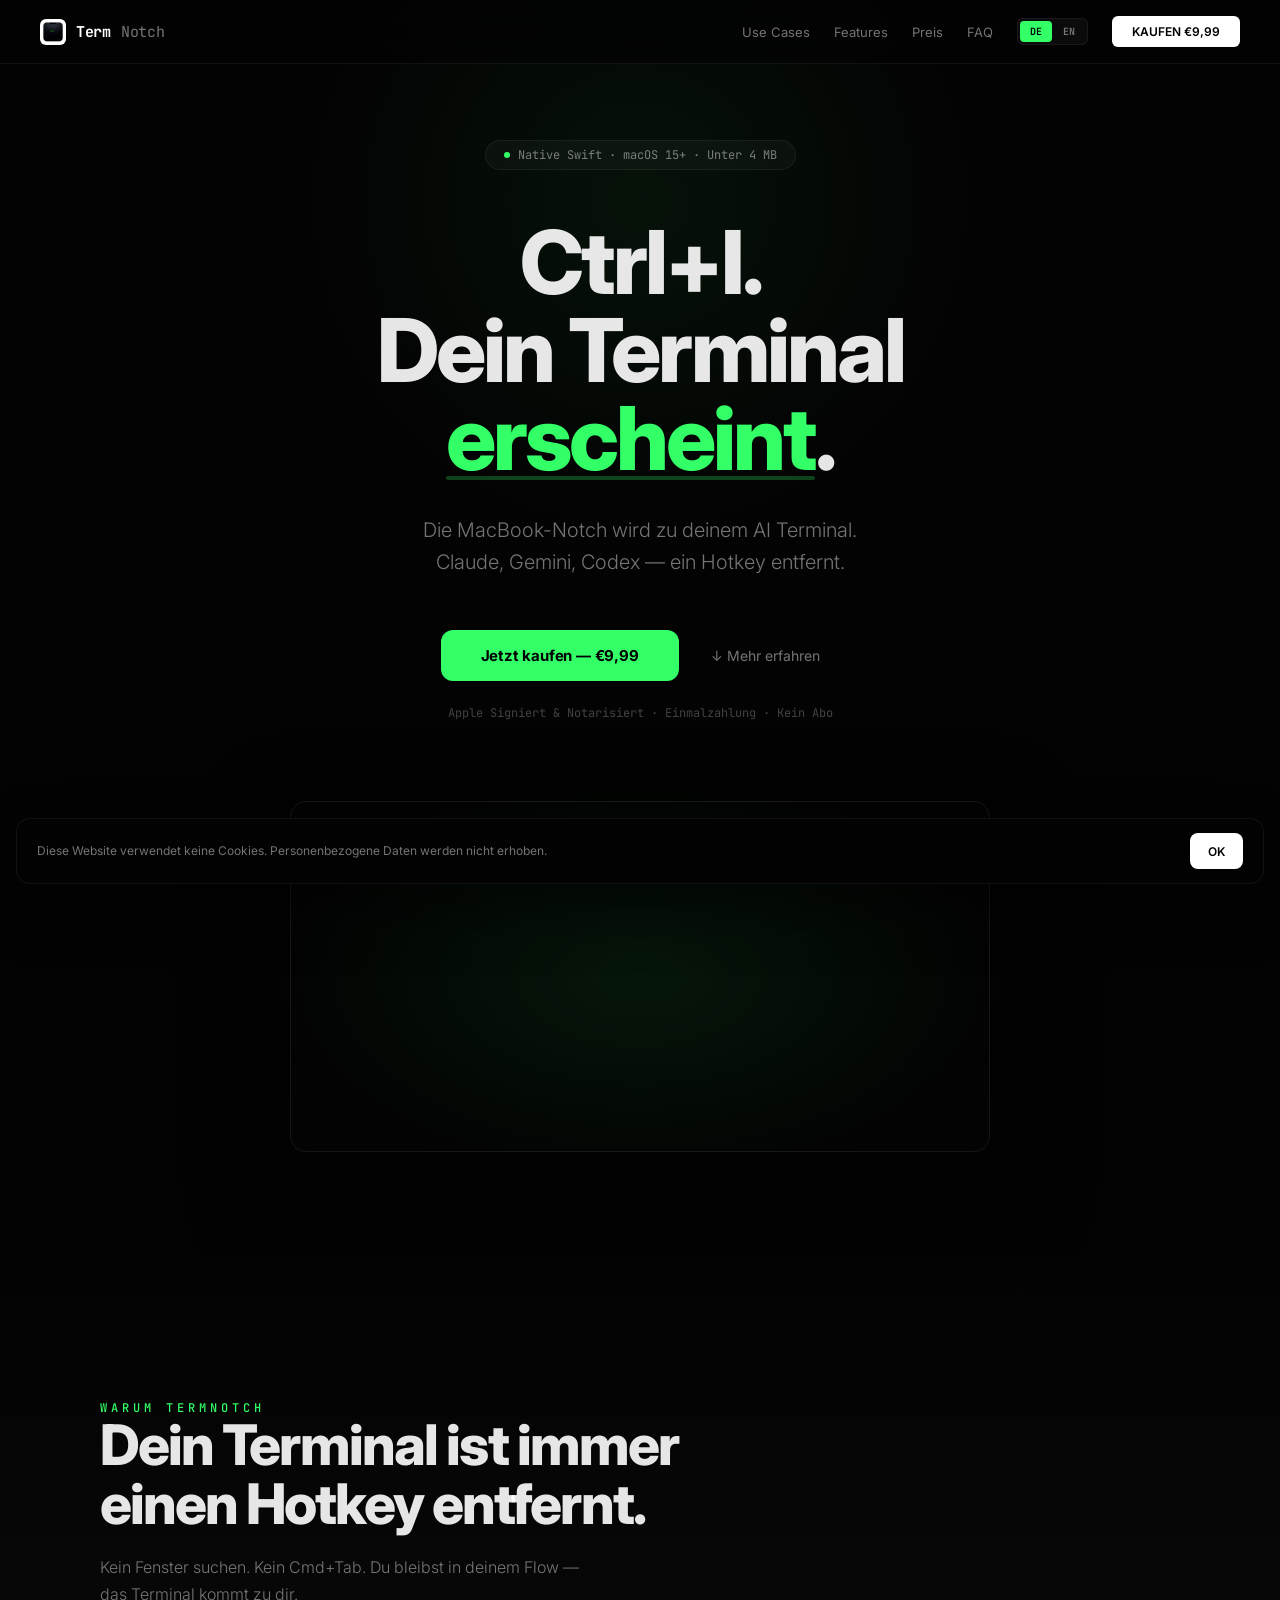
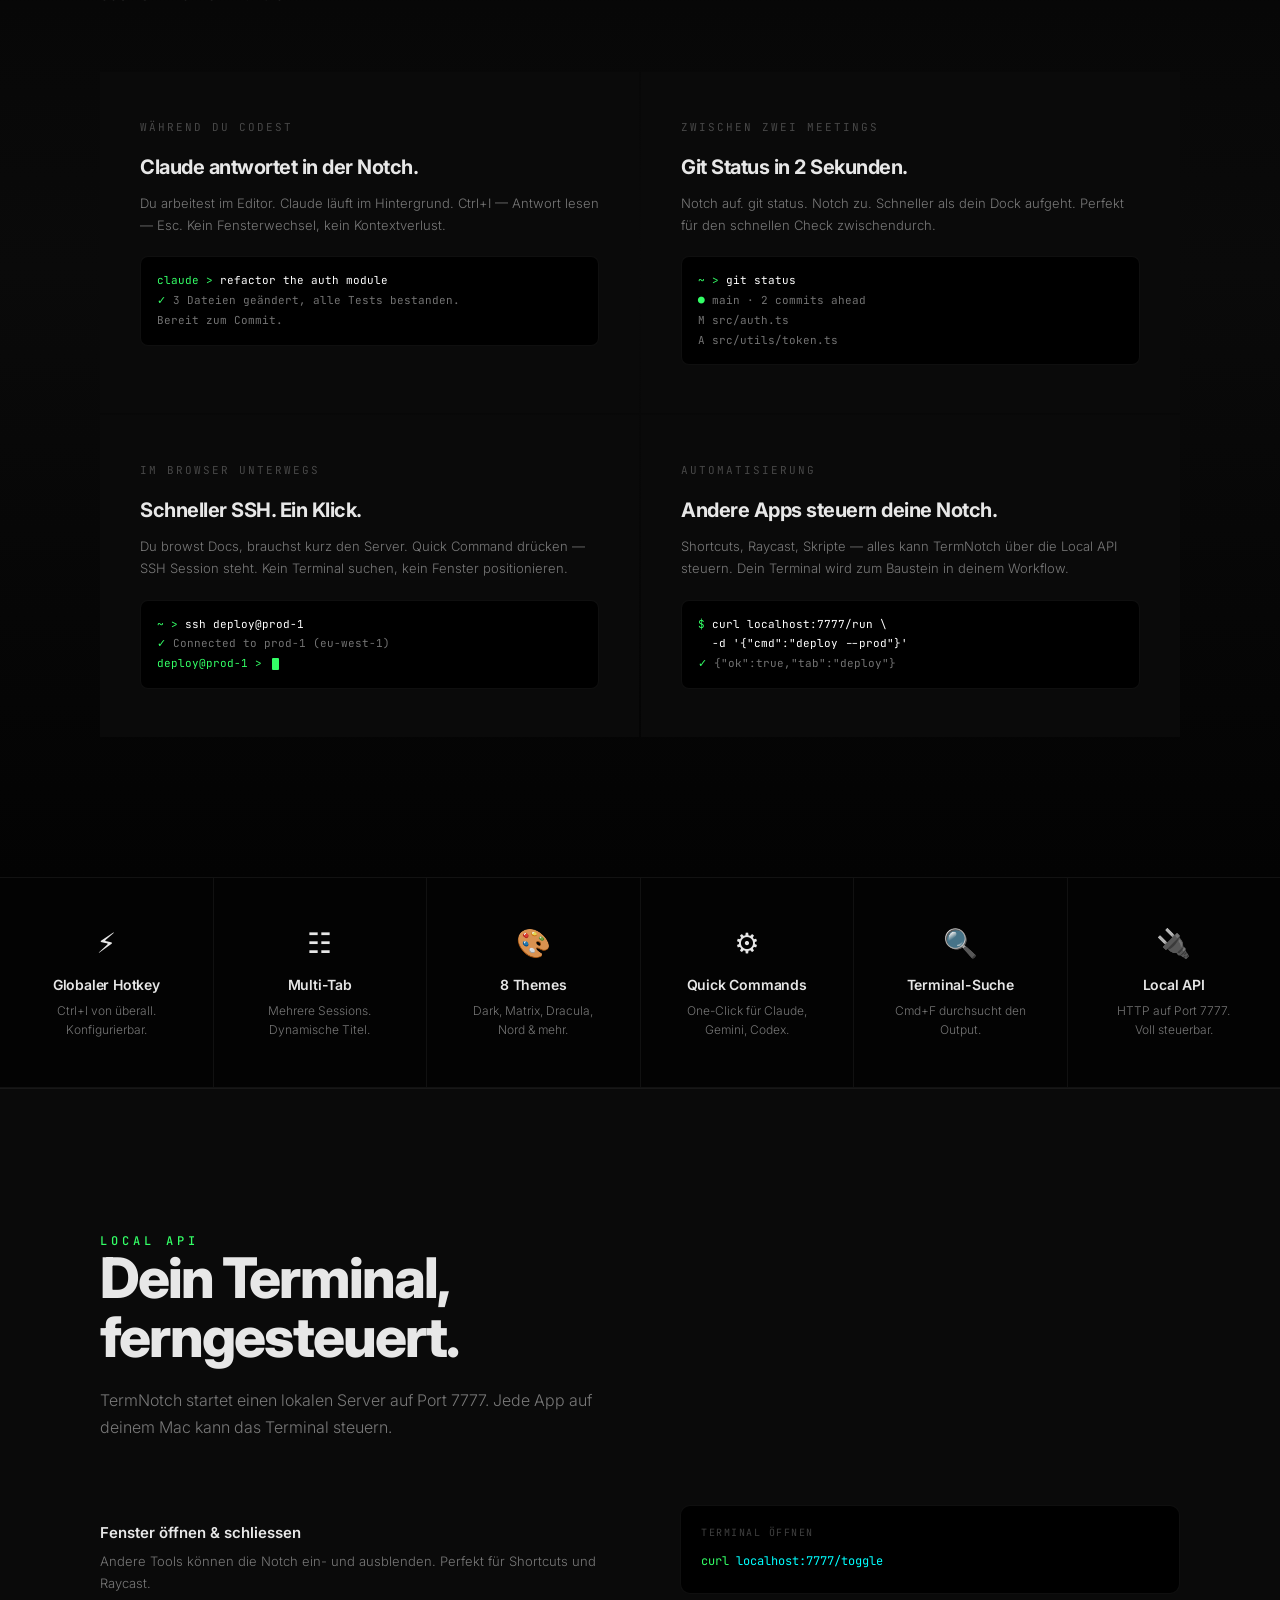
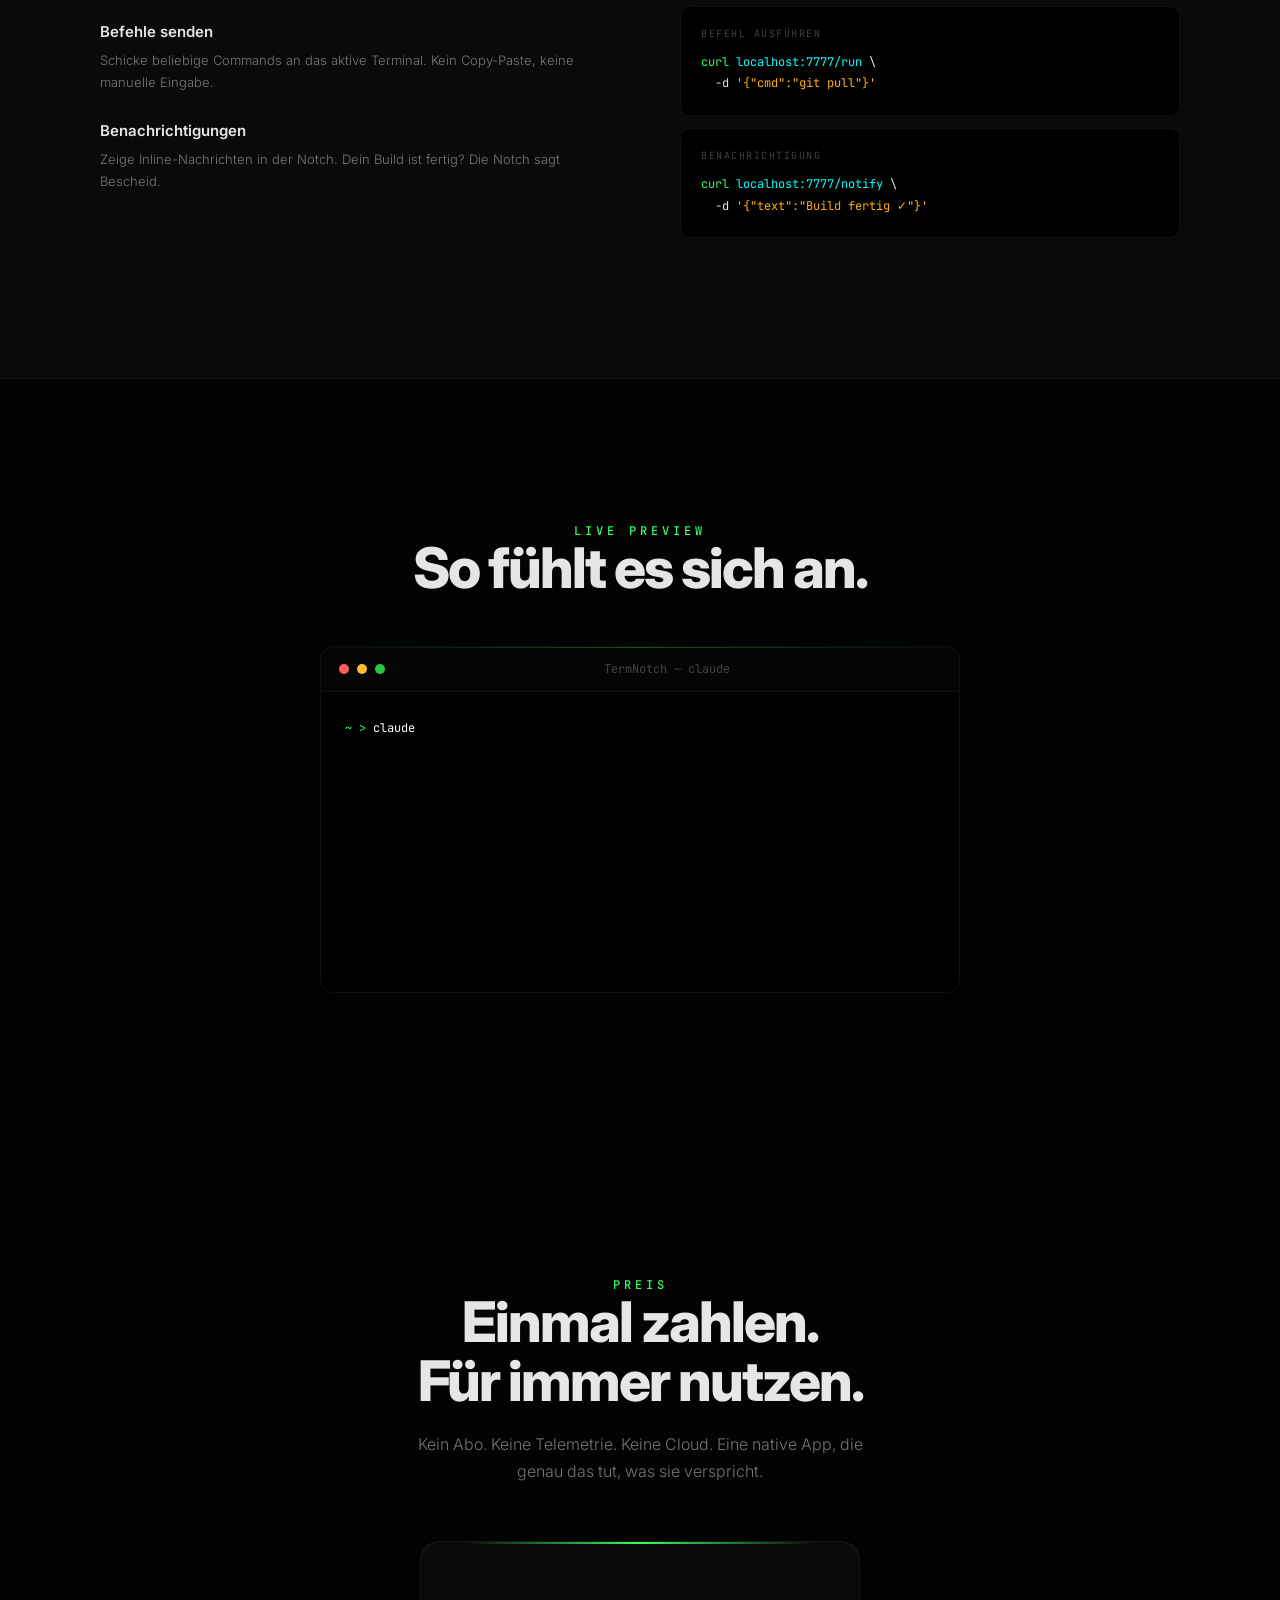
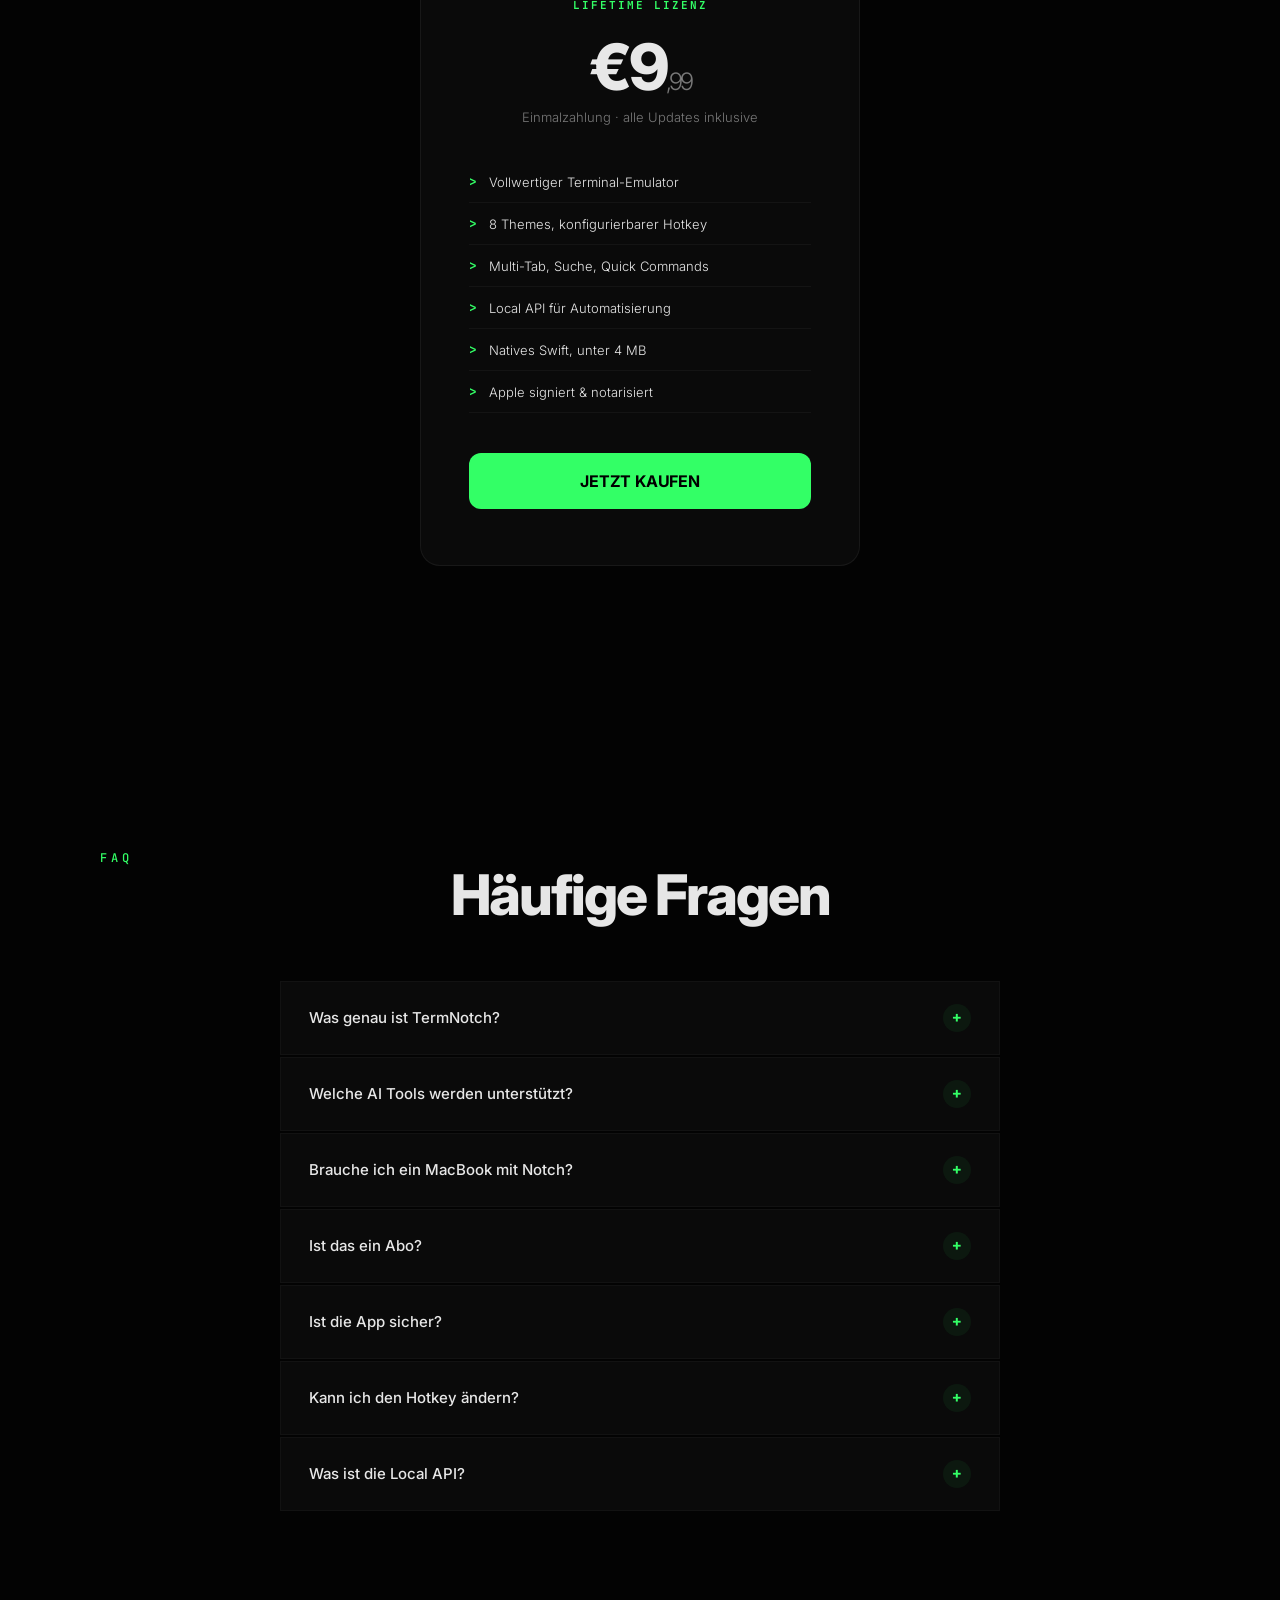
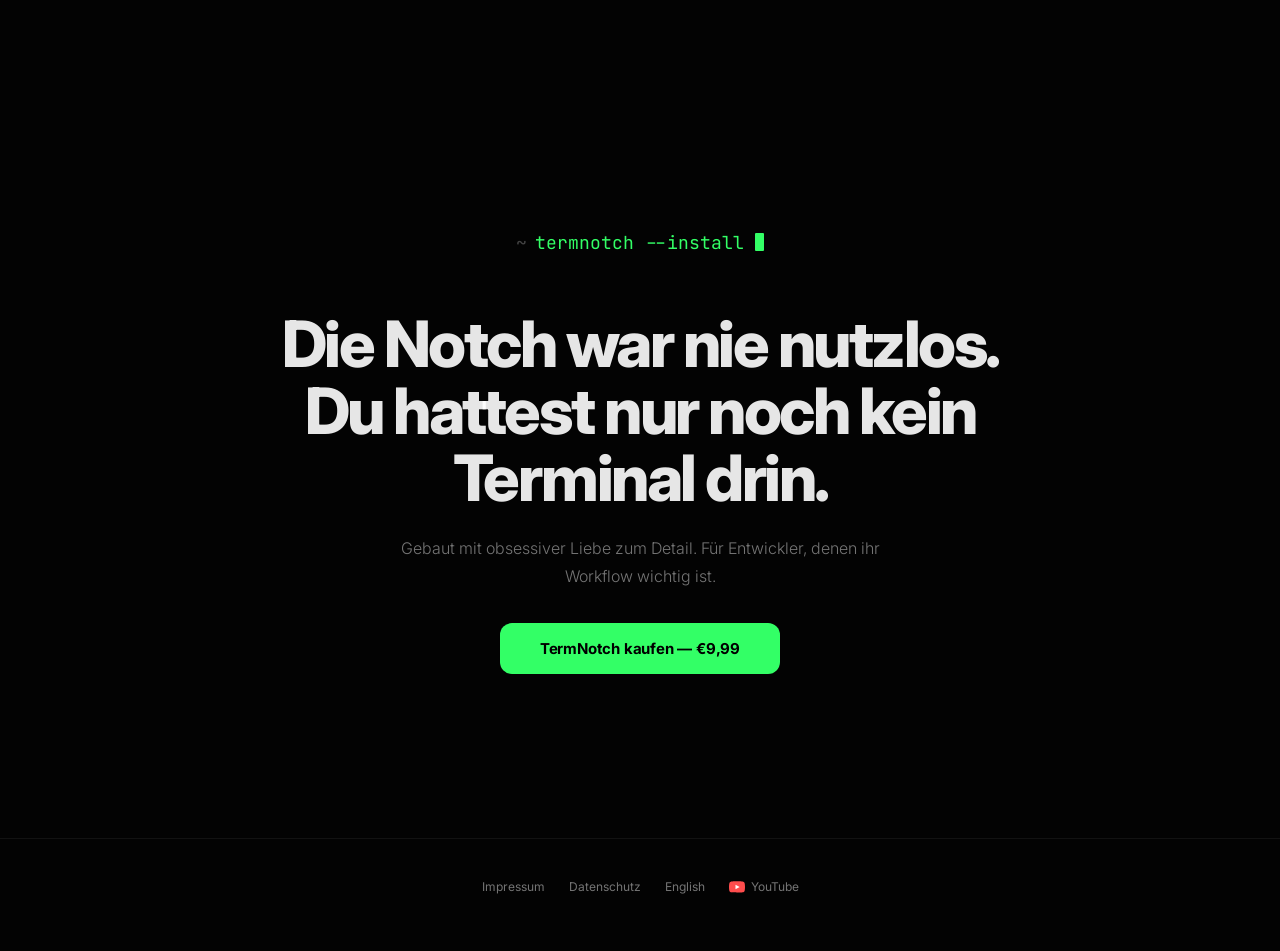
==== index.html @ 4c2de140 "Add files via upload" ====
<!DOCTYPE html>
<html lang="de">
<head>
<meta charset="UTF-8">
<meta name="viewport" content="width=device-width, initial-scale=1.0">
<title>TermNotch &mdash; Dein AI Terminal. Versteckt in der Notch.</title>
<meta name="description" content="TermNotch verwandelt die MacBook-Notch in ein Drop-Down AI Terminal. Ein Hotkey. Claude, Gemini, Codex &mdash; sofort da, sofort weg.">
<meta name="keywords" content="TermNotch, MacBook Notch Terminal, Drop-Down Terminal, AI Terminal, Claude Code, Gemini CLI, Codex CLI, macOS Terminal, Hotkey Terminal, Swift Terminal">
<meta name="robots" content="index,follow,max-image-preview:large">
<meta name="author" content="Robert Meyer">
<meta name="theme-color" content="#050505">
<link rel="canonical" href="https://ki-notch.de/">
<link rel="alternate" hreflang="de" href="https://ki-notch.de/">
<link rel="alternate" hreflang="en" href="https://ki-notch.de/index_en.html">
<link rel="alternate" hreflang="x-default" href="https://ki-notch.de/">
<meta property="og:type" content="website">
<meta property="og:locale" content="de_DE">
<meta property="og:title" content="TermNotch &mdash; Dein AI Terminal. Versteckt in der Notch.">
<meta property="og:description" content="Die MacBook-Notch wird zum Drop-Down Terminal. Ein Hotkey f&uuml;r Claude, Gemini, Codex.">
<meta property="og:url" content="https://ki-notch.de/">
<meta property="og:site_name" content="TermNotch">
<meta name="twitter:card" content="summary_large_image">
<meta name="twitter:title" content="TermNotch &mdash; Dein AI Terminal. Versteckt in der Notch.">
<meta name="twitter:description" content="Die MacBook-Notch wird zum Drop-Down Terminal. Ein Hotkey f&uuml;r Claude, Gemini, Codex.">
<script type="application/ld+json">
{
  "@context": "https://schema.org",
  "@type": "SoftwareApplication",
  "name": "TermNotch",
  "applicationCategory": "DeveloperApplication",
  "operatingSystem": "macOS 15+",
  "description": "TermNotch verwandelt die MacBook-Notch in ein Drop-Down AI Terminal mit globalem Hotkey, Multi-Tab, 8 Themes und Local API.",
  "url": "https://ki-notch.de/",
  "offers": {
    "@type": "Offer",
    "price": "9.99",
    "priceCurrency": "EUR",
    "availability": "https://schema.org/InStock"
  },
  "publisher": { "@type": "Person", "name": "Robert Meyer" },
  "featureList": [
    "Drop-Down Terminal aus der MacBook-Notch",
    "Globaler Hotkey (Ctrl+I)",
    "Multi-Tab mit dynamischen Titeln",
    "8 Farbthemen",
    "Quick Commands f\u00fcr AI CLI Tools",
    "Local API auf Port 7777",
    "Native Swift, unter 4 MB"
  ]
}
</script>
<script type="application/ld+json">
{
  "@context": "https://schema.org",
  "@type": "FAQPage",
  "mainEntity": [
    { "@type": "Question", "name": "Was ist TermNotch?", "acceptedAnswer": { "@type": "Answer", "text": "TermNotch ist eine native macOS-App, die die MacBook-Notch in ein vollwertiges Drop-Down Terminal verwandelt." }},
    { "@type": "Question", "name": "Welche AI CLI Tools werden unterst\u00fctzt?", "acceptedAnswer": { "@type": "Answer", "text": "TermNotch funktioniert mit allen CLI-Tools: Claude Code, Gemini CLI, Codex CLI und jedem anderen Kommandozeilen-Programm." }},
    { "@type": "Question", "name": "Ist TermNotch ein Abo?", "acceptedAnswer": { "@type": "Answer", "text": "Nein. TermNotch ist eine Einmalzahlung. Alle zuk\u00fcnftigen Updates sind inklusive." }}
  ]
}
</script>
<link rel="preconnect" href="https://fonts.googleapis.com">
<link href="https://fonts.googleapis.com/css2?family=Inter:wght@300;400;500;600;700;800;900&family=JetBrains+Mono:wght@300;400;500;600;700&display=swap" rel="stylesheet">
<style>
*{margin:0;padding:0;box-sizing:border-box}
:root{
--green:#33FF66;--green-dim:rgba(51,255,102,0.06);--green-glow:rgba(51,255,102,0.12);
--cyan:#00FFFF;--amber:#FFB000;
--bg:#030303;--surface:#0a0a0a;--surface2:#111;--border:rgba(255,255,255,0.06);
--text:rgba(255,255,255,0.9);--text-dim:rgba(255,255,255,0.45);--text-muted:rgba(255,255,255,0.25);
--sans:'Inter',system-ui,sans-serif;--mono:'JetBrains Mono',monospace;
--ease:cubic-bezier(0.16,1,0.3,1);
}
html{scroll-behavior:smooth;background:var(--bg);color:var(--text)}
body{overflow-x:hidden;background:var(--bg);font-family:var(--sans);-webkit-font-smoothing:antialiased}
::selection{background:var(--green);color:#000}
::-webkit-scrollbar{width:6px}
::-webkit-scrollbar-track{background:transparent}
::-webkit-scrollbar-thumb{background:rgba(255,255,255,0.08);border-radius:3px}
@keyframes blink{0%,50%{opacity:1}51%,100%{opacity:0}}
@keyframes fadeUp{from{opacity:0;transform:translateY(50px)}to{opacity:1;transform:translateY(0)}}
@keyframes fadeIn{from{opacity:0}to{opacity:1}}
@keyframes glow-pulse{0%,100%{opacity:0.3}50%{opacity:0.7}}
@keyframes float{0%,100%{transform:translateY(0)}50%{transform:translateY(-6px)}}
@keyframes shimmer{0%{background-position:-200% 0}100%{background-position:200% 0}}
.cursor{display:inline-block;width:9px;height:18px;background:var(--green);animation:blink 1s infinite;vertical-align:middle;margin-left:3px;border-radius:1px}
.reveal{opacity:0;transform:translateY(50px);transition:opacity 0.9s var(--ease),transform 0.9s var(--ease)}
.reveal.visible{opacity:1;transform:translateY(0)}

/* NAV */
nav{position:fixed;top:0;left:0;right:0;z-index:100;padding:0 40px;height:64px;display:flex;align-items:center;justify-content:space-between;
background:rgba(3,3,3,0.8);backdrop-filter:blur(24px);-webkit-backdrop-filter:blur(24px);border-bottom:1px solid var(--border)}
.logo{font-family:var(--mono);font-size:15px;font-weight:700;color:#fff;display:flex;align-items:center;gap:10px;letter-spacing:-0.3px}
.logo img{width:26px;height:26px;border-radius:6px}
.logo span{color:var(--text-dim);font-weight:400}
.nav-right{display:flex;align-items:center;gap:24px}
nav a{color:var(--text-dim);text-decoration:none;font-size:13px;font-weight:400;transition:color 0.2s}
nav a:hover{color:#fff}
.lang-switch{display:inline-flex;gap:1px;padding:2px;border-radius:6px;background:rgba(255,255,255,0.04);border:1px solid var(--border)}
.lang-switch a,.lang-switch span{padding:4px 10px;border-radius:4px;font-size:10px;font-weight:600;color:var(--text-dim);text-decoration:none;font-family:var(--mono)}
.lang-switch .active{background:var(--green);color:#000}
.nav-cta{background:#fff!important;color:#000!important;padding:8px 20px;border-radius:6px;font-weight:600;font-size:12px!important;transition:all 0.2s!important}
.nav-cta:hover{background:var(--green)!important;transform:scale(1.03)}

/* HERO */
.hero{min-height:100vh;display:flex;flex-direction:column;align-items:center;justify-content:center;position:relative;padding:140px 24px 100px;overflow:hidden}
.hero::before{content:'';position:absolute;top:-200px;left:50%;transform:translateX(-50%);width:800px;height:800px;
background:radial-gradient(circle,rgba(51,255,102,0.06) 0%,transparent 60%);pointer-events:none}
.hero-tag{display:inline-flex;align-items:center;gap:8px;padding:6px 18px;border-radius:100px;border:1px solid var(--border);
background:rgba(255,255,255,0.03);font-size:12px;color:var(--text-dim);margin-bottom:48px;animation:fadeUp 0.8s var(--ease) both;font-family:var(--mono)}
.hero-tag .pulse{width:6px;height:6px;background:var(--green);border-radius:50%;animation:glow-pulse 2.5s infinite}
.hero h1{font-size:clamp(40px,8vw,88px);font-weight:800;text-align:center;line-height:1;letter-spacing:-3px;
animation:fadeUp 0.8s var(--ease) 0.15s both;max-width:900px}
.hero h1 em{font-style:normal;color:var(--green);position:relative;display:inline-block}
.hero h1 em::after{content:'';position:absolute;bottom:2px;left:0;right:0;height:4px;background:var(--green);border-radius:2px;opacity:0.25}
.hero-sub{font-size:clamp(16px,2.2vw,20px);color:var(--text-dim);text-align:center;max-width:500px;margin-top:32px;line-height:1.6;font-weight:300;
animation:fadeUp 0.8s var(--ease) 0.3s both}
.hero-actions{display:flex;gap:12px;margin-top:52px;animation:fadeUp 0.8s var(--ease) 0.45s both;align-items:center}
.btn-main{background:var(--green);color:#000;padding:16px 40px;border-radius:12px;text-decoration:none;font-weight:700;font-size:15px;
transition:all 0.25s;border:none;cursor:pointer;font-family:var(--sans);letter-spacing:-0.2px}
.btn-main:hover{transform:translateY(-2px);box-shadow:0 12px 48px rgba(51,255,102,0.3)}
.btn-ghost{color:var(--text-dim);text-decoration:none;font-size:14px;padding:16px 20px;transition:color 0.2s;font-weight:400}
.btn-ghost:hover{color:#fff}
.hero-meta{font-size:12px;color:var(--text-muted);margin-top:24px;animation:fadeUp 0.8s var(--ease) 0.6s both;font-family:var(--mono)}

/* VIDEO HERO */
.video-showcase{margin-top:80px;animation:fadeUp 1s var(--ease) 0.7s both;width:100%;max-width:700px;position:relative}
.video-showcase::before{content:'';position:absolute;inset:-40px;background:radial-gradient(ellipse at center,rgba(51,255,102,0.08) 0%,transparent 70%);pointer-events:none;z-index:0}
.video-showcase video{width:100%;border-radius:16px;border:1px solid rgba(255,255,255,0.08);box-shadow:0 40px 100px rgba(0,0,0,0.7);position:relative;z-index:1}

/* SECTION BASE */
section{position:relative;z-index:1;padding:140px 24px}
.container{max-width:1080px;margin:0 auto}
.section-eyebrow{font-size:12px;color:var(--green);letter-spacing:4px;text-transform:uppercase;margin-bottom:20px;font-weight:500;font-family:var(--mono)}
.section-heading{font-size:clamp(32px,5vw,56px);font-weight:800;letter-spacing:-2px;line-height:1.05;margin-bottom:20px}
.section-sub{font-size:16px;color:var(--text-dim);line-height:1.7;max-width:500px;font-weight:300}

/* USE CASES */
.usecases{background:linear-gradient(180deg,var(--bg) 0%,rgba(10,10,10,1) 50%,var(--bg) 100%)}
.usecase-grid{display:grid;grid-template-columns:repeat(2,1fr);gap:2px;margin-top:64px}
.usecase-card{background:var(--surface);padding:48px 40px;position:relative;overflow:hidden;transition:all 0.4s var(--ease);cursor:default}
.usecase-card:hover{background:var(--surface2)}
.usecase-card::before{content:'';position:absolute;top:0;left:0;right:0;height:1px;
background:linear-gradient(90deg,transparent,var(--green),transparent);opacity:0;transition:opacity 0.4s}
.usecase-card:hover::before{opacity:0.4}
.usecase-scenario{font-size:11px;color:var(--text-muted);text-transform:uppercase;letter-spacing:2px;margin-bottom:20px;font-family:var(--mono)}
.usecase-card h3{font-size:20px;font-weight:700;letter-spacing:-0.5px;margin-bottom:12px;line-height:1.3}
.usecase-card p{font-size:13px;color:var(--text-dim);line-height:1.7;font-weight:300;margin-bottom:20px}
.usecase-terminal{background:#000;border:1px solid rgba(255,255,255,0.06);border-radius:8px;padding:14px 16px;font-family:var(--mono);font-size:11px;line-height:1.8}
.uc-prompt{color:var(--green)}
.uc-cmd{color:#fff}
.uc-out{color:var(--text-dim)}
.uc-check{color:var(--green)}

/* FEATURES STRIP */
.features-strip{overflow:hidden;border-top:1px solid var(--border);border-bottom:1px solid var(--border);padding:0}
.features-strip-inner{display:flex;padding:0}
.feature-item{flex:1;padding:48px 40px;border-right:1px solid var(--border);text-align:center;transition:background 0.3s}
.feature-item:last-child{border-right:none}
.feature-item:hover{background:rgba(255,255,255,0.02)}
.feature-item .fi-icon{font-size:28px;margin-bottom:16px;display:block}
.feature-item h4{font-size:14px;font-weight:600;margin-bottom:8px;letter-spacing:-0.2px}
.feature-item p{font-size:12px;color:var(--text-dim);line-height:1.6;font-weight:300}

/* API SECTION */
.api-section{background:var(--surface);border-top:1px solid var(--border);border-bottom:1px solid var(--border)}
.api-layout{display:grid;grid-template-columns:1fr 1fr;gap:80px;align-items:center;margin-top:64px}
.api-text h3{font-size:15px;font-weight:600;margin-bottom:8px}
.api-text p{font-size:13px;color:var(--text-dim);line-height:1.7;font-weight:300;margin-bottom:28px}
.api-examples{display:flex;flex-direction:column;gap:12px}
.api-example{background:#000;border:1px solid rgba(255,255,255,0.06);border-radius:10px;padding:20px;font-family:var(--mono);font-size:12px;
position:relative;overflow:hidden;transition:border-color 0.3s}
.api-example:hover{border-color:rgba(51,255,102,0.2)}
.api-label{font-size:10px;color:var(--text-muted);text-transform:uppercase;letter-spacing:1.5px;margin-bottom:12px;display:block}
.api-code{color:var(--text);line-height:1.8}
.api-code .key{color:var(--green)}
.api-code .str{color:var(--amber)}
.api-code .url{color:var(--cyan)}

/* DEMO TERMINAL */
.demo-section{text-align:center}
.demo-wrap{max-width:640px;margin:48px auto 0;background:#000;border:1px solid var(--border);border-radius:14px;overflow:hidden;
box-shadow:0 40px 100px rgba(0,0,0,0.5),0 0 80px rgba(51,255,102,0.03);position:relative}
.demo-wrap::before{content:'';position:absolute;top:0;left:0;right:0;height:1px;
background:linear-gradient(90deg,transparent,rgba(51,255,102,0.3),transparent)}
.demo-bar{display:flex;align-items:center;padding:14px 18px;background:rgba(255,255,255,0.02);border-bottom:1px solid rgba(255,255,255,0.04);gap:8px}
.demo-dot{width:10px;height:10px;border-radius:50%}
.demo-dot.r{background:#ff5f57}.demo-dot.y{background:#febc2e}.demo-dot.g{background:#28c840}
.demo-bar-title{flex:1;text-align:center;font-size:12px;color:var(--text-muted);font-family:var(--mono)}
.demo-body{padding:24px;font-family:var(--mono);font-size:12px;line-height:2;text-align:left;height:300px;overflow-y:auto;overflow-x:hidden}
.demo-body::-webkit-scrollbar{width:4px}
.demo-body::-webkit-scrollbar-thumb{background:rgba(51,255,102,0.12);border-radius:2px}
.term-prompt{color:var(--green)}
.term-cmd{color:#fff}

/* PRICING */
.pricing{text-align:center}
.price-box{max-width:440px;margin:56px auto 0;background:var(--surface);border:1px solid var(--border);border-radius:20px;padding:56px 48px;position:relative;overflow:hidden}
.price-box::before{content:'';position:absolute;top:0;left:0;right:0;height:2px;
background:linear-gradient(90deg,transparent 10%,var(--green) 50%,transparent 90%)}
.price-tag{font-size:11px;color:var(--green);font-weight:700;letter-spacing:2px;text-transform:uppercase;font-family:var(--mono)}
.price-amount{font-size:64px;font-weight:800;letter-spacing:-3px;margin:16px 0 4px}
.price-amount span{font-size:24px;color:var(--text-dim);font-weight:300}
.price-sub{font-size:13px;color:var(--text-dim);margin-bottom:36px;font-weight:300}
.price-list{list-style:none;text-align:left;margin-bottom:40px}
.price-list li{padding:12px 0;font-size:13px;color:var(--text);border-bottom:1px solid rgba(255,255,255,0.04);display:flex;align-items:center;gap:12px;font-weight:300}
.price-list li::before{content:'>';color:var(--green);font-weight:700;font-family:var(--mono)}
.price-btn{width:100%;padding:18px;background:var(--green);color:#000;border:none;border-radius:12px;font-family:var(--sans);font-size:16px;font-weight:700;
cursor:pointer;transition:all 0.25s;letter-spacing:-0.2px}
.price-btn:hover{box-shadow:0 12px 48px rgba(51,255,102,0.3);transform:translateY(-2px)}

/* FAQ */
.faq-list{display:grid;gap:2px;margin-top:56px;max-width:720px;margin-left:auto;margin-right:auto}
.faq-item{background:var(--surface);border:1px solid rgba(255,255,255,0.03);overflow:hidden}
.faq-item summary{list-style:none;display:flex;align-items:center;justify-content:space-between;gap:1rem;cursor:pointer;
font-size:15px;font-weight:500;padding:22px 28px;transition:background 0.2s}
.faq-item summary:hover{background:rgba(255,255,255,0.02)}
.faq-item summary::-webkit-details-marker{display:none}
.faq-item summary::after{content:'+';width:28px;height:28px;border-radius:50%;display:inline-flex;align-items:center;justify-content:center;
flex:0 0 auto;background:var(--green-dim);color:var(--green);font-size:16px;font-family:var(--mono);font-weight:700;transition:all 0.2s}
.faq-item[open] summary::after{content:'\2212';background:var(--green);color:#000}
.faq-item[open] summary{border-bottom:1px solid rgba(255,255,255,0.03)}
.faq-answer{padding:20px 28px 24px;color:var(--text-dim);font-size:14px;line-height:1.8;font-weight:300}

/* FINAL CTA */
.final-cta{text-align:center;padding:180px 24px}
.final-cta h2{font-size:clamp(36px,6vw,64px);font-weight:800;letter-spacing:-2.5px;line-height:1.05;margin-bottom:24px}
.final-cta p{color:var(--text-dim);font-size:16px;margin-bottom:48px;font-weight:300;max-width:480px;margin-left:auto;margin-right:auto;line-height:1.7}
.final-prompt{display:inline-flex;align-items:center;gap:8px;font-size:18px;color:var(--green);margin-bottom:56px;font-family:var(--mono)}

/* FOOTER */
footer{border-top:1px solid var(--border);padding:40px 24px;text-align:center}
footer p{font-size:12px;color:var(--text-muted);font-weight:300}
.footer-links{display:flex;justify-content:center;gap:24px;margin-bottom:16px;flex-wrap:wrap}
footer a{color:var(--text-dim);text-decoration:none;font-size:12px;transition:color 0.2s}
footer a:hover{color:var(--green)}
footer button.flink{background:none;border:none;color:var(--text-dim);font-family:var(--sans);font-size:12px;cursor:pointer;transition:color 0.2s;padding:0}
footer button.flink:hover{color:var(--green)}
.footer-yt{display:inline-flex;align-items:center;gap:6px;color:var(--text-dim);text-decoration:none;font-size:12px;transition:color 0.2s}
.footer-yt:hover{color:var(--green)}
.footer-yt svg{width:16px;height:16px}

/* COOKIE */
.cookie-notice{position:fixed;left:1rem;right:1rem;bottom:1rem;z-index:70;display:flex;align-items:center;justify-content:space-between;gap:1rem;
padding:14px 20px;border-radius:14px;background:rgba(3,3,3,0.92);border:1px solid var(--border);
box-shadow:0 24px 60px rgba(0,0,0,0.4);backdrop-filter:blur(20px)}
.cookie-notice.is-hidden{display:none}
.cookie-notice p{color:var(--text-dim);font-size:12px;line-height:1.6;margin:0}
.cookie-ack{min-height:36px;padding:8px 18px;border-radius:8px;border:0;background:#fff;color:#000;font-weight:600;font-size:12px;
font-family:var(--sans);cursor:pointer;flex:0 0 auto;transition:all 0.2s}
.cookie-ack:hover{background:var(--green)}

/* LEGAL */
.legal-modal{position:fixed;inset:0;z-index:90;display:none;align-items:center;justify-content:center;padding:1rem;
background:rgba(0,0,0,0.75);backdrop-filter:blur(16px)}
.legal-modal.open{display:flex}
.legal-dialog{width:min(100%,900px);border-radius:16px;background:var(--surface2);color:var(--text);box-shadow:0 40px 100px rgba(0,0,0,0.6);overflow:hidden;
border:1px solid var(--border)}
.legal-head{display:flex;align-items:center;justify-content:space-between;padding:18px 24px;border-bottom:1px solid var(--border)}
.legal-head h3{font-size:16px;font-weight:600;color:var(--green)}
.legal-close{width:36px;height:36px;border-radius:50%;border:1px solid var(--border);background:rgba(255,255,255,0.04);
color:#fff;font-size:18px;cursor:pointer;display:inline-flex;align-items:center;justify-content:center;transition:background 0.2s}
.legal-close:hover{background:rgba(255,255,255,0.1)}
.legal-frame{width:100%;min-height:min(70vh,720px);border:0;background:var(--surface)}

/* BACK TO TOP */
.to-top{position:fixed;right:1.5rem;bottom:5rem;z-index:65;width:44px;height:44px;border:1px solid var(--border);border-radius:50%;
background:rgba(3,3,3,0.9);color:var(--text-dim);font-size:16px;cursor:pointer;
display:inline-flex;align-items:center;justify-content:center;opacity:0;transform:translateY(10px);pointer-events:none;
transition:all 0.3s var(--ease);backdrop-filter:blur(16px)}
.to-top.visible{opacity:1;transform:translateY(0);pointer-events:auto}
.to-top:hover{background:var(--green);color:#000;border-color:var(--green)}

/* RESPONSIVE */
@media(max-width:900px){
.usecase-grid{grid-template-columns:1fr}
.api-layout{grid-template-columns:1fr;gap:48px}
.features-strip-inner{flex-wrap:wrap}
.feature-item{flex:1 1 50%;border-bottom:1px solid var(--border)}
}
@media(max-width:640px){
nav{padding:0 20px;height:56px}
.nav-right a:not(.nav-cta):not(.lang-switch):not(.lang-switch *){display:none}
section{padding:100px 20px}
.hero{padding:120px 20px 80px}
.usecase-card{padding:32px 24px}
.feature-item{flex:1 1 100%}
.api-layout{gap:32px}
.price-box{padding:40px 28px}
.hero-actions{flex-direction:column;width:100%}
.btn-main{width:100%;text-align:center}
}
</style>
</head>
<body>

<nav>
  <div class="logo"><img src="icon_nav.png" alt="TermNotch">Term<span>Notch</span></div>
  <div class="nav-right">
    <a href="#usecases">Use Cases</a>
    <a href="#features">Features</a>
    <a href="#pricing">Preis</a>
    <a href="#faq">FAQ</a>
    <div class="lang-switch"><span class="active">DE</span><a href="index_en.html">EN</a></div>
    <a href="#pricing" class="nav-cta">KAUFEN &euro;9,99</a>
  </div>
</nav>

<!-- ============ HERO ============ -->
<section class="hero">
  <div class="hero-tag"><span class="pulse"></span> Native Swift &middot; macOS 15+ &middot; Unter 4 MB</div>
  <h1>Ctrl+I.<br>Dein Terminal <em>erscheint</em>.</h1>
  <p class="hero-sub">Die MacBook-Notch wird zu deinem AI Terminal. Claude, Gemini, Codex &mdash; ein Hotkey entfernt.</p>
  <div class="hero-actions">
    <a href="#pricing" class="btn-main">Jetzt kaufen &mdash; &euro;9,99</a>
    <a href="#usecases" class="btn-ghost">&darr; Mehr erfahren</a>
  </div>
  <p class="hero-meta">Apple Signiert &amp; Notarisiert &middot; Einmalzahlung &middot; Kein Abo</p>

  <div class="video-showcase">
    <video autoplay muted loop playsinline>
      <source src="video.mp4" type="video/mp4">
    </video>
  </div>
</section>

<!-- ============ USE CASES ============ -->
<section class="usecases reveal" id="usecases">
  <div class="container">
    <span class="section-eyebrow">Warum TermNotch</span>
    <div class="section-heading">Dein Terminal ist immer<br>einen Hotkey entfernt.</div>
    <p class="section-sub">Kein Fenster suchen. Kein Cmd+Tab. Du bleibst in deinem Flow &mdash; das Terminal kommt zu dir.</p>

    <div class="usecase-grid">

      <div class="usecase-card reveal">
        <div class="usecase-scenario">W&auml;hrend du codest</div>
        <h3>Claude antwortet in der Notch.</h3>
        <p>Du arbeitest im Editor. Claude l&auml;uft im Hintergrund. Ctrl+I &mdash; Antwort lesen &mdash; Esc. Kein Fensterwechsel, kein Kontextverlust.</p>
        <div class="usecase-terminal">
          <span class="uc-prompt">claude &gt; </span><span class="uc-cmd">refactor the auth module</span><br>
          <span class="uc-check">&check;</span> <span class="uc-out">3 Dateien ge&auml;ndert, alle Tests bestanden.</span><br>
          <span class="uc-out">Bereit zum Commit.</span>
        </div>
      </div>

      <div class="usecase-card reveal">
        <div class="usecase-scenario">Zwischen zwei Meetings</div>
        <h3>Git Status in 2 Sekunden.</h3>
        <p>Notch auf. git status. Notch zu. Schneller als dein Dock aufgeht. Perfekt f&uuml;r den schnellen Check zwischendurch.</p>
        <div class="usecase-terminal">
          <span class="uc-prompt">~ &gt; </span><span class="uc-cmd">git status</span><br>
          <span class="uc-check">&#9679;</span> <span class="uc-out">main &middot; 2 commits ahead</span><br>
          <span class="uc-out">M  src/auth.ts</span><br>
          <span class="uc-out">A  src/utils/token.ts</span>
        </div>
      </div>

      <div class="usecase-card reveal">
        <div class="usecase-scenario">Im Browser unterwegs</div>
        <h3>Schneller SSH. Ein Klick.</h3>
        <p>Du browst Docs, brauchst kurz den Server. Quick Command dr&uuml;cken &mdash; SSH Session steht. Kein Terminal suchen, kein Fenster positionieren.</p>
        <div class="usecase-terminal">
          <span class="uc-prompt">~ &gt; </span><span class="uc-cmd">ssh deploy@prod-1</span><br>
          <span class="uc-check">&check;</span> <span class="uc-out">Connected to prod-1 (eu-west-1)</span><br>
          <span class="uc-prompt">deploy@prod-1 &gt; </span><span class="cursor" style="height:12px;width:7px"></span>
        </div>
      </div>

      <div class="usecase-card reveal">
        <div class="usecase-scenario">Automatisierung</div>
        <h3>Andere Apps steuern deine Notch.</h3>
        <p>Shortcuts, Raycast, Skripte &mdash; alles kann TermNotch &uuml;ber die Local API steuern. Dein Terminal wird zum Baustein in deinem Workflow.</p>
        <div class="usecase-terminal">
          <span class="uc-prompt">$ </span><span class="uc-cmd">curl localhost:7777/run \</span><br>
          <span class="uc-cmd">&nbsp;&nbsp;-d '{"cmd":"deploy --prod"}'</span><br>
          <span class="uc-check">&check;</span> <span class="uc-out">{"ok":true,"tab":"deploy"}</span>
        </div>
      </div>

    </div>
  </div>
</section>

<!-- ============ FEATURES STRIP ============ -->
<section class="features-strip reveal" id="features">
  <div class="features-strip-inner">
    <div class="feature-item">
      <span class="fi-icon">&#9889;</span>
      <h4>Globaler Hotkey</h4>
      <p>Ctrl+I von &uuml;berall. Konfigurierbar.</p>
    </div>
    <div class="feature-item">
      <span class="fi-icon">&#9783;</span>
      <h4>Multi-Tab</h4>
      <p>Mehrere Sessions. Dynamische Titel.</p>
    </div>
    <div class="feature-item">
      <span class="fi-icon">&#127912;</span>
      <h4>8 Themes</h4>
      <p>Dark, Matrix, Dracula, Nord &amp; mehr.</p>
    </div>
    <div class="feature-item">
      <span class="fi-icon">&#9881;</span>
      <h4>Quick Commands</h4>
      <p>One-Click f&uuml;r Claude, Gemini, Codex.</p>
    </div>
    <div class="feature-item">
      <span class="fi-icon">&#128269;</span>
      <h4>Terminal-Suche</h4>
      <p>Cmd+F durchsucht den Output.</p>
    </div>
    <div class="feature-item">
      <span class="fi-icon">&#128268;</span>
      <h4>Local API</h4>
      <p>HTTP auf Port 7777. Voll steuerbar.</p>
    </div>
  </div>
</section>

<!-- ============ API SECTION ============ -->
<section class="api-section reveal" id="api">
  <div class="container">
    <span class="section-eyebrow">Local API</span>
    <div class="section-heading">Dein Terminal,<br>ferngesteuert.</div>
    <p class="section-sub">TermNotch startet einen lokalen Server auf Port 7777. Jede App auf deinem Mac kann das Terminal steuern.</p>

    <div class="api-layout">
      <div class="api-text">
        <h3>Fenster &ouml;ffnen &amp; schliessen</h3>
        <p>Andere Tools k&ouml;nnen die Notch ein- und ausblenden. Perfekt f&uuml;r Shortcuts und Raycast.</p>

        <h3>Befehle senden</h3>
        <p>Schicke beliebige Commands an das aktive Terminal. Kein Copy-Paste, keine manuelle Eingabe.</p>

        <h3>Benachrichtigungen</h3>
        <p>Zeige Inline-Nachrichten in der Notch. Dein Build ist fertig? Die Notch sagt Bescheid.</p>
      </div>

      <div class="api-examples">
        <div class="api-example">
          <span class="api-label">Terminal &ouml;ffnen</span>
          <div class="api-code">
            <span class="key">curl</span> <span class="url">localhost:7777/toggle</span>
          </div>
        </div>
        <div class="api-example">
          <span class="api-label">Befehl ausf&uuml;hren</span>
          <div class="api-code">
            <span class="key">curl</span> <span class="url">localhost:7777/run</span> \<br>
            &nbsp;&nbsp;-d <span class="str">'{"cmd":"git pull"}'</span>
          </div>
        </div>
        <div class="api-example">
          <span class="api-label">Benachrichtigung</span>
          <div class="api-code">
            <span class="key">curl</span> <span class="url">localhost:7777/notify</span> \<br>
            &nbsp;&nbsp;-d <span class="str">'{"text":"Build fertig &check;"}'</span>
          </div>
        </div>
      </div>
    </div>
  </div>
</section>

<!-- ============ LIVE DEMO ============ -->
<section class="demo-section reveal" id="demo">
  <div class="container">
    <span class="section-eyebrow">Live Preview</span>
    <div class="section-heading" style="text-align:center">So f&uuml;hlt es sich an.</div>

    <div class="demo-wrap">
      <div class="demo-bar">
        <div class="demo-dot r"></div><div class="demo-dot y"></div><div class="demo-dot g"></div>
        <div class="demo-bar-title">TermNotch &mdash; claude</div>
      </div>
      <div class="demo-body" id="demo-terminal"></div>
    </div>
  </div>
</section>

<!-- ============ PRICING ============ -->
<section class="pricing reveal" id="pricing">
  <div class="container">
    <span class="section-eyebrow">Preis</span>
    <div class="section-heading" style="text-align:center">Einmal zahlen.<br>F&uuml;r immer nutzen.</div>
    <p class="section-sub" style="margin:0 auto;text-align:center;max-width:480px">Kein Abo. Keine Telemetrie. Keine Cloud. Eine native App, die genau das tut, was sie verspricht.</p>

    <div class="price-box">
      <div class="price-tag">Lifetime Lizenz</div>
      <div class="price-amount">&euro;9<span>,99</span></div>
      <div class="price-sub">Einmalzahlung &middot; alle Updates inklusive</div>
      <ul class="price-list">
        <li>Vollwertiger Terminal-Emulator</li>
        <li>8 Themes, konfigurierbarer Hotkey</li>
        <li>Multi-Tab, Suche, Quick Commands</li>
        <li>Local API f&uuml;r Automatisierung</li>
        <li>Natives Swift, unter 4 MB</li>
        <li>Apple signiert &amp; notarisiert</li>
      </ul>
      <button class="price-btn" id="buy-btn" onclick="window.open('#','_blank')">JETZT KAUFEN</button>
    </div>
  </div>
</section>

<!-- ============ FAQ ============ -->
<section class="reveal" id="faq">
  <div class="container">
    <span class="section-eyebrow">FAQ</span>
    <div class="section-heading" style="text-align:center">H&auml;ufige Fragen</div>

    <div class="faq-list">
      <details class="faq-item">
        <summary>Was genau ist TermNotch?</summary>
        <div class="faq-answer">Eine native macOS-App, die die MacBook-Notch in ein vollwertiges Drop-Down Terminal verwandelt. Per Hotkey gleitet ein Terminal-Fenster aus der Notch &mdash; perfekt f&uuml;r schnelle Befehle und AI CLI Tools.</div>
      </details>
      <details class="faq-item">
        <summary>Welche AI Tools werden unterst&uuml;tzt?</summary>
        <div class="faq-answer">Alle. TermNotch ist ein vollwertiger Terminal-Emulator. Claude Code, Gemini CLI, Codex CLI, GitHub Copilot CLI &mdash; alles was in der Kommandozeile l&auml;uft, l&auml;uft in TermNotch.</div>
      </details>
      <details class="faq-item">
        <summary>Brauche ich ein MacBook mit Notch?</summary>
        <div class="faq-answer">TermNotch ist f&uuml;r MacBooks mit Notch optimiert (ab MacBook Pro 2021). Auf Macs ohne Notch erscheint das Terminal mittig am oberen Bildschirmrand.</div>
      </details>
      <details class="faq-item">
        <summary>Ist das ein Abo?</summary>
        <div class="faq-answer">Nein. &euro;9,99 einmalig. Alle Updates inklusive. Keine versteckten Kosten, kein Renewal.</div>
      </details>
      <details class="faq-item">
        <summary>Ist die App sicher?</summary>
        <div class="faq-answer">Ja. Von Apple signiert und notarisiert. Keine Telemetrie, keine Datensammlung, keine Internetverbindung n&ouml;tig. Alles l&auml;uft lokal.</div>
      </details>
      <details class="faq-item">
        <summary>Kann ich den Hotkey &auml;ndern?</summary>
        <div class="faq-answer">Ja. Modifier (Ctrl, Opt, Cmd) und Taste (I, T, N, J, Space, `) frei kombinierbar. Standard: Ctrl+I.</div>
      </details>
      <details class="faq-item">
        <summary>Was ist die Local API?</summary>
        <div class="faq-answer">Ein lokaler HTTP-Server auf Port 7777. Externe Tools k&ouml;nnen damit das Terminal steuern: Fenster &ouml;ffnen, Befehle senden, Tabs erstellen, Benachrichtigungen anzeigen.</div>
      </details>
    </div>
  </div>
</section>

<!-- ============ FINAL CTA ============ -->
<section class="final-cta reveal">
  <div class="final-prompt"><span style="color:var(--text-muted)">~</span> <span>termnotch --install</span><span class="cursor"></span></div>
  <h2>Die Notch war nie nutzlos.<br>Du hattest nur noch kein<br>Terminal drin.</h2>
  <p>Gebaut mit obsessiver Liebe zum Detail. F&uuml;r Entwickler, denen ihr Workflow wichtig ist.</p>
  <a href="#pricing" class="btn-main">TermNotch kaufen &mdash; &euro;9,99</a>
</section>

<!-- ============ FOOTER ============ -->
<footer>
  <div class="footer-links">
    <button class="flink" id="openImpressum">Impressum</button>
    <button class="flink" id="openDatenschutz">Datenschutz</button>
    <a href="index_en.html">English</a>
    <a class="footer-yt" href="https://youtube.com/@rmkipraxis?si=h2qNroeG7EqviRwE" target="_blank" rel="noopener noreferrer">
      <svg viewBox="0 0 24 24" aria-hidden="true"><path fill="#ff4d4d" d="M23.5 6.2a3.04 3.04 0 0 0-2.14-2.16C19.47 3.5 12 3.5 12 3.5s-7.47 0-9.36.54A3.04 3.04 0 0 0 .5 6.2 31.3 31.3 0 0 0 0 12a31.3 31.3 0 0 0 .5 5.8 3.04 3.04 0 0 0 2.14 2.16c1.89.54 9.36.54 9.36.54s7.47 0 9.36-.54a3.04 3.04 0 0 0 2.14-2.16A31.3 31.3 0 0 0 24 12a31.3 31.3 0 0 0-.5-5.8Z"/><path fill="#fff" d="m9.75 15.5 6.25-3.5-6.25-3.5v7Z"/></svg>
      YouTube
    </a>
  </div>
</footer>

<button class="to-top" id="toTop" aria-label="Nach oben">&uarr;</button>

<div class="cookie-notice" id="cookieNotice" role="region" aria-label="Datenschutzhinweis">
  <p>Diese Website verwendet keine Cookies. Personenbezogene Daten werden nicht erhoben.</p>
  <button type="button" class="cookie-ack" id="cookieAck">OK</button>
</div>

<div class="legal-modal" id="impressumModal" aria-hidden="true">
  <div class="legal-dialog" role="dialog" aria-modal="true" aria-labelledby="impressumTitle">
    <div class="legal-head"><h3 id="impressumTitle">Impressum</h3><button class="legal-close" id="closeImpressum" aria-label="Schliessen">&times;</button></div>
    <iframe class="legal-frame" id="impressumFrame" title="Impressum"></iframe>
  </div>
</div>
<div class="legal-modal" id="datenschutzModal" aria-hidden="true">
  <div class="legal-dialog" role="dialog" aria-modal="true" aria-labelledby="datenschutzTitle">
    <div class="legal-head"><h3 id="datenschutzTitle">Datenschutz</h3><button class="legal-close" id="closeDatenschutz" aria-label="Schliessen">&times;</button></div>
    <iframe class="legal-frame" id="datenschutzFrame" title="Datenschutz"></iframe>
  </div>
</div>

<script>
// Reveal on scroll
const obs=new IntersectionObserver(entries=>{
entries.forEach(e=>{if(e.isIntersecting)e.target.classList.add('visible')})
},{threshold:0.1});
document.querySelectorAll('.reveal').forEach(el=>obs.observe(el));

// Demo terminal loop
const demoLines=[
{prompt:'~ > ',cmd:'claude',delay:800},
{output:'\u2728 Claude Code v1.2.0',delay:400},
{output:'',delay:100},
{prompt:'claude > ',cmd:'fix den Login-Bug in auth.ts',delay:1200},
{output:'',delay:300},
{output:'\u2713 Lese auth.ts...',delay:500},
{output:'\u2713 Problem gefunden: Token-Ablauf nicht gepr\u00fcft',delay:600},
{output:'\u2713 Fix in 3 Dateien angewendet',delay:500},
{output:'',delay:200},
{output:'Alle Tests bestanden. Bereit zum Commit.',delay:400},
{output:'',delay:300},
{prompt:'claude > ',cmd:'commit and push',delay:1000},
{output:'\u2713 Committed: fix(auth): add token expiry check',delay:500},
{output:'\u2713 Pushed to origin/main',delay:400},
{output:'',delay:200},
{output:'Fertig. Noch etwas?',delay:300},
];

(function runDemo(){
const el=document.getElementById('demo-terminal');
if(!el)return;
function typeAll(cb){
el.innerHTML='';
let html='',delay=500;
const scroll=()=>{el.scrollTop=el.scrollHeight;};
demoLines.forEach(line=>{
const d=delay;
if(line.cmd){
delay+=line.delay||400;
const cmdDelay=line.cmd.length*45;
setTimeout(()=>{
html+='<span class="term-prompt">'+line.prompt+'</span>';
let j=0;const iv=setInterval(()=>{
j++;const partial=line.cmd.substring(0,j);
el.innerHTML=html+'<span class="term-cmd">'+partial+'</span><span class="cursor" style="height:14px;width:7px"></span>';scroll();
if(j>=line.cmd.length){clearInterval(iv);html+='<span class="term-cmd">'+line.cmd+'</span><br>';el.innerHTML=html;scroll();}
},45);
},d);
delay+=cmdDelay;
}else{
delay+=line.delay||200;
setTimeout(()=>{
const color=line.output.startsWith('\u2713')?'var(--green)':'var(--text-dim)';
html+='<span style="color:'+color+'">'+line.output+'</span><br>';
el.innerHTML=html;scroll();
},d);
}
});
setTimeout(cb,delay+3000);
}
function cycle(){typeAll(()=>setTimeout(cycle,2000))}
const demoObs=new IntersectionObserver(entries=>{
if(entries[0].isIntersecting){demoObs.disconnect();cycle();}
},{threshold:0.3});
demoObs.observe(el);
})();

// Smooth scroll
document.querySelectorAll('a[href^="#"]').forEach(a=>{
a.addEventListener('click',e=>{
e.preventDefault();
const t=document.querySelector(a.getAttribute('href'));
if(t)t.scrollIntoView({behavior:'smooth',block:'start'});
});
});

// Cookie
(function(){
const cn=document.getElementById('cookieNotice'),ca=document.getElementById('cookieAck');
if(!cn||!ca)return;
if(localStorage.getItem('termnotch-cookie')==='1')cn.classList.add('is-hidden');
ca.addEventListener('click',()=>{localStorage.setItem('termnotch-cookie','1');cn.classList.add('is-hidden');});
})();

// Legal modals
function bindModal(mid,oid,cid,fid,doc){
const m=document.getElementById(mid),o=document.getElementById(oid),c=document.getElementById(cid),f=document.getElementById(fid);
if(!m||!o||!c||!f)return;
f.srcdoc=doc;
o.addEventListener('click',()=>{m.classList.add('open');m.setAttribute('aria-hidden','false');document.body.style.overflow='hidden';});
c.addEventListener('click',()=>{m.classList.remove('open');m.setAttribute('aria-hidden','true');document.body.style.overflow='';});
m.addEventListener('click',e=>{if(e.target===m)c.click();});
document.addEventListener('keydown',e=>{if(e.key==='Escape'&&m.classList.contains('open'))c.click();});
}

// Back to top
(function(){
const btn=document.getElementById('toTop');
if(!btn)return;
window.addEventListener('scroll',()=>{btn.classList.toggle('visible',window.scrollY>600);},{passive:true});
btn.addEventListener('click',()=>window.scrollTo({top:0,behavior:'smooth'}));
})();

bindModal('impressumModal','openImpressum','closeImpressum','impressumFrame',
'<!doctype html><html lang="de"><head><meta charset="utf-8"><meta name="viewport" content="width=device-width,initial-scale=1"><style>body{margin:0;padding:1.1rem 1rem 1.4rem;font-family:system-ui,sans-serif;color:rgba(255,255,255,0.8);line-height:1.55;background:#0a0a0a}h1{margin:0 0 .75rem;font-size:1.4rem;line-height:1.2;color:#33FF66}h2{margin:1rem 0 .35rem;font-size:.95rem;text-transform:uppercase;letter-spacing:.06em;color:rgba(255,255,255,0.4)}p{margin:.3rem 0;font-size:.94rem}a{color:#33FF66;text-decoration:underline}</style></head><body><h1>Impressum gem&auml;&szlig; &sect; 5 TMG &amp; &sect; 55 RStV</h1><h2>Angaben gem&auml;&szlig; &sect; 5 TMG</h2><p><strong>Robert Meyer</strong><br>Robert Meyer c/o Online-Impressum.de #4759<br>Europaring 90<br>53757 Sankt Augustin<br>Deutschland</p><h2>Kontakt</h2><p>E-Mail: rm@kostenmanager.net<br>Kontaktformular: <a href="https://mein.online-impressum.de/robert-meyer/" target="_blank" rel="noopener noreferrer">https://mein.online-impressum.de/robert-meyer/</a></p><h2>Verantwortlich f&uuml;r den Inhalt nach &sect; 55 Abs. 2 RStV</h2><p><strong>Robert Meyer</strong><br>Robert Meyer c/o Online-Impressum.de #4759<br>Europaring 90<br>53757 Sankt Augustin</p><h2>Plattform der EU-Kommission zur Online-Streitbeilegung</h2><p><a href="https://ec.europa.eu/consumers/odr/" target="_blank" rel="noopener noreferrer">https://ec.europa.eu/consumers/odr/</a></p><h2>Verbraucherstreitbeilegung</h2><p>Ich bin nicht bereit oder verpflichtet, an Streitbeilegungsverfahren vor einer Verbraucherschlichtungsstelle teilzunehmen.</p></body></html>');

bindModal('datenschutzModal','openDatenschutz','closeDatenschutz','datenschutzFrame',
'<!doctype html><html lang="de"><head><meta charset="utf-8"><meta name="viewport" content="width=device-width,initial-scale=1"><style>body{margin:0;padding:1.1rem 1rem 1.4rem;font-family:system-ui,sans-serif;color:rgba(255,255,255,0.8);line-height:1.55;background:#0a0a0a}h1{margin:0 0 .75rem;font-size:1.4rem;line-height:1.2;color:#33FF66}h2{margin:1rem 0 .35rem;font-size:.95rem;text-transform:uppercase;letter-spacing:.06em;color:rgba(255,255,255,0.4)}p{margin:.3rem 0;font-size:.94rem}a{color:#33FF66;text-decoration:underline}</style></head><body><h1>Datenschutzerkl&auml;rung</h1><h2>1. Datenschutz auf einen Blick</h2><p>Die folgenden Hinweise geben einen einfachen &Uuml;berblick dar&uuml;ber, was mit Ihren personenbezogenen Daten passiert, wenn Sie diese Website besuchen.</p><h2>2. Datenerfassung auf dieser Website</h2><p>Diese Website verwendet keine Cookies. Es werden keine Nutzerkonten gef&uuml;hrt und keine Marketing-Cookies gesetzt.</p><h2>3. Externe Dienste</h2><p>F&uuml;r die Darstellung der Website werden Google Fonts geladen. F&uuml;r diese externen Dienste gelten erg&auml;nzend die Datenschutzbestimmungen der jeweiligen Anbieter.</p><h2>4. Verantwortliche Stelle</h2><p>Robert Meyer<br>c/o Online-Impressum.de #4759<br>Europaring 90<br>53757 Sankt Augustin<br>Deutschland</p></body></html>');
</script>
</body>
</html>
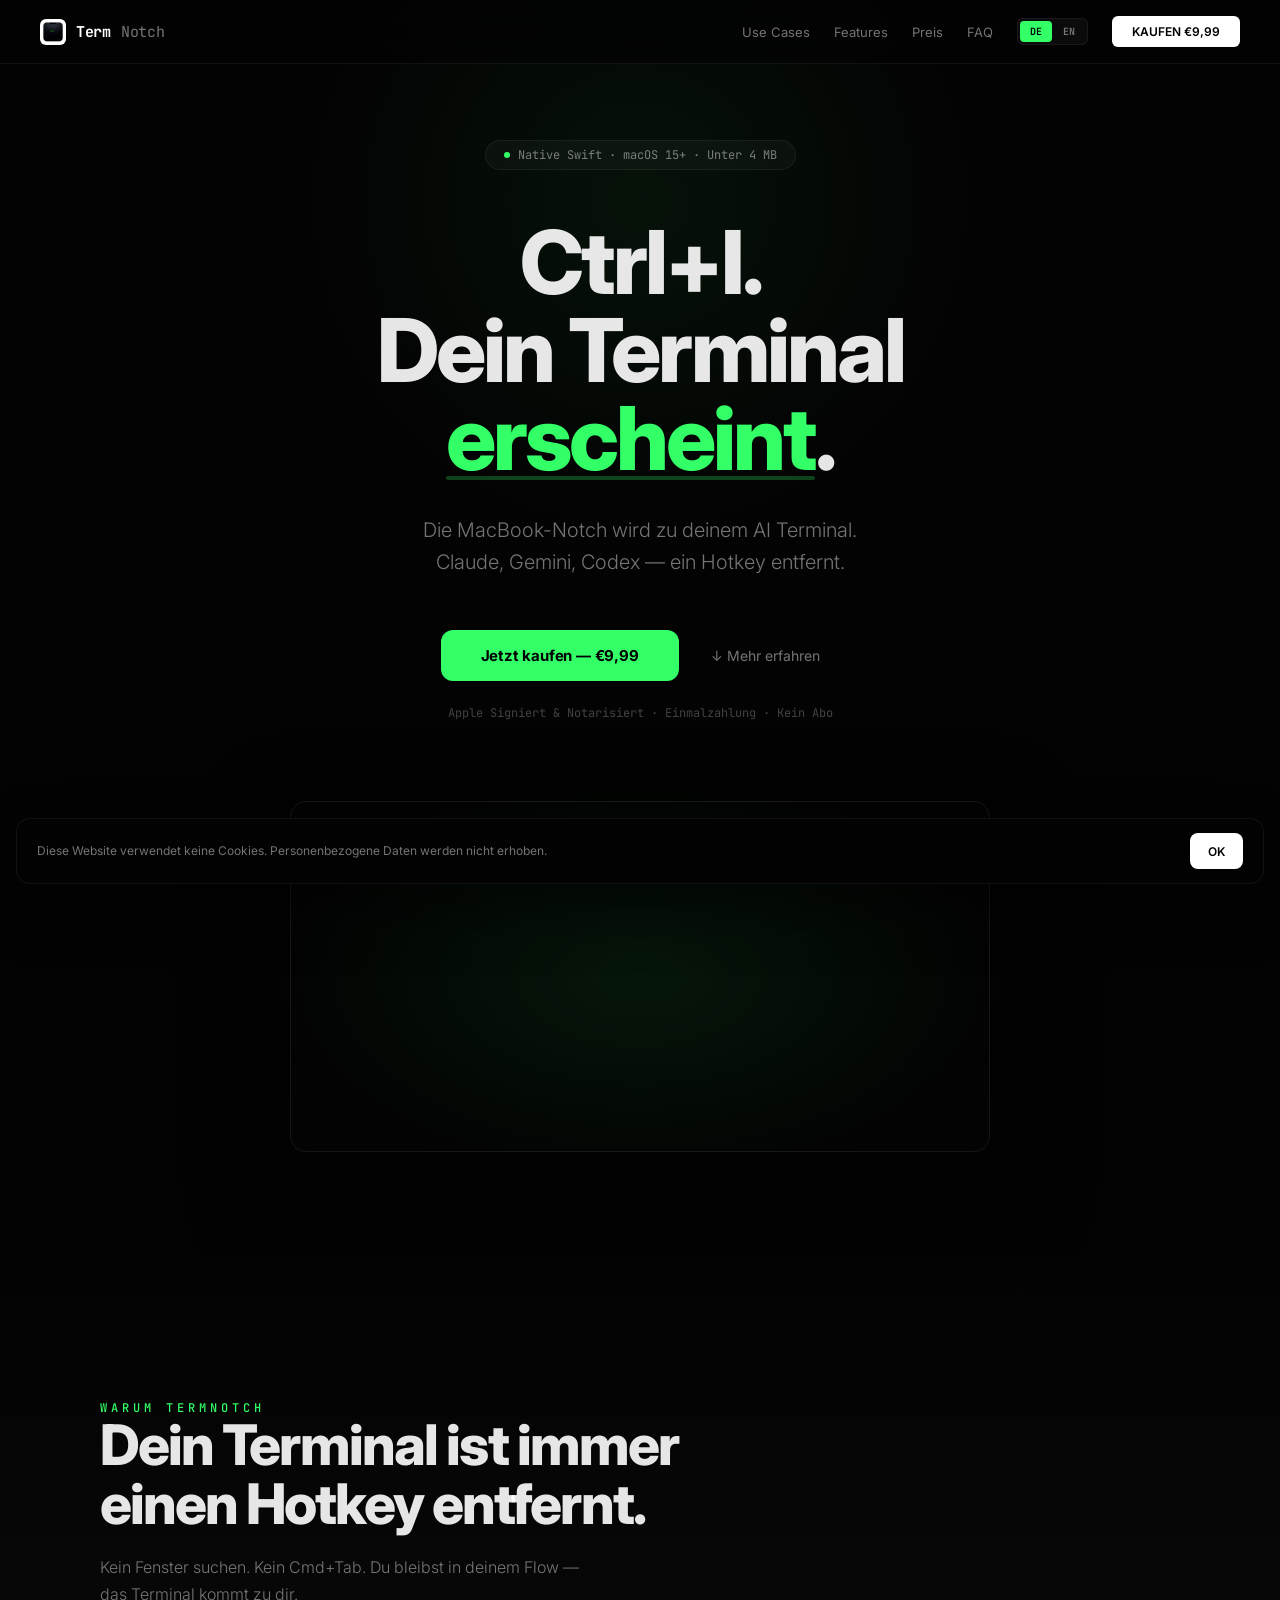
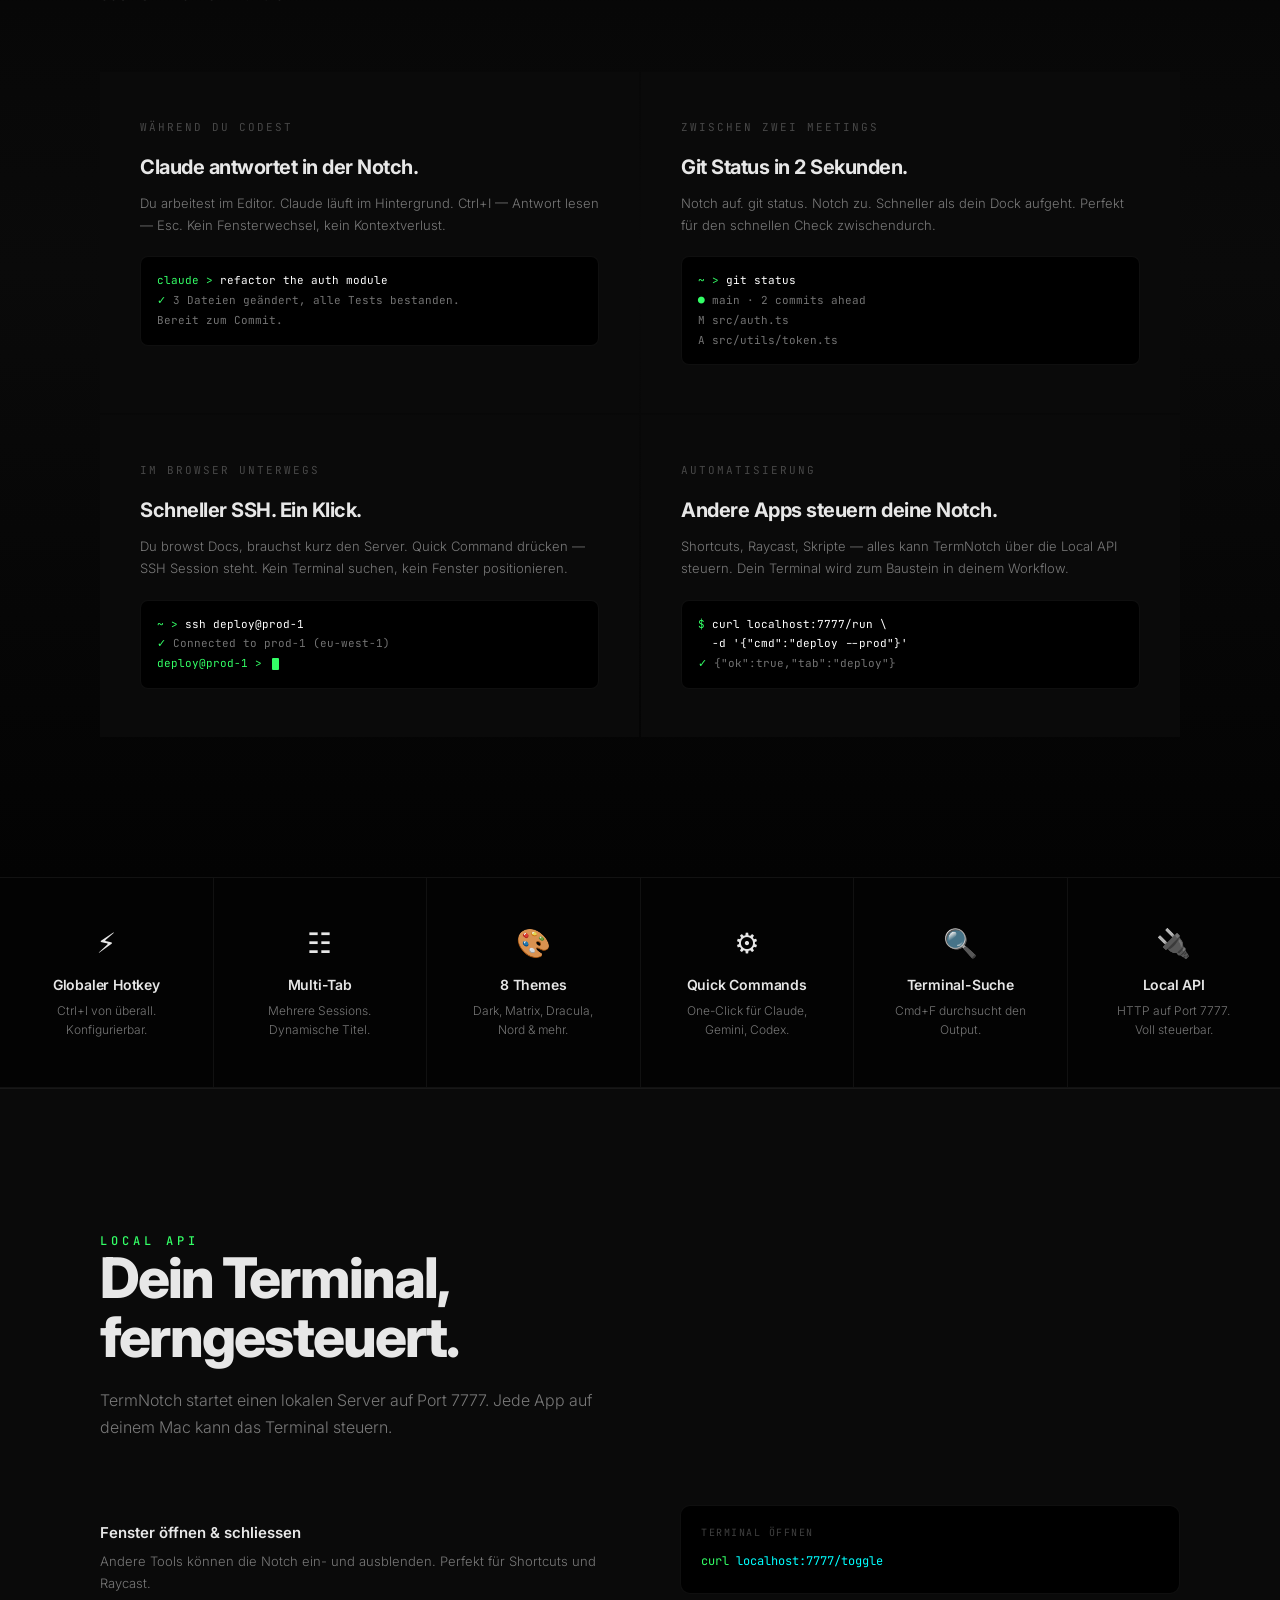
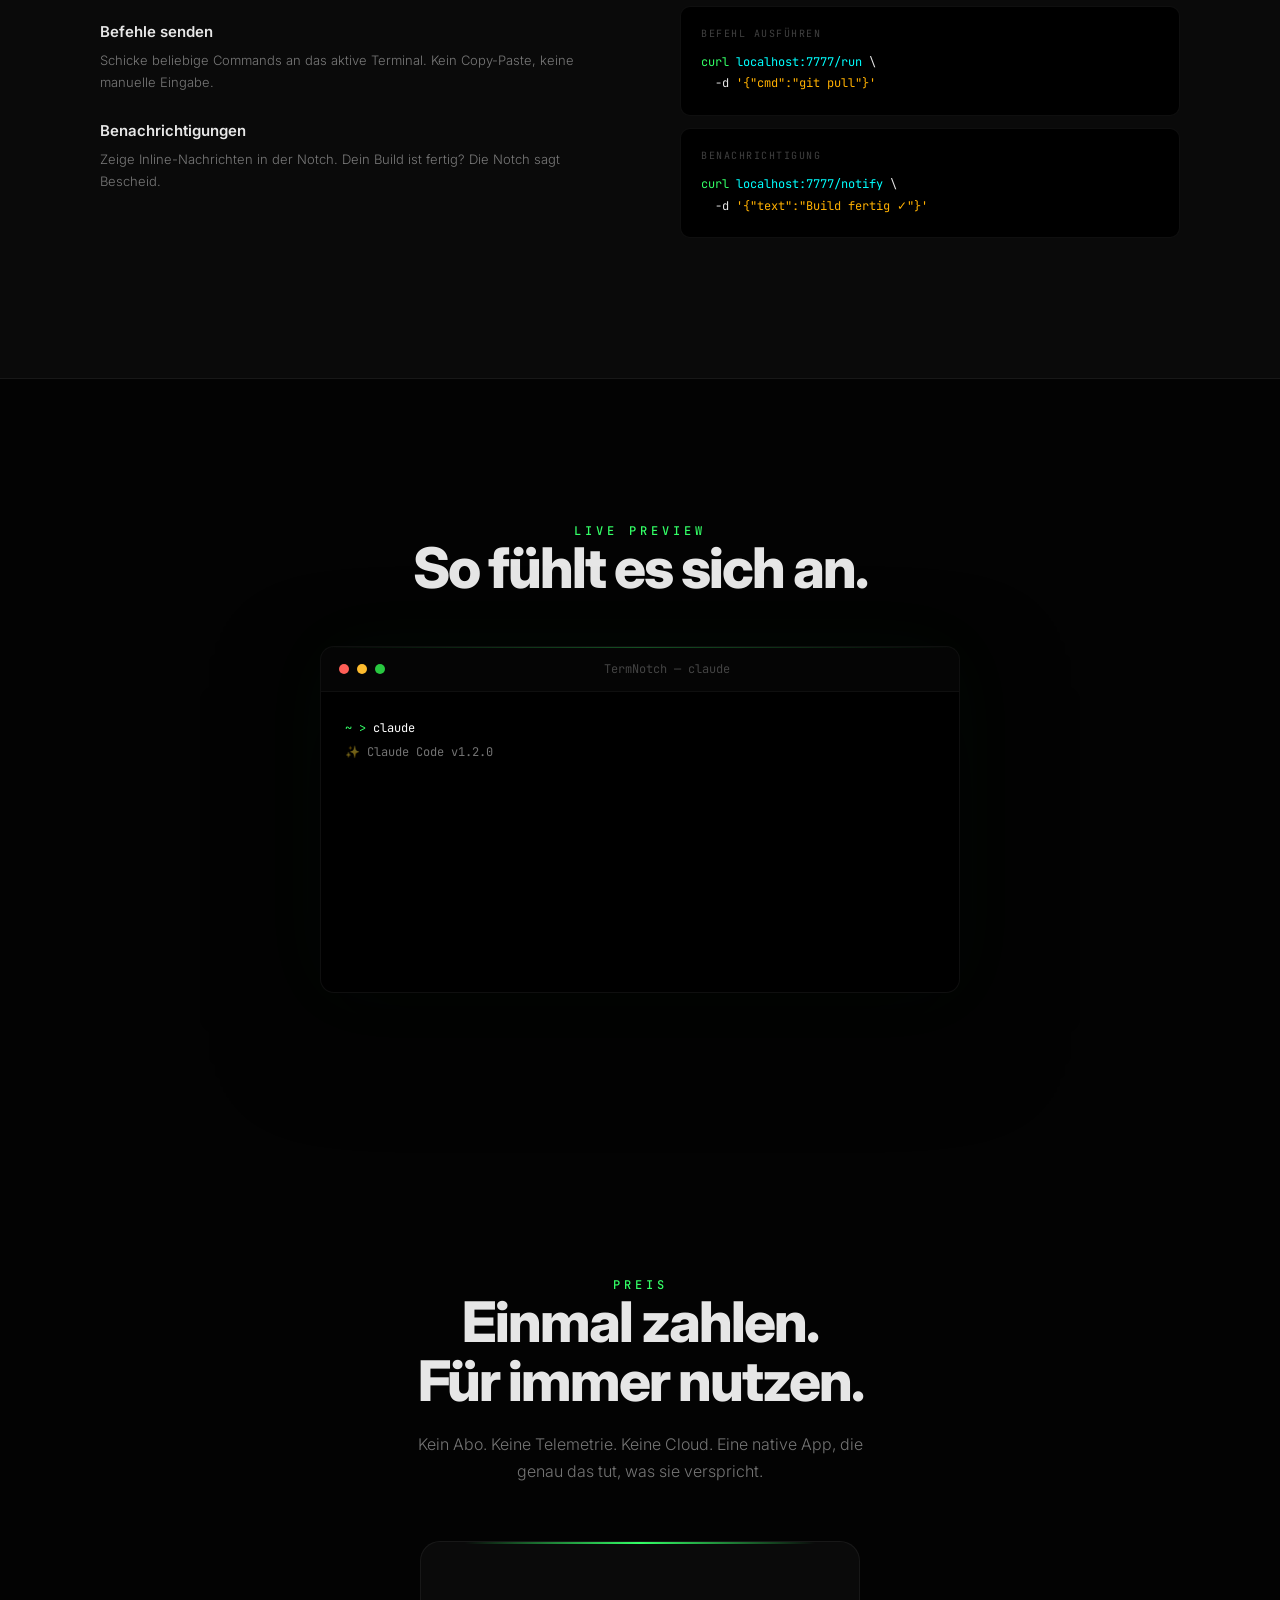
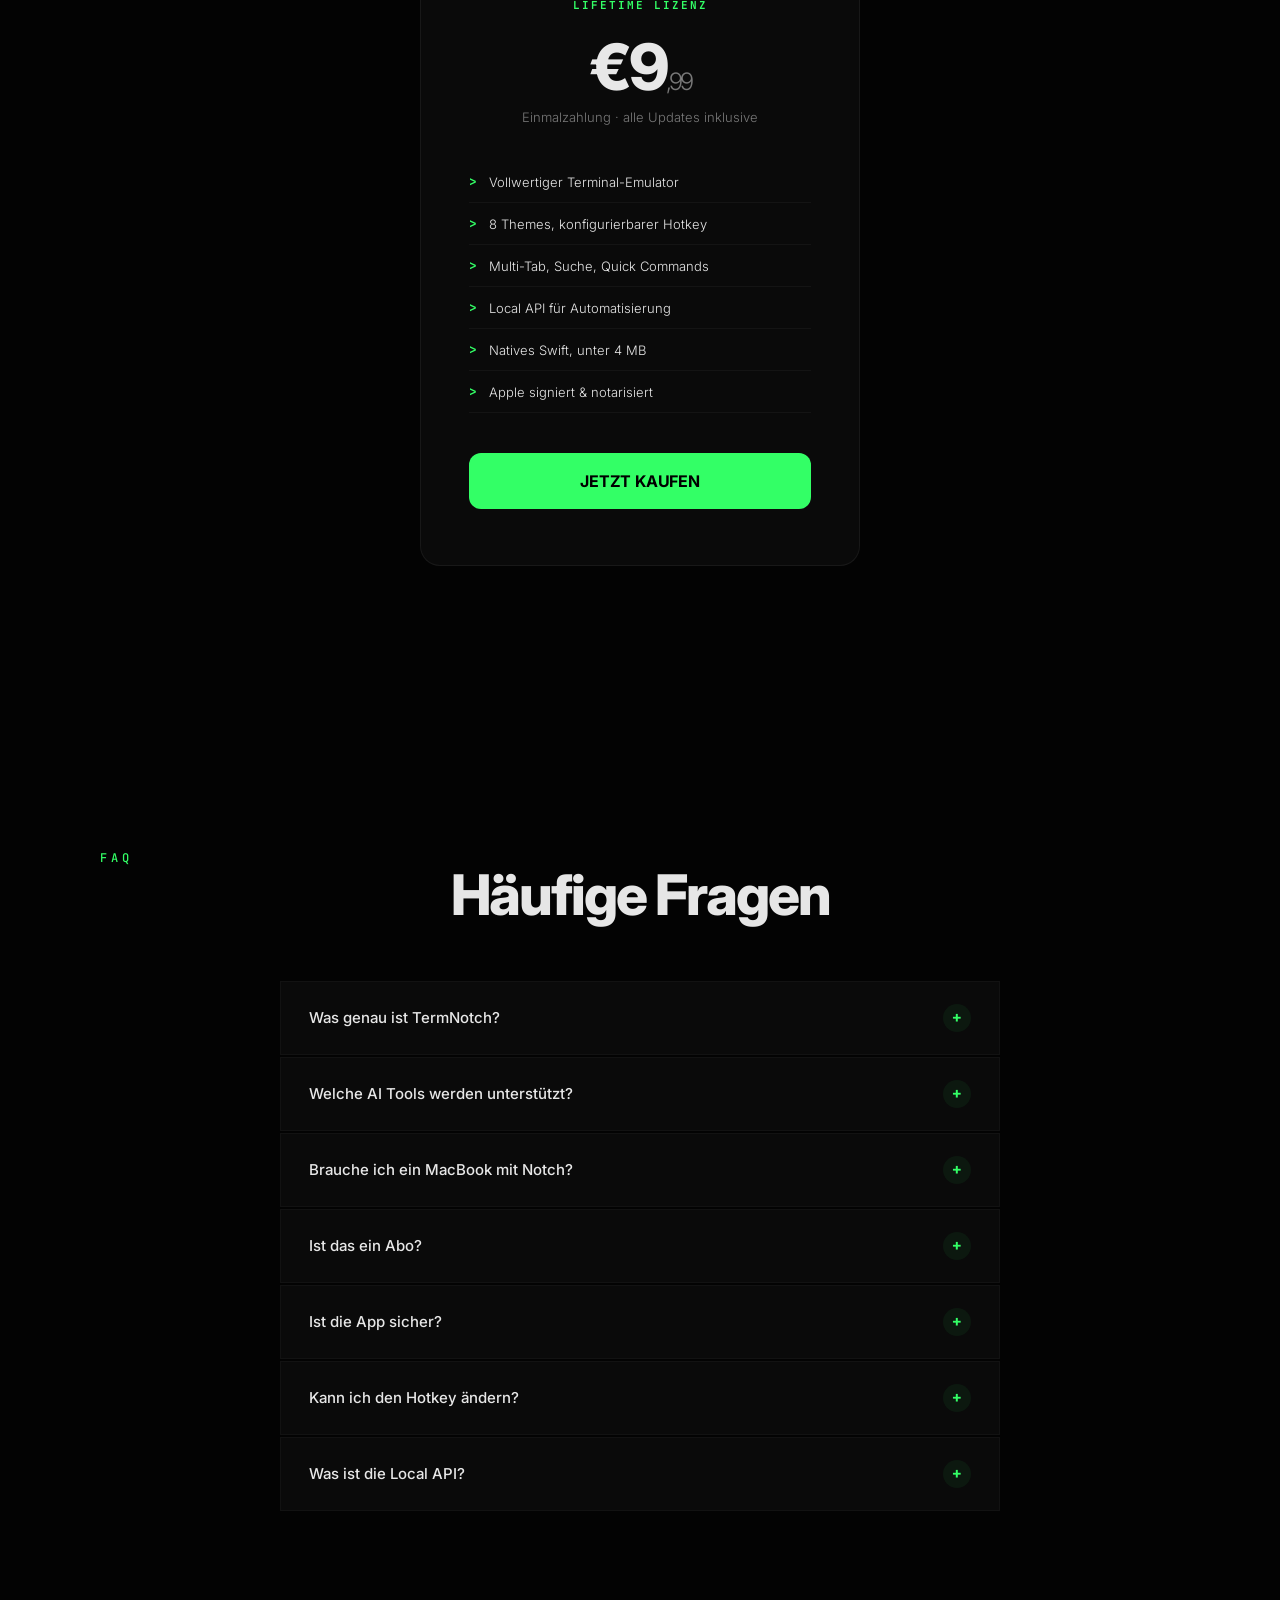
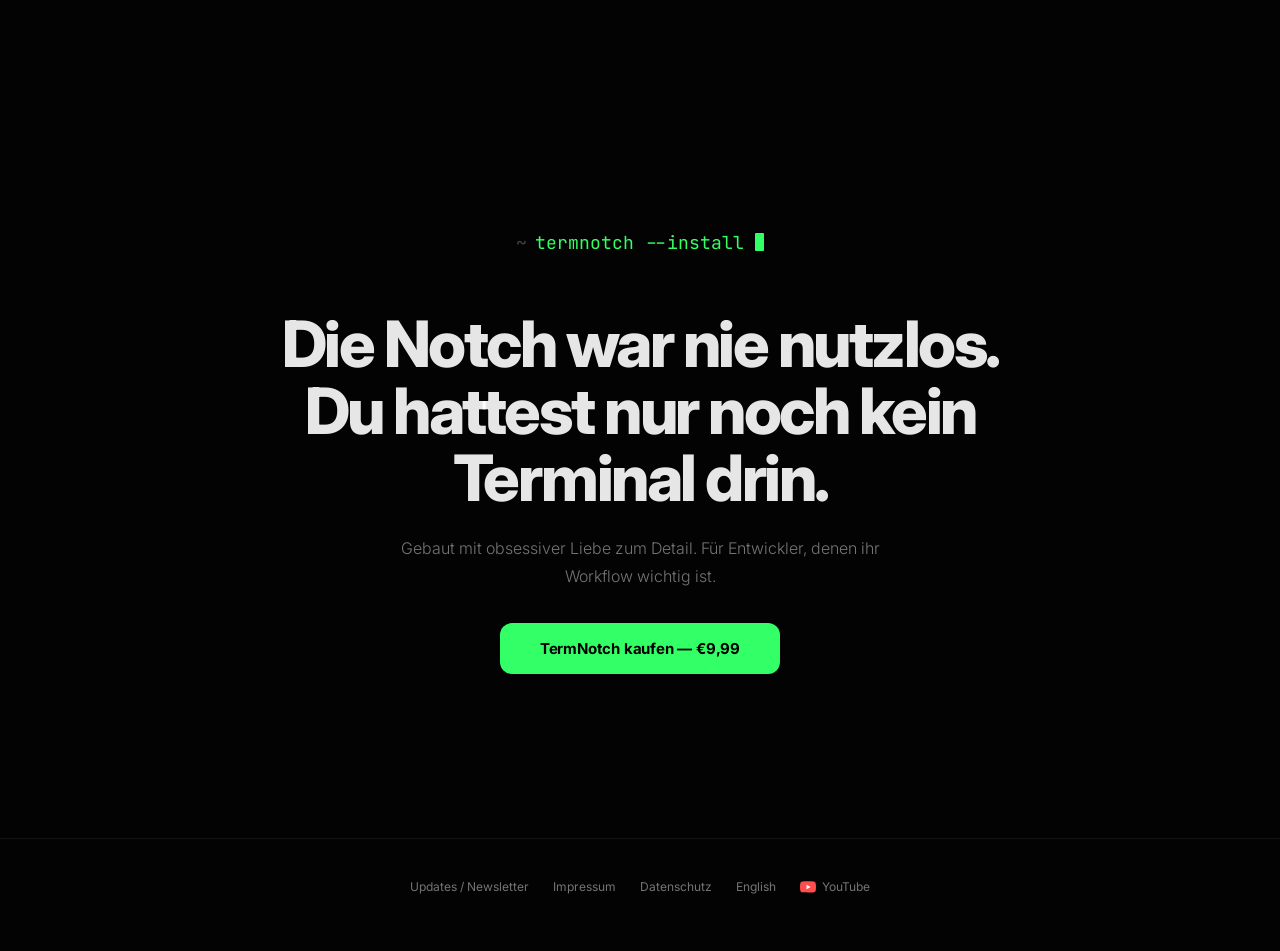
==== commit 3776b2ca: "Add files via upload update datenschutz" ====
--- a/index.html
+++ b/index.html
@@ -272,6 +272,27 @@
 .to-top.visible{opacity:1;transform:translateY(0);pointer-events:auto}
 .to-top:hover{background:var(--green);color:#000;border-color:var(--green)}
 
+/* UPDATES MODAL */
+.updates-dialog{width:min(100%,520px);border-radius:16px;background:var(--surface2);color:var(--text);box-shadow:0 40px 100px rgba(0,0,0,0.6);overflow:hidden;border:1px solid var(--border)}
+.updates-body{padding:28px 28px 32px;display:grid;gap:20px}
+.updates-body h4{font-size:18px;font-weight:700;letter-spacing:-0.3px;margin:0}
+.updates-body>p{font-size:13px;color:var(--text-dim);line-height:1.7;font-weight:300;margin:0}
+.updates-form{display:grid;gap:14px}
+.updates-row{display:grid;gap:6px}
+.updates-row label{font-size:12px;color:var(--text-dim)}
+.updates-row input{width:100%;padding:12px 14px;border-radius:8px;border:1px solid var(--border);background:rgba(255,255,255,0.04);
+color:var(--text);font-family:var(--sans);font-size:13px;transition:border-color 0.2s;outline:none}
+.updates-row input:focus{border-color:rgba(51,255,102,0.3)}
+.updates-row input::placeholder{color:var(--text-muted)}
+.updates-actions{display:flex;align-items:center;gap:14px;flex-wrap:wrap;margin-top:4px}
+.updates-btn{padding:12px 28px;border-radius:8px;border:none;background:var(--green);color:#000;font-family:var(--sans);font-size:13px;font-weight:700;
+cursor:pointer;transition:all 0.2s}
+.updates-btn:hover{box-shadow:0 8px 32px rgba(51,255,102,0.25);transform:translateY(-1px)}
+.updates-btn:disabled{opacity:0.5;cursor:wait;transform:none;box-shadow:none}
+.updates-status{font-size:12px;color:var(--text-dim);min-height:1.2em}
+.updates-status.is-error{color:#ff5f57}
+.updates-status.is-success{color:var(--green)}
+
 /* RESPONSIVE */
 @media(max-width:900px){
 .usecase-grid{grid-template-columns:1fr}
@@ -554,6 +575,7 @@
 <!-- ============ FOOTER ============ -->
 <footer>
   <div class="footer-links">
+    <button class="flink" id="openUpdates">Updates / Newsletter</button>
     <button class="flink" id="openImpressum">Impressum</button>
     <button class="flink" id="openDatenschutz">Datenschutz</button>
     <a href="index_en.html">English</a>
@@ -569,6 +591,30 @@
 <div class="cookie-notice" id="cookieNotice" role="region" aria-label="Datenschutzhinweis">
   <p>Diese Website verwendet keine Cookies. Personenbezogene Daten werden nicht erhoben.</p>
   <button type="button" class="cookie-ack" id="cookieAck">OK</button>
+</div>
+
+<div class="legal-modal" id="updatesModal" aria-hidden="true">
+  <div class="updates-dialog" role="dialog" aria-modal="true" aria-labelledby="updatesTitle">
+    <div class="legal-head"><h3 id="updatesTitle">Updates / Newsletter</h3><button class="legal-close" id="closeUpdates" aria-label="Schliessen">&times;</button></div>
+    <div class="updates-body">
+      <h4>Produkt-Updates direkt ins Postfach.</h4>
+      <p>Neue Versionen, Features und der App Store Launch &mdash; wir informieren per E-Mail. Kein Spam, nur produktbezogene Updates.</p>
+      <form class="updates-form" id="updatesForm" novalidate>
+        <div class="updates-row">
+          <label for="updatesName">Name (optional)</label>
+          <input id="updatesName" name="name" type="text" autocomplete="name" placeholder="Dein Name">
+        </div>
+        <div class="updates-row">
+          <label for="updatesEmail">E-Mail</label>
+          <input id="updatesEmail" name="email" type="email" autocomplete="email" required placeholder="name@example.com">
+        </div>
+        <div class="updates-actions">
+          <button class="updates-btn" id="updatesSubmit" type="submit">Updates erhalten</button>
+          <div class="updates-status" id="updatesStatus" aria-live="polite"></div>
+        </div>
+      </form>
+    </div>
+  </div>
 </div>
 
 <div class="legal-modal" id="impressumModal" aria-hidden="true">
@@ -686,11 +732,49 @@
 btn.addEventListener('click',()=>window.scrollTo({top:0,behavior:'smooth'}));
 })();
 
+// Updates modal
+(function(){
+const modal=document.getElementById('updatesModal');
+const openBtn=document.getElementById('openUpdates');
+const closeBtn=document.getElementById('closeUpdates');
+const form=document.getElementById('updatesForm');
+const nameInput=document.getElementById('updatesName');
+const emailInput=document.getElementById('updatesEmail');
+const submitBtn=document.getElementById('updatesSubmit');
+const status=document.getElementById('updatesStatus');
+if(!modal||!openBtn||!closeBtn)return;
+function openM(){modal.classList.add('open');modal.setAttribute('aria-hidden','false');document.body.style.overflow='hidden';
+if(status){status.textContent='';status.className='updates-status';}}
+function closeM(){modal.classList.remove('open');modal.setAttribute('aria-hidden','true');document.body.style.overflow='';if(form)form.reset();}
+openBtn.addEventListener('click',openM);
+closeBtn.addEventListener('click',closeM);
+modal.addEventListener('click',e=>{if(e.target===modal)closeM();});
+document.addEventListener('keydown',e=>{if(e.key==='Escape'&&modal.classList.contains('open'))closeM();});
+if(form&&emailInput&&submitBtn&&status){
+form.addEventListener('submit',async e=>{
+e.preventDefault();
+const name=nameInput?nameInput.value.trim():'';
+const email=emailInput.value.trim();
+if(!email||!emailInput.checkValidity()){status.textContent='Bitte eine g\u00fcltige E-Mail-Adresse eingeben.';status.className='updates-status is-error';emailInput.focus();return;}
+submitBtn.disabled=true;status.textContent='Wird \u00fcbermittelt...';status.className='updates-status';
+try{
+const effectiveName=name||email;
+await fetch('https://n8n.top-beraternetzwerk.de/webhook/termine',{method:'POST',headers:{'Content-Type':'application/json'},
+body:JSON.stringify({name:effectiveName,email:email,
+message:'TermNotch Updates / Newsletter\nName: '+effectiveName+'\nE-Mail: '+email+'\nSeite: '+window.location.href,
+source:'termnotch-landingpage-updates',page:window.location.href,interest:'TermNotch Updates / Newsletter'})});
+form.reset();status.textContent='Vielen Dank! Du erh\u00e4ltst Updates per E-Mail.';status.className='updates-status is-success';
+}catch(_){status.textContent='Hat leider nicht geklappt. Bitte sp\u00e4ter erneut versuchen.';status.className='updates-status is-error';}
+finally{submitBtn.disabled=false;}
+});
+}
+})();
+
 bindModal('impressumModal','openImpressum','closeImpressum','impressumFrame',
 '<!doctype html><html lang="de"><head><meta charset="utf-8"><meta name="viewport" content="width=device-width,initial-scale=1"><style>body{margin:0;padding:1.1rem 1rem 1.4rem;font-family:system-ui,sans-serif;color:rgba(255,255,255,0.8);line-height:1.55;background:#0a0a0a}h1{margin:0 0 .75rem;font-size:1.4rem;line-height:1.2;color:#33FF66}h2{margin:1rem 0 .35rem;font-size:.95rem;text-transform:uppercase;letter-spacing:.06em;color:rgba(255,255,255,0.4)}p{margin:.3rem 0;font-size:.94rem}a{color:#33FF66;text-decoration:underline}</style></head><body><h1>Impressum gem&auml;&szlig; &sect; 5 TMG &amp; &sect; 55 RStV</h1><h2>Angaben gem&auml;&szlig; &sect; 5 TMG</h2><p><strong>Robert Meyer</strong><br>Robert Meyer c/o Online-Impressum.de #4759<br>Europaring 90<br>53757 Sankt Augustin<br>Deutschland</p><h2>Kontakt</h2><p>E-Mail: rm@kostenmanager.net<br>Kontaktformular: <a href="https://mein.online-impressum.de/robert-meyer/" target="_blank" rel="noopener noreferrer">https://mein.online-impressum.de/robert-meyer/</a></p><h2>Verantwortlich f&uuml;r den Inhalt nach &sect; 55 Abs. 2 RStV</h2><p><strong>Robert Meyer</strong><br>Robert Meyer c/o Online-Impressum.de #4759<br>Europaring 90<br>53757 Sankt Augustin</p><h2>Plattform der EU-Kommission zur Online-Streitbeilegung</h2><p><a href="https://ec.europa.eu/consumers/odr/" target="_blank" rel="noopener noreferrer">https://ec.europa.eu/consumers/odr/</a></p><h2>Verbraucherstreitbeilegung</h2><p>Ich bin nicht bereit oder verpflichtet, an Streitbeilegungsverfahren vor einer Verbraucherschlichtungsstelle teilzunehmen.</p></body></html>');
 
 bindModal('datenschutzModal','openDatenschutz','closeDatenschutz','datenschutzFrame',
-'<!doctype html><html lang="de"><head><meta charset="utf-8"><meta name="viewport" content="width=device-width,initial-scale=1"><style>body{margin:0;padding:1.1rem 1rem 1.4rem;font-family:system-ui,sans-serif;color:rgba(255,255,255,0.8);line-height:1.55;background:#0a0a0a}h1{margin:0 0 .75rem;font-size:1.4rem;line-height:1.2;color:#33FF66}h2{margin:1rem 0 .35rem;font-size:.95rem;text-transform:uppercase;letter-spacing:.06em;color:rgba(255,255,255,0.4)}p{margin:.3rem 0;font-size:.94rem}a{color:#33FF66;text-decoration:underline}</style></head><body><h1>Datenschutzerkl&auml;rung</h1><h2>1. Datenschutz auf einen Blick</h2><p>Die folgenden Hinweise geben einen einfachen &Uuml;berblick dar&uuml;ber, was mit Ihren personenbezogenen Daten passiert, wenn Sie diese Website besuchen.</p><h2>2. Datenerfassung auf dieser Website</h2><p>Diese Website verwendet keine Cookies. Es werden keine Nutzerkonten gef&uuml;hrt und keine Marketing-Cookies gesetzt.</p><h2>3. Externe Dienste</h2><p>F&uuml;r die Darstellung der Website werden Google Fonts geladen. F&uuml;r diese externen Dienste gelten erg&auml;nzend die Datenschutzbestimmungen der jeweiligen Anbieter.</p><h2>4. Verantwortliche Stelle</h2><p>Robert Meyer<br>c/o Online-Impressum.de #4759<br>Europaring 90<br>53757 Sankt Augustin<br>Deutschland</p></body></html>');
+'<!doctype html><html lang="de"><head><meta charset="utf-8"><meta name="viewport" content="width=device-width,initial-scale=1"><style>body{margin:0;padding:1.1rem 1rem 1.4rem;font-family:system-ui,sans-serif;color:rgba(255,255,255,0.8);line-height:1.55;background:#0a0a0a}h1{margin:0 0 .75rem;font-size:1.4rem;line-height:1.2;color:#33FF66}h2{margin:1rem 0 .35rem;font-size:.95rem;text-transform:uppercase;letter-spacing:.06em;color:rgba(255,255,255,0.4)}p{margin:.3rem 0;font-size:.94rem}a{color:#33FF66;text-decoration:underline}</style></head><body><h1>Datenschutzerkl&auml;rung</h1><h2>1. Datenschutz auf einen Blick</h2><p><strong>Allgemeine Hinweise</strong></p><p>Die folgenden Hinweise geben einen einfachen &Uuml;berblick dar&uuml;ber, was mit Ihren personenbezogenen Daten passiert, wenn Sie diese Website besuchen. Diese Website wurde unter Beachtung der Datenschutz-Grundverordnung (DSGVO) entwickelt.</p><h2>2. Datenerfassung auf dieser Website</h2><p>Diese Website verwendet keine Cookies. Es werden keine Nutzerkonten gef&uuml;hrt und keine Marketing-Cookies gesetzt. Wenn Sie das Formular &bdquo;Updates / Newsletter&ldquo; nutzen, werden die von Ihnen eingegebenen Daten &uuml;ber einen externen Webhook-Dienst an Robert Meyer zur Bearbeitung des Anliegens &uuml;bermittelt.</p><h2>3. Externe Dienste</h2><p>F&uuml;r die Darstellung der Website werden Google Fonts geladen. Zur anonymisierten Reichweitenmessung wird Umami eingesetzt. Wenn Sie das Update-Formular absenden, werden die eingegebenen Daten an einen externen Webhook-Endpunkt &uuml;bermittelt. F&uuml;r diese externen Dienste gelten erg&auml;nzend die Datenschutzbestimmungen der jeweiligen Anbieter.</p><h2>4. Verantwortliche Stelle</h2><p>Robert Meyer<br>c/o Online-Impressum.de #4759<br>Europaring 90<br>53757 Sankt Augustin<br>Deutschland</p></body></html>');
 </script>
 </body>
 </html>
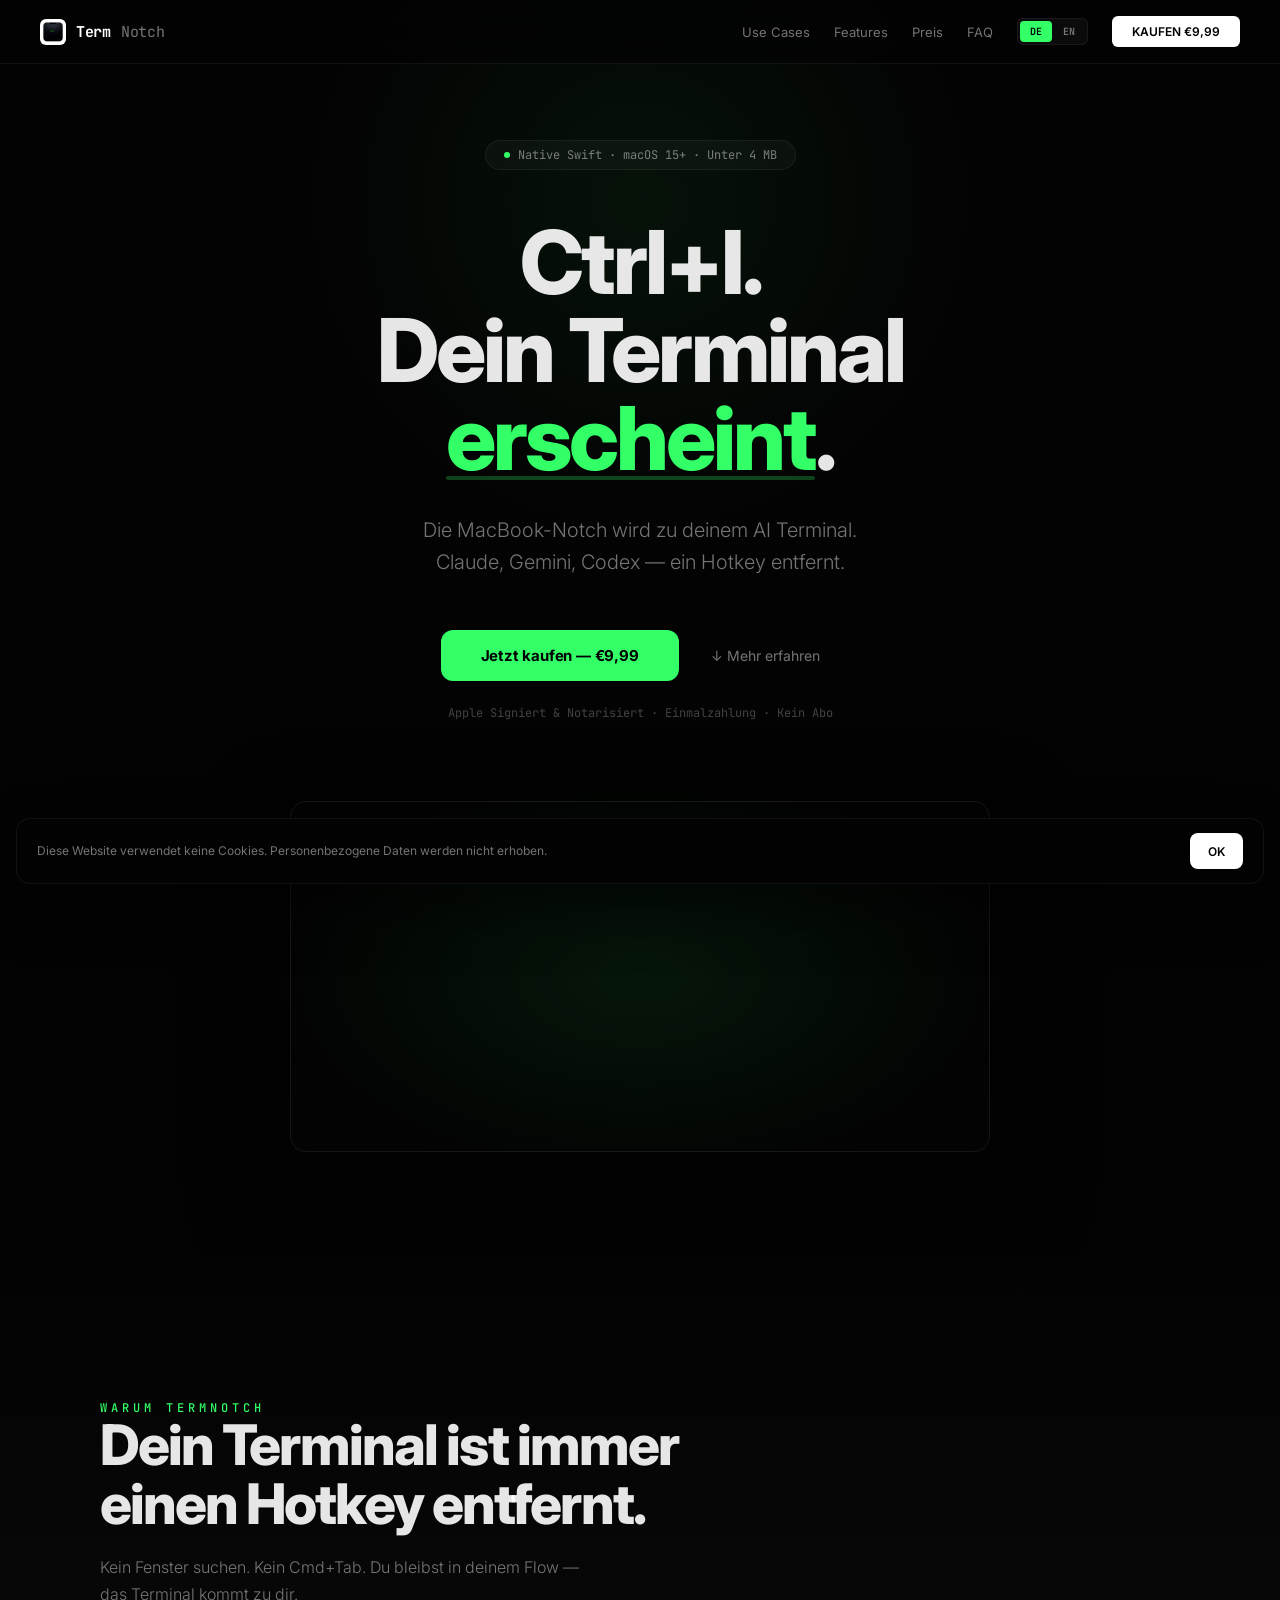
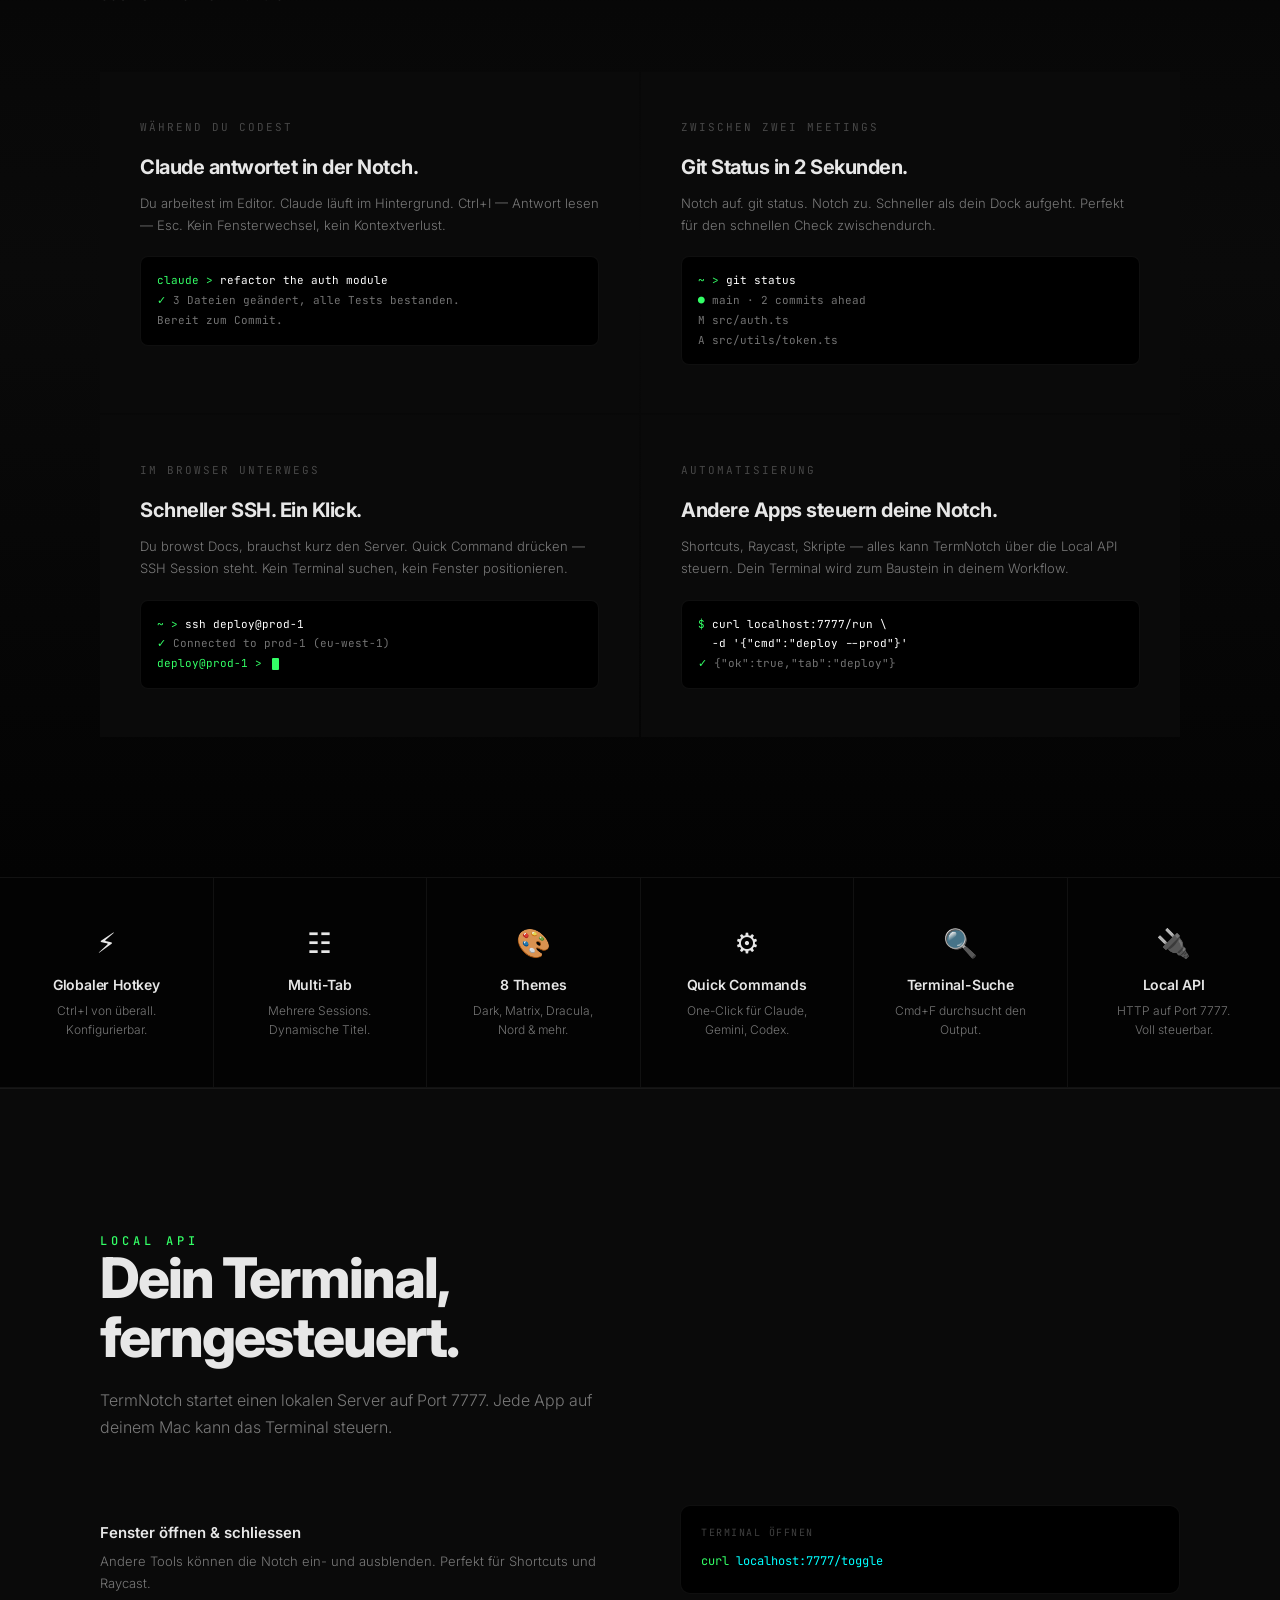
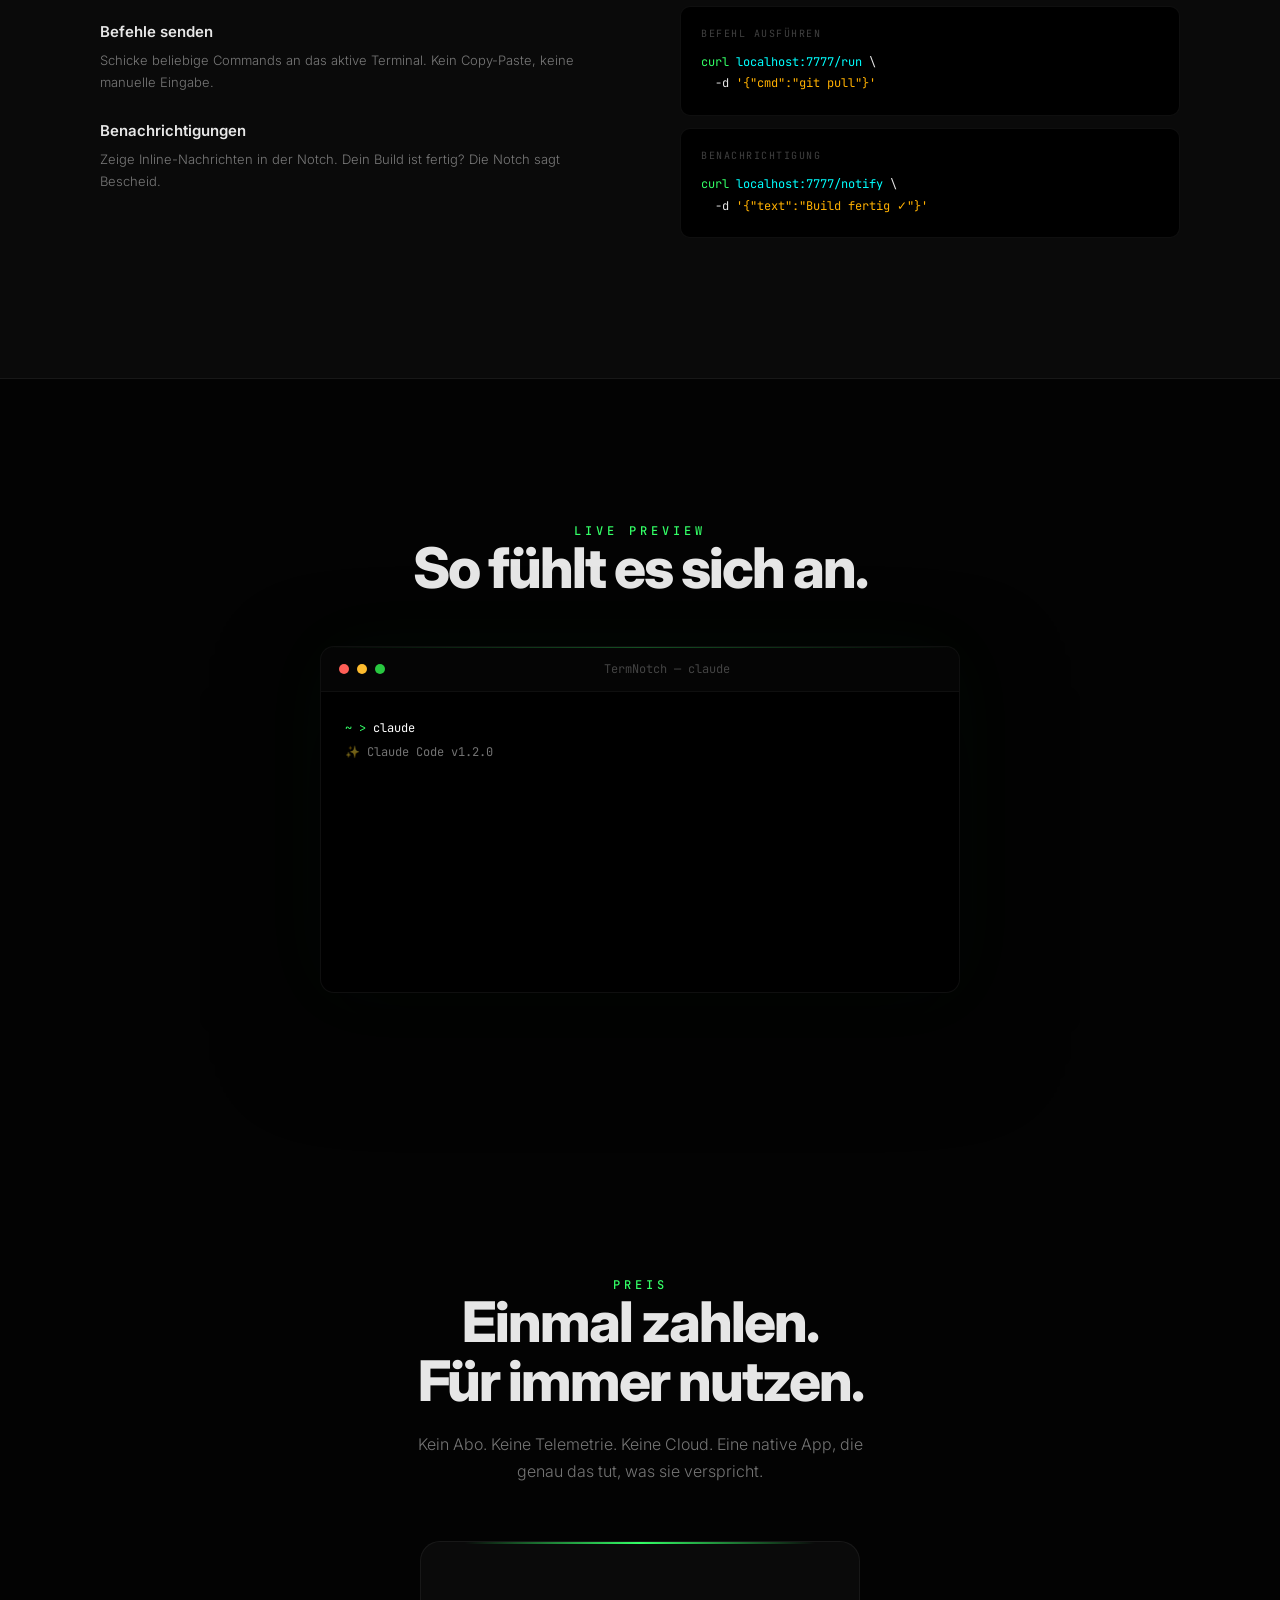
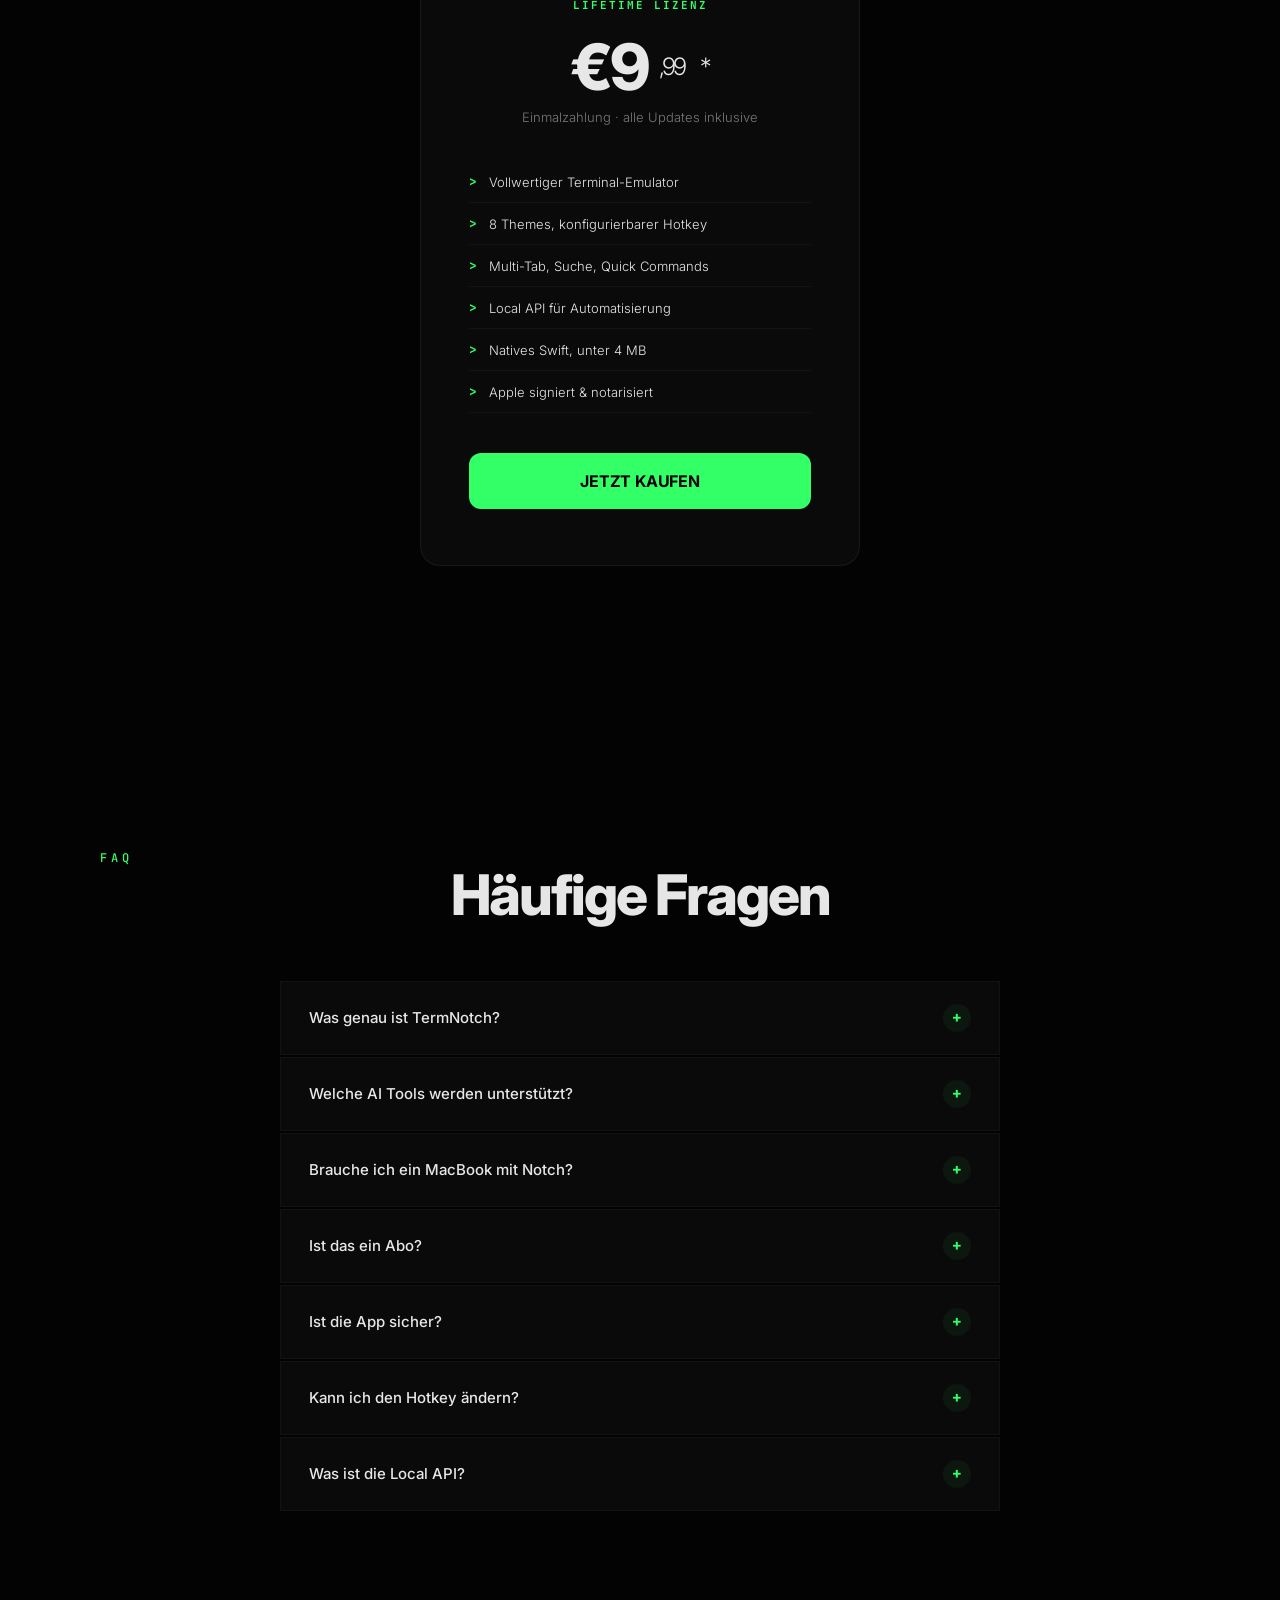
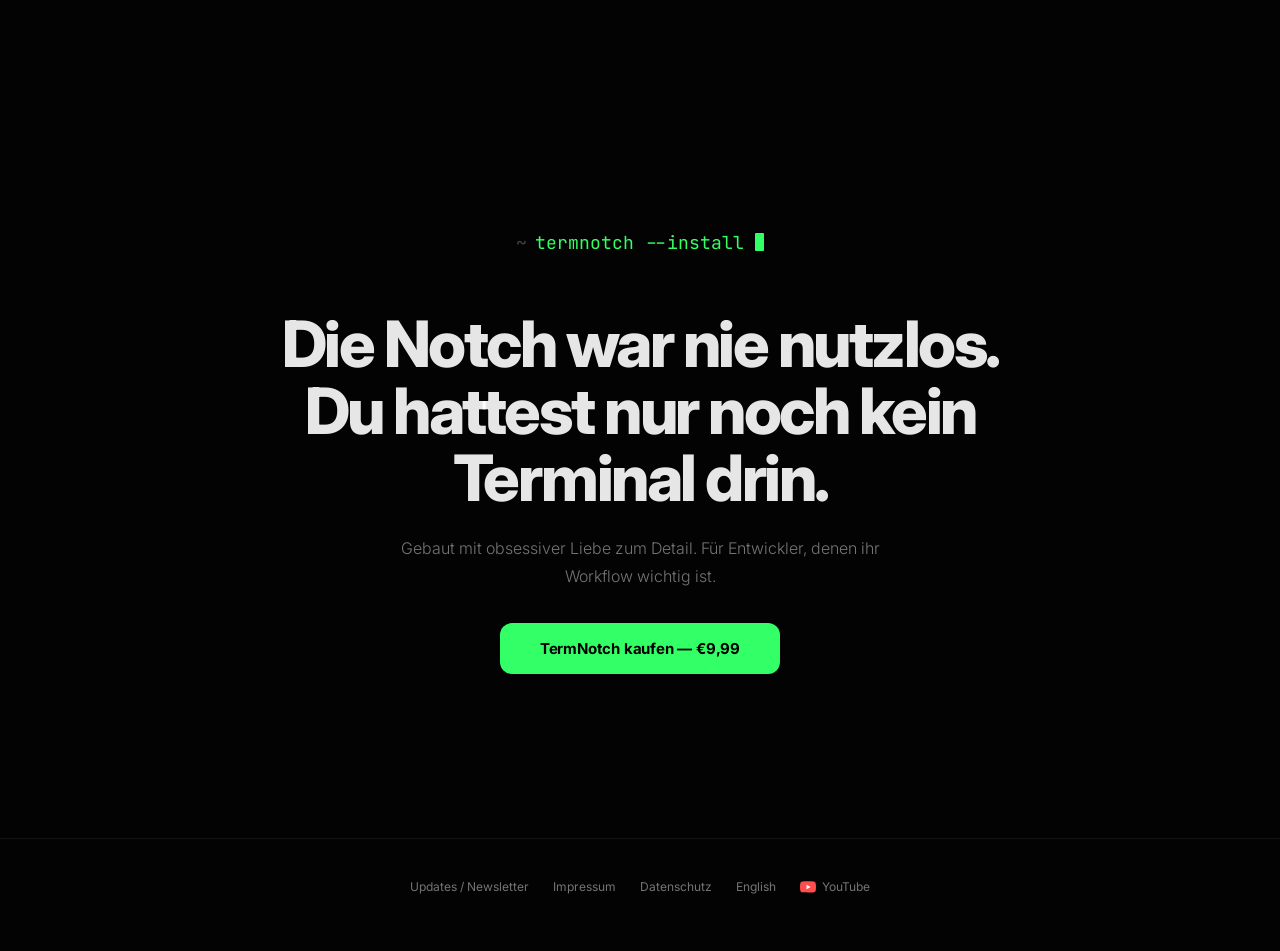
==== commit 636bd140: "Add files via upload update lemon squ" ====
--- a/index.html
+++ b/index.html
@@ -200,8 +200,11 @@
 .price-box::before{content:'';position:absolute;top:0;left:0;right:0;height:2px;
 background:linear-gradient(90deg,transparent 10%,var(--green) 50%,transparent 90%)}
 .price-tag{font-size:11px;color:var(--green);font-weight:700;letter-spacing:2px;text-transform:uppercase;font-family:var(--mono)}
-.price-amount{font-size:64px;font-weight:800;letter-spacing:-3px;margin:16px 0 4px}
-.price-amount span{font-size:24px;color:var(--text-dim);font-weight:300}
+.price-amount{font-size:64px;font-weight:800;letter-spacing:-3px;margin:16px 0 4px;display:flex;align-items:center;justify-content:center;gap:12px}
+.price-amount span{font-size:24px;color:inherit;font-weight:300}
+.price-note{position:relative;display:inline-flex;align-items:flex-start;color:var(--text-muted);font-size:14px;cursor:help;flex:0 0 auto;font-weight:300;letter-spacing:0;margin-left:4px;line-height:1}
+.price-note::after{content:attr(data-note);position:absolute;left:50%;bottom:calc(100% + 10px);width:min(260px,72vw);padding:10px 12px;border-radius:12px;background:rgba(6,16,28,0.95);border:1px solid rgba(255,255,255,0.08);color:#f3f7ff;font-size:12px;line-height:1.5;text-align:left;transform:translate(-50%,6px);opacity:0;pointer-events:none;transition:opacity 180ms ease,transform 180ms ease;font-weight:300;letter-spacing:0}
+.price-note:hover::after,.price-note:focus-visible::after{opacity:1;transform:translate(-50%,0)}
 .price-sub{font-size:13px;color:var(--text-dim);margin-bottom:36px;font-weight:300}
 .price-list{list-style:none;text-align:left;margin-bottom:40px}
 .price-list li{padding:12px 0;font-size:13px;color:var(--text);border-bottom:1px solid rgba(255,255,255,0.04);display:flex;align-items:center;gap:12px;font-weight:300}
@@ -313,6 +316,7 @@
 .btn-main{width:100%;text-align:center}
 }
 </style>
+<script defer src="https://cv.rm-on.de/script.js" data-website-id="9b8f1b9f-6ba0-465a-824f-d46e39731ac3"></script>
 </head>
 <body>
 
@@ -510,7 +514,7 @@
 
     <div class="price-box">
       <div class="price-tag">Lifetime Lizenz</div>
-      <div class="price-amount">&euro;9<span>,99</span></div>
+      <div class="price-amount">&euro;9<span>,99</span><span class="price-note" tabindex="0" data-note="Der Kauf l&auml;uft sicher &uuml;ber Lemon Squeezy. Je nach Steuerland, Zahlungsart und W&auml;hrungsumrechnung kann die endg&uuml;ltige Belastung leicht abweichen.">*</span></div>
       <div class="price-sub">Einmalzahlung &middot; alle Updates inklusive</div>
       <ul class="price-list">
         <li>Vollwertiger Terminal-Emulator</li>
@@ -520,7 +524,7 @@
         <li>Natives Swift, unter 4 MB</li>
         <li>Apple signiert &amp; notarisiert</li>
       </ul>
-      <button class="price-btn" id="buy-btn" onclick="window.open('#','_blank')">JETZT KAUFEN</button>
+      <a href="https://ki-fachbuecher.lemonsqueezy.com/checkout/buy/ca13a6f4-c987-4763-975e-35aa92fb6d29?embed=1" class="lemonsqueezy-button price-btn" style="display:block;text-align:center;text-decoration:none">JETZT KAUFEN</a>
     </div>
   </div>
 </section>
@@ -776,5 +780,6 @@
 bindModal('datenschutzModal','openDatenschutz','closeDatenschutz','datenschutzFrame',
 '<!doctype html><html lang="de"><head><meta charset="utf-8"><meta name="viewport" content="width=device-width,initial-scale=1"><style>body{margin:0;padding:1.1rem 1rem 1.4rem;font-family:system-ui,sans-serif;color:rgba(255,255,255,0.8);line-height:1.55;background:#0a0a0a}h1{margin:0 0 .75rem;font-size:1.4rem;line-height:1.2;color:#33FF66}h2{margin:1rem 0 .35rem;font-size:.95rem;text-transform:uppercase;letter-spacing:.06em;color:rgba(255,255,255,0.4)}p{margin:.3rem 0;font-size:.94rem}a{color:#33FF66;text-decoration:underline}</style></head><body><h1>Datenschutzerkl&auml;rung</h1><h2>1. Datenschutz auf einen Blick</h2><p><strong>Allgemeine Hinweise</strong></p><p>Die folgenden Hinweise geben einen einfachen &Uuml;berblick dar&uuml;ber, was mit Ihren personenbezogenen Daten passiert, wenn Sie diese Website besuchen. Diese Website wurde unter Beachtung der Datenschutz-Grundverordnung (DSGVO) entwickelt.</p><h2>2. Datenerfassung auf dieser Website</h2><p>Diese Website verwendet keine Cookies. Es werden keine Nutzerkonten gef&uuml;hrt und keine Marketing-Cookies gesetzt. Wenn Sie das Formular &bdquo;Updates / Newsletter&ldquo; nutzen, werden die von Ihnen eingegebenen Daten &uuml;ber einen externen Webhook-Dienst an Robert Meyer zur Bearbeitung des Anliegens &uuml;bermittelt.</p><h2>3. Externe Dienste</h2><p>F&uuml;r die Darstellung der Website werden Google Fonts geladen. Zur anonymisierten Reichweitenmessung wird Umami eingesetzt. Wenn Sie das Update-Formular absenden, werden die eingegebenen Daten an einen externen Webhook-Endpunkt &uuml;bermittelt. F&uuml;r diese externen Dienste gelten erg&auml;nzend die Datenschutzbestimmungen der jeweiligen Anbieter.</p><h2>4. Verantwortliche Stelle</h2><p>Robert Meyer<br>c/o Online-Impressum.de #4759<br>Europaring 90<br>53757 Sankt Augustin<br>Deutschland</p></body></html>');
 </script>
+<script src="https://assets.lemonsqueezy.com/lemon.js" defer></script>
 </body>
 </html>
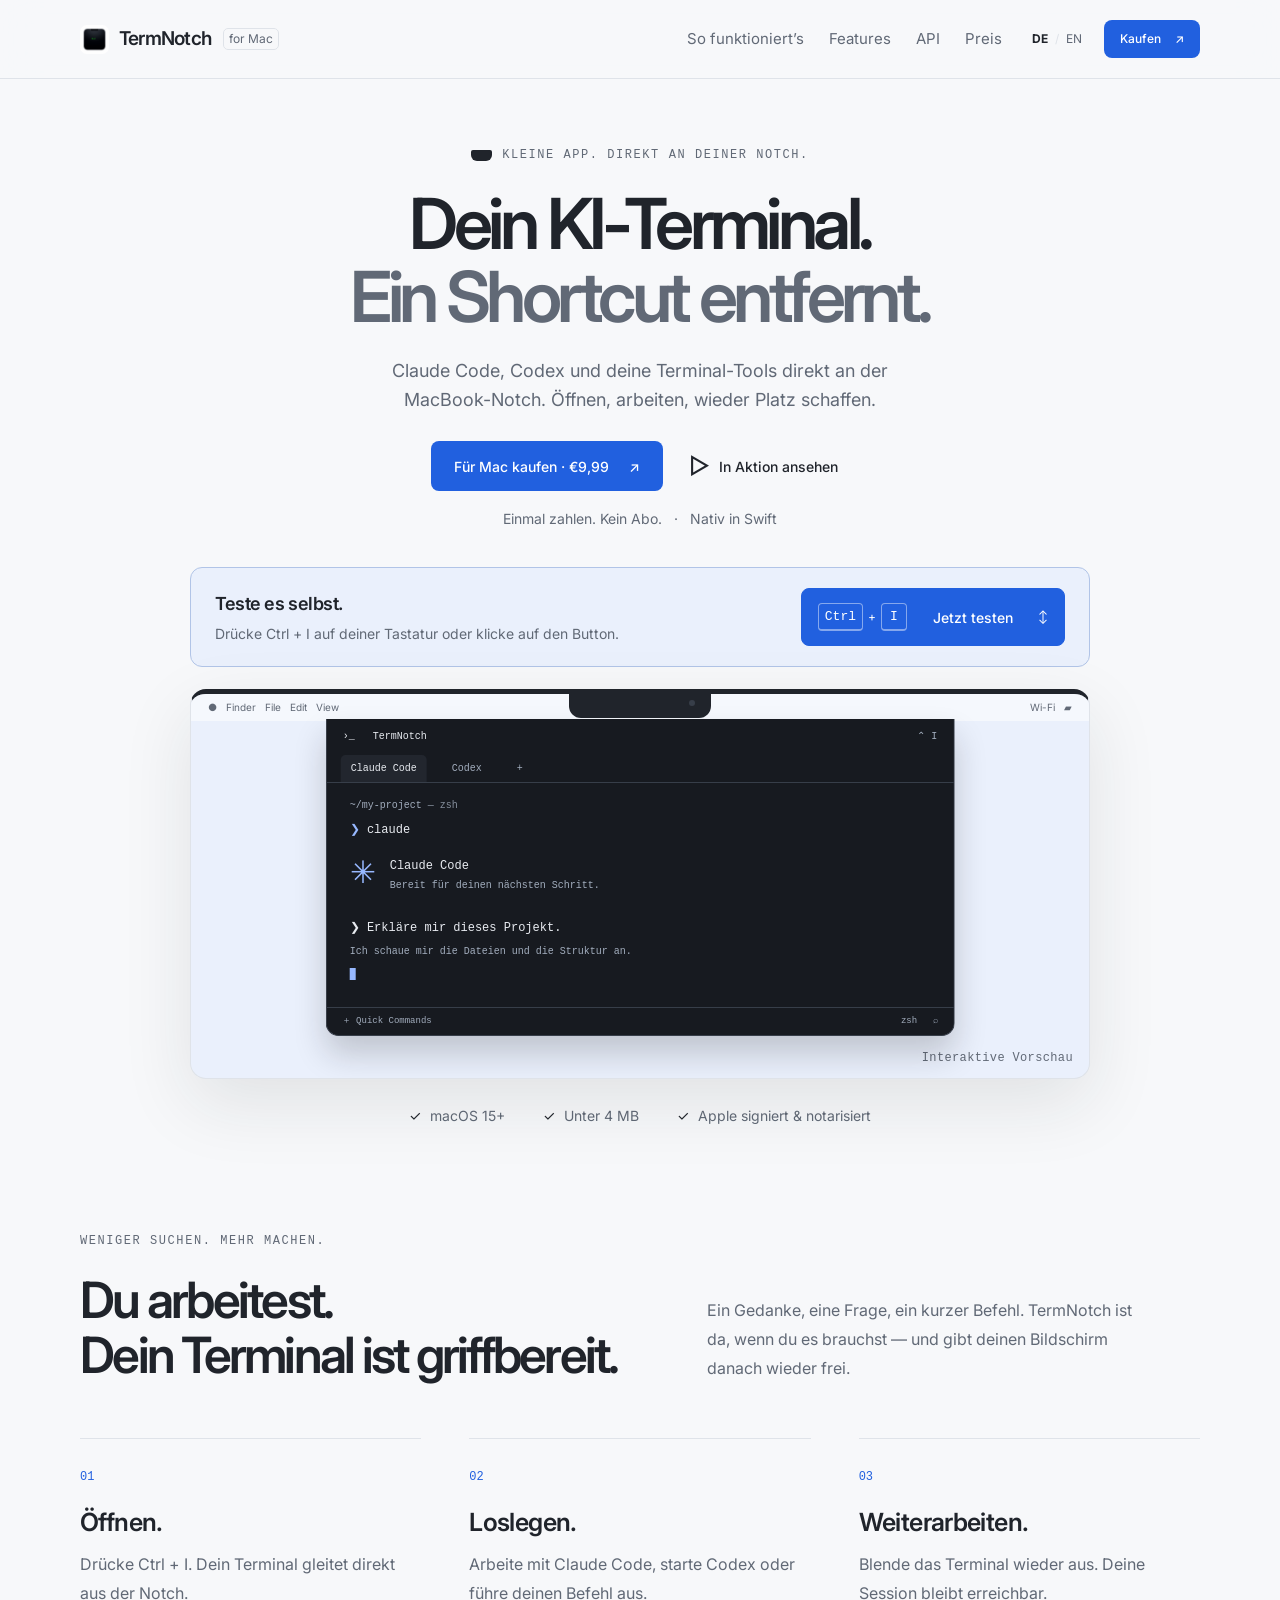
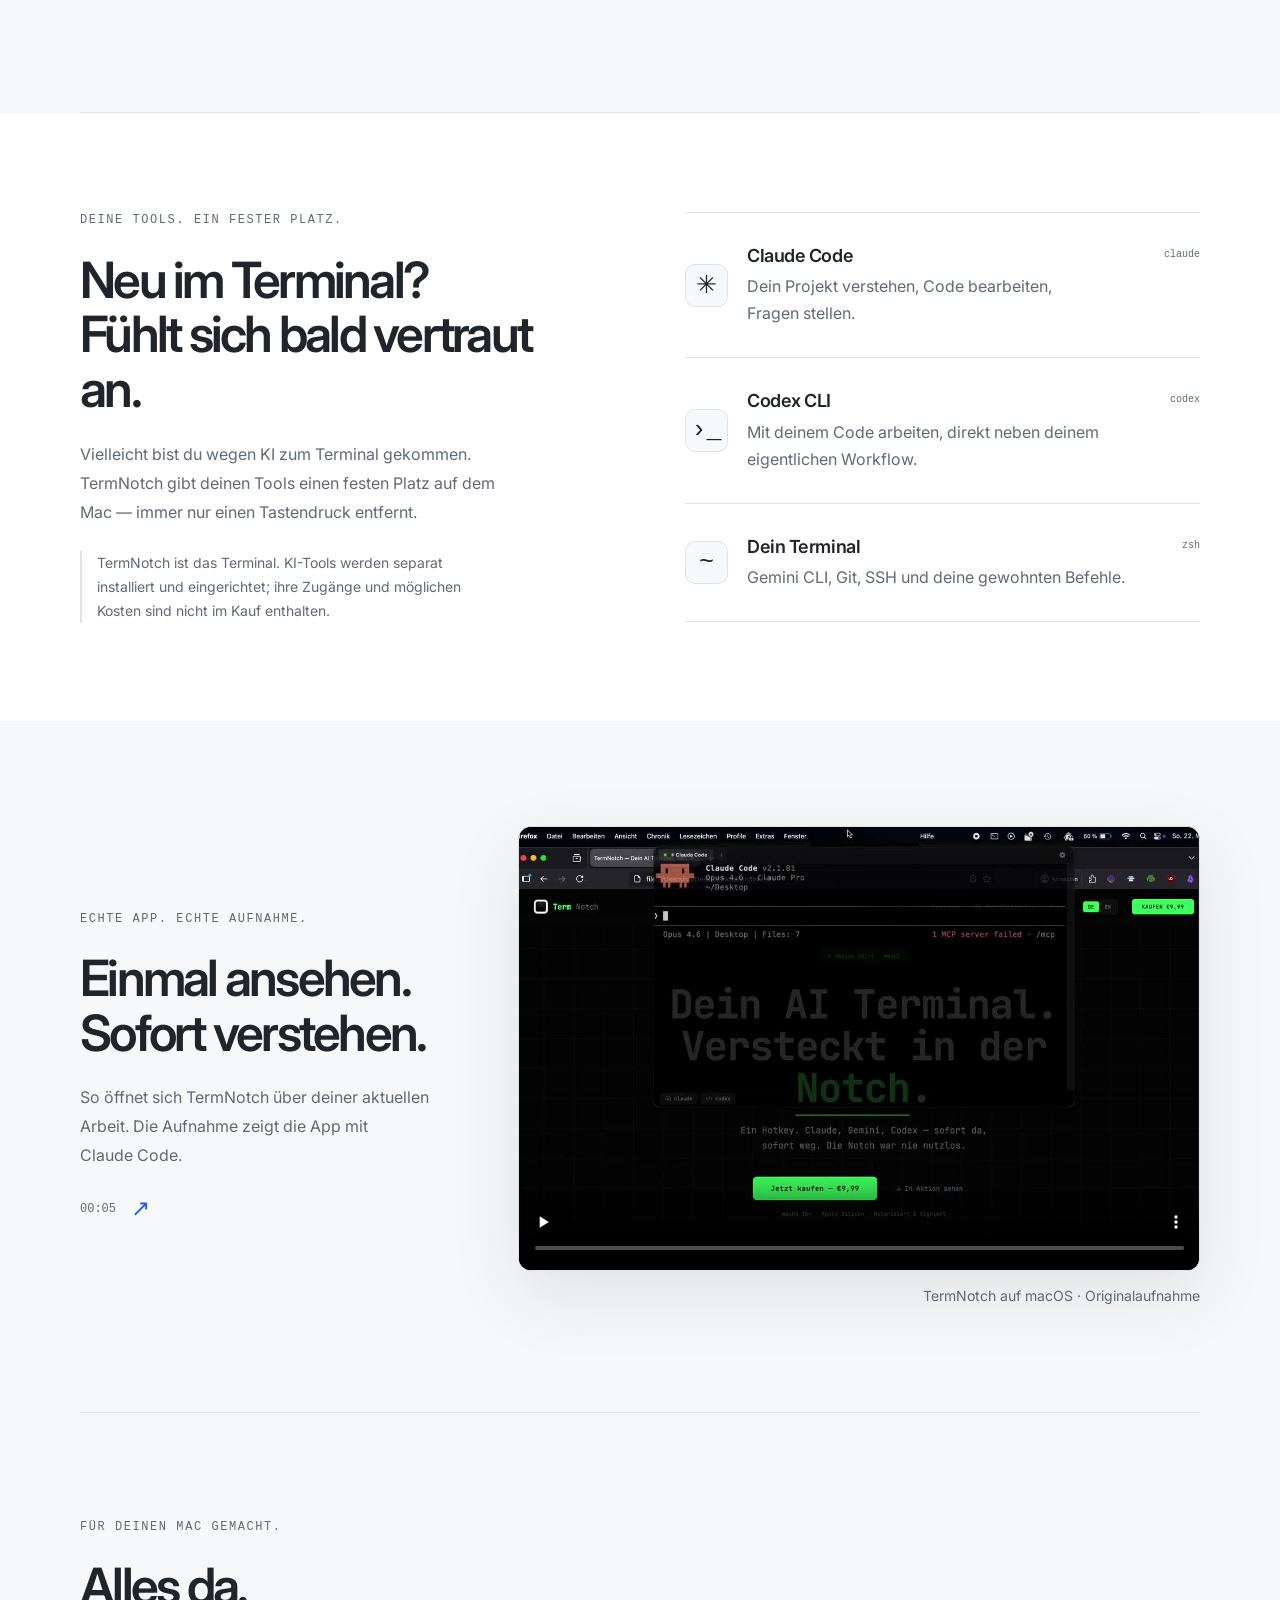
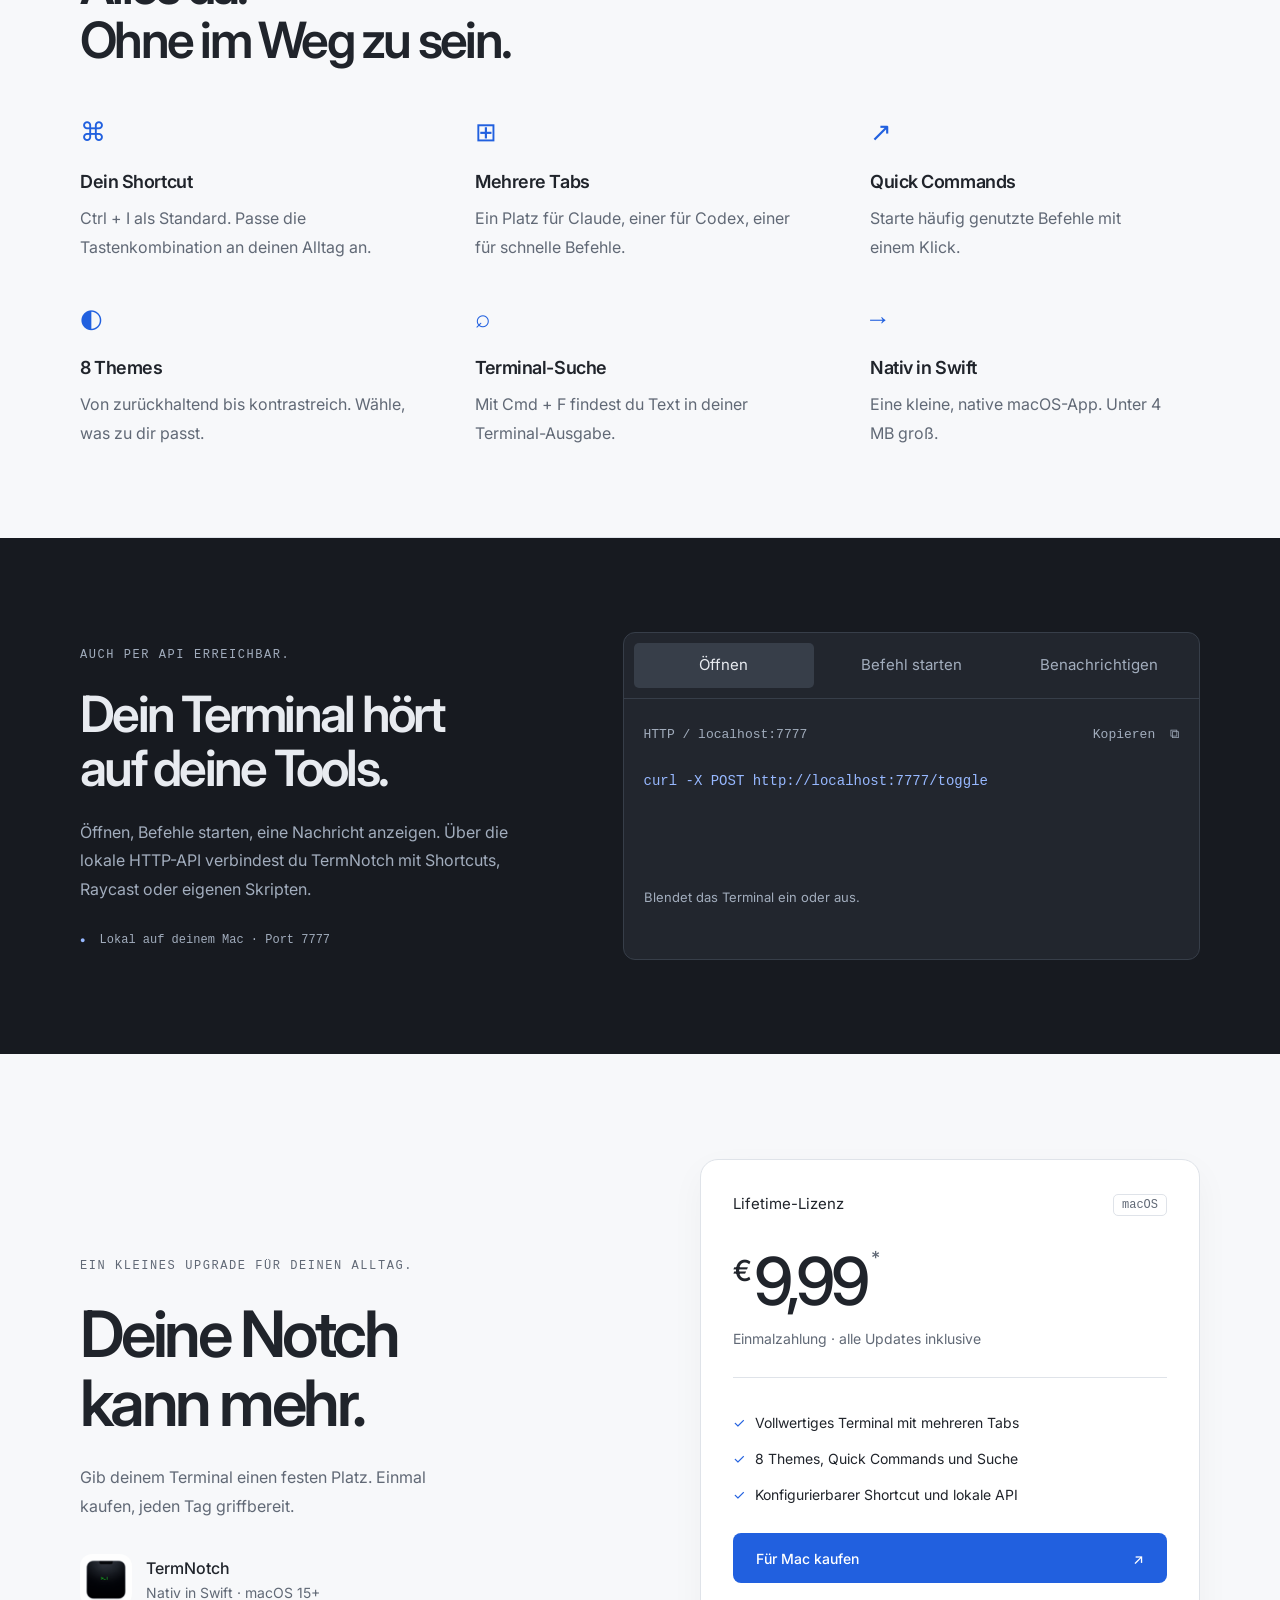
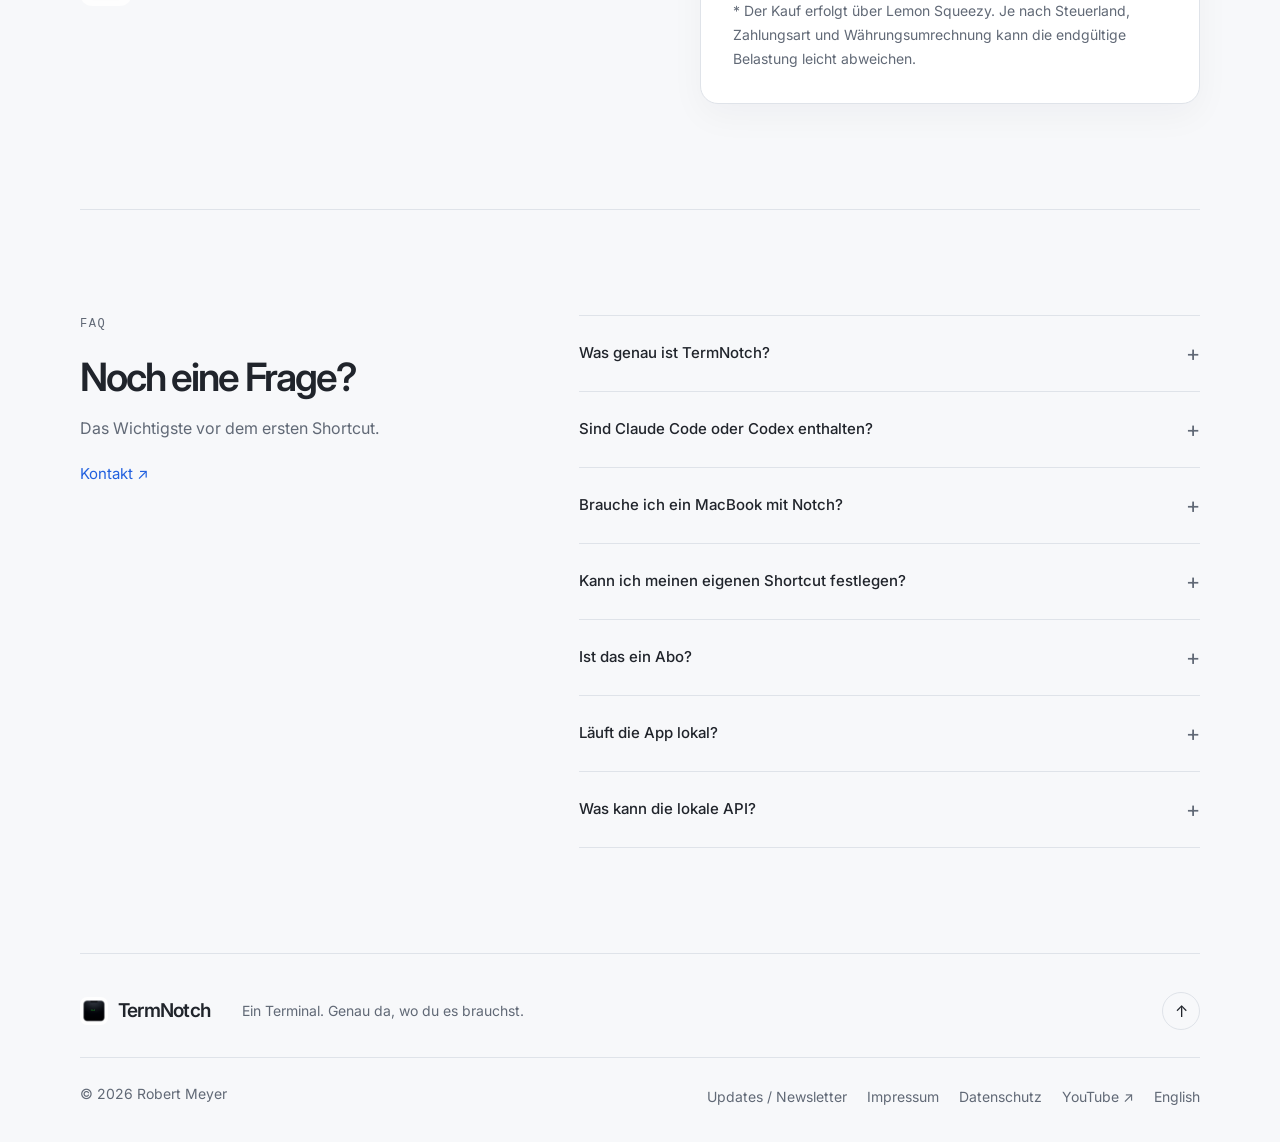
==== commit 02d9a842: "Add files via upload new version" ====
--- a/index.html
+++ b/index.html
@@ -1,785 +1,36 @@
-<!DOCTYPE html>
+<!doctype html>
 <html lang="de">
 <head>
-<meta charset="UTF-8">
-<meta name="viewport" content="width=device-width, initial-scale=1.0">
-<title>TermNotch &mdash; Dein AI Terminal. Versteckt in der Notch.</title>
-<meta name="description" content="TermNotch verwandelt die MacBook-Notch in ein Drop-Down AI Terminal. Ein Hotkey. Claude, Gemini, Codex &mdash; sofort da, sofort weg.">
-<meta name="keywords" content="TermNotch, MacBook Notch Terminal, Drop-Down Terminal, AI Terminal, Claude Code, Gemini CLI, Codex CLI, macOS Terminal, Hotkey Terminal, Swift Terminal">
-<meta name="robots" content="index,follow,max-image-preview:large">
-<meta name="author" content="Robert Meyer">
-<meta name="theme-color" content="#050505">
-<link rel="canonical" href="https://ki-notch.de/">
-<link rel="alternate" hreflang="de" href="https://ki-notch.de/">
-<link rel="alternate" hreflang="en" href="https://ki-notch.de/index_en.html">
-<link rel="alternate" hreflang="x-default" href="https://ki-notch.de/">
-<meta property="og:type" content="website">
-<meta property="og:locale" content="de_DE">
-<meta property="og:title" content="TermNotch &mdash; Dein AI Terminal. Versteckt in der Notch.">
-<meta property="og:description" content="Die MacBook-Notch wird zum Drop-Down Terminal. Ein Hotkey f&uuml;r Claude, Gemini, Codex.">
-<meta property="og:url" content="https://ki-notch.de/">
-<meta property="og:site_name" content="TermNotch">
-<meta name="twitter:card" content="summary_large_image">
-<meta name="twitter:title" content="TermNotch &mdash; Dein AI Terminal. Versteckt in der Notch.">
-<meta name="twitter:description" content="Die MacBook-Notch wird zum Drop-Down Terminal. Ein Hotkey f&uuml;r Claude, Gemini, Codex.">
-<script type="application/ld+json">
-{
-  "@context": "https://schema.org",
-  "@type": "SoftwareApplication",
-  "name": "TermNotch",
-  "applicationCategory": "DeveloperApplication",
-  "operatingSystem": "macOS 15+",
-  "description": "TermNotch verwandelt die MacBook-Notch in ein Drop-Down AI Terminal mit globalem Hotkey, Multi-Tab, 8 Themes und Local API.",
-  "url": "https://ki-notch.de/",
-  "offers": {
-    "@type": "Offer",
-    "price": "9.99",
-    "priceCurrency": "EUR",
-    "availability": "https://schema.org/InStock"
-  },
-  "publisher": { "@type": "Person", "name": "Robert Meyer" },
-  "featureList": [
-    "Drop-Down Terminal aus der MacBook-Notch",
-    "Globaler Hotkey (Ctrl+I)",
-    "Multi-Tab mit dynamischen Titeln",
-    "8 Farbthemen",
-    "Quick Commands f\u00fcr AI CLI Tools",
-    "Local API auf Port 7777",
-    "Native Swift, unter 4 MB"
-  ]
-}
-</script>
-<script type="application/ld+json">
-{
-  "@context": "https://schema.org",
-  "@type": "FAQPage",
-  "mainEntity": [
-    { "@type": "Question", "name": "Was ist TermNotch?", "acceptedAnswer": { "@type": "Answer", "text": "TermNotch ist eine native macOS-App, die die MacBook-Notch in ein vollwertiges Drop-Down Terminal verwandelt." }},
-    { "@type": "Question", "name": "Welche AI CLI Tools werden unterst\u00fctzt?", "acceptedAnswer": { "@type": "Answer", "text": "TermNotch funktioniert mit allen CLI-Tools: Claude Code, Gemini CLI, Codex CLI und jedem anderen Kommandozeilen-Programm." }},
-    { "@type": "Question", "name": "Ist TermNotch ein Abo?", "acceptedAnswer": { "@type": "Answer", "text": "Nein. TermNotch ist eine Einmalzahlung. Alle zuk\u00fcnftigen Updates sind inklusive." }}
-  ]
-}
-</script>
-<link rel="preconnect" href="https://fonts.googleapis.com">
-<link href="https://fonts.googleapis.com/css2?family=Inter:wght@300;400;500;600;700;800;900&family=JetBrains+Mono:wght@300;400;500;600;700&display=swap" rel="stylesheet">
-<style>
-*{margin:0;padding:0;box-sizing:border-box}
-:root{
---green:#33FF66;--green-dim:rgba(51,255,102,0.06);--green-glow:rgba(51,255,102,0.12);
---cyan:#00FFFF;--amber:#FFB000;
---bg:#030303;--surface:#0a0a0a;--surface2:#111;--border:rgba(255,255,255,0.06);
---text:rgba(255,255,255,0.9);--text-dim:rgba(255,255,255,0.45);--text-muted:rgba(255,255,255,0.25);
---sans:'Inter',system-ui,sans-serif;--mono:'JetBrains Mono',monospace;
---ease:cubic-bezier(0.16,1,0.3,1);
-}
-html{scroll-behavior:smooth;background:var(--bg);color:var(--text)}
-body{overflow-x:hidden;background:var(--bg);font-family:var(--sans);-webkit-font-smoothing:antialiased}
-::selection{background:var(--green);color:#000}
-::-webkit-scrollbar{width:6px}
-::-webkit-scrollbar-track{background:transparent}
-::-webkit-scrollbar-thumb{background:rgba(255,255,255,0.08);border-radius:3px}
-@keyframes blink{0%,50%{opacity:1}51%,100%{opacity:0}}
-@keyframes fadeUp{from{opacity:0;transform:translateY(50px)}to{opacity:1;transform:translateY(0)}}
-@keyframes fadeIn{from{opacity:0}to{opacity:1}}
-@keyframes glow-pulse{0%,100%{opacity:0.3}50%{opacity:0.7}}
-@keyframes float{0%,100%{transform:translateY(0)}50%{transform:translateY(-6px)}}
-@keyframes shimmer{0%{background-position:-200% 0}100%{background-position:200% 0}}
-.cursor{display:inline-block;width:9px;height:18px;background:var(--green);animation:blink 1s infinite;vertical-align:middle;margin-left:3px;border-radius:1px}
-.reveal{opacity:0;transform:translateY(50px);transition:opacity 0.9s var(--ease),transform 0.9s var(--ease)}
-.reveal.visible{opacity:1;transform:translateY(0)}
-
-/* NAV */
-nav{position:fixed;top:0;left:0;right:0;z-index:100;padding:0 40px;height:64px;display:flex;align-items:center;justify-content:space-between;
-background:rgba(3,3,3,0.8);backdrop-filter:blur(24px);-webkit-backdrop-filter:blur(24px);border-bottom:1px solid var(--border)}
-.logo{font-family:var(--mono);font-size:15px;font-weight:700;color:#fff;display:flex;align-items:center;gap:10px;letter-spacing:-0.3px}
-.logo img{width:26px;height:26px;border-radius:6px}
-.logo span{color:var(--text-dim);font-weight:400}
-.nav-right{display:flex;align-items:center;gap:24px}
-nav a{color:var(--text-dim);text-decoration:none;font-size:13px;font-weight:400;transition:color 0.2s}
-nav a:hover{color:#fff}
-.lang-switch{display:inline-flex;gap:1px;padding:2px;border-radius:6px;background:rgba(255,255,255,0.04);border:1px solid var(--border)}
-.lang-switch a,.lang-switch span{padding:4px 10px;border-radius:4px;font-size:10px;font-weight:600;color:var(--text-dim);text-decoration:none;font-family:var(--mono)}
-.lang-switch .active{background:var(--green);color:#000}
-.nav-cta{background:#fff!important;color:#000!important;padding:8px 20px;border-radius:6px;font-weight:600;font-size:12px!important;transition:all 0.2s!important}
-.nav-cta:hover{background:var(--green)!important;transform:scale(1.03)}
-
-/* HERO */
-.hero{min-height:100vh;display:flex;flex-direction:column;align-items:center;justify-content:center;position:relative;padding:140px 24px 100px;overflow:hidden}
-.hero::before{content:'';position:absolute;top:-200px;left:50%;transform:translateX(-50%);width:800px;height:800px;
-background:radial-gradient(circle,rgba(51,255,102,0.06) 0%,transparent 60%);pointer-events:none}
-.hero-tag{display:inline-flex;align-items:center;gap:8px;padding:6px 18px;border-radius:100px;border:1px solid var(--border);
-background:rgba(255,255,255,0.03);font-size:12px;color:var(--text-dim);margin-bottom:48px;animation:fadeUp 0.8s var(--ease) both;font-family:var(--mono)}
-.hero-tag .pulse{width:6px;height:6px;background:var(--green);border-radius:50%;animation:glow-pulse 2.5s infinite}
-.hero h1{font-size:clamp(40px,8vw,88px);font-weight:800;text-align:center;line-height:1;letter-spacing:-3px;
-animation:fadeUp 0.8s var(--ease) 0.15s both;max-width:900px}
-.hero h1 em{font-style:normal;color:var(--green);position:relative;display:inline-block}
-.hero h1 em::after{content:'';position:absolute;bottom:2px;left:0;right:0;height:4px;background:var(--green);border-radius:2px;opacity:0.25}
-.hero-sub{font-size:clamp(16px,2.2vw,20px);color:var(--text-dim);text-align:center;max-width:500px;margin-top:32px;line-height:1.6;font-weight:300;
-animation:fadeUp 0.8s var(--ease) 0.3s both}
-.hero-actions{display:flex;gap:12px;margin-top:52px;animation:fadeUp 0.8s var(--ease) 0.45s both;align-items:center}
-.btn-main{background:var(--green);color:#000;padding:16px 40px;border-radius:12px;text-decoration:none;font-weight:700;font-size:15px;
-transition:all 0.25s;border:none;cursor:pointer;font-family:var(--sans);letter-spacing:-0.2px}
-.btn-main:hover{transform:translateY(-2px);box-shadow:0 12px 48px rgba(51,255,102,0.3)}
-.btn-ghost{color:var(--text-dim);text-decoration:none;font-size:14px;padding:16px 20px;transition:color 0.2s;font-weight:400}
-.btn-ghost:hover{color:#fff}
-.hero-meta{font-size:12px;color:var(--text-muted);margin-top:24px;animation:fadeUp 0.8s var(--ease) 0.6s both;font-family:var(--mono)}
-
-/* VIDEO HERO */
-.video-showcase{margin-top:80px;animation:fadeUp 1s var(--ease) 0.7s both;width:100%;max-width:700px;position:relative}
-.video-showcase::before{content:'';position:absolute;inset:-40px;background:radial-gradient(ellipse at center,rgba(51,255,102,0.08) 0%,transparent 70%);pointer-events:none;z-index:0}
-.video-showcase video{width:100%;border-radius:16px;border:1px solid rgba(255,255,255,0.08);box-shadow:0 40px 100px rgba(0,0,0,0.7);position:relative;z-index:1}
-
-/* SECTION BASE */
-section{position:relative;z-index:1;padding:140px 24px}
-.container{max-width:1080px;margin:0 auto}
-.section-eyebrow{font-size:12px;color:var(--green);letter-spacing:4px;text-transform:uppercase;margin-bottom:20px;font-weight:500;font-family:var(--mono)}
-.section-heading{font-size:clamp(32px,5vw,56px);font-weight:800;letter-spacing:-2px;line-height:1.05;margin-bottom:20px}
-.section-sub{font-size:16px;color:var(--text-dim);line-height:1.7;max-width:500px;font-weight:300}
-
-/* USE CASES */
-.usecases{background:linear-gradient(180deg,var(--bg) 0%,rgba(10,10,10,1) 50%,var(--bg) 100%)}
-.usecase-grid{display:grid;grid-template-columns:repeat(2,1fr);gap:2px;margin-top:64px}
-.usecase-card{background:var(--surface);padding:48px 40px;position:relative;overflow:hidden;transition:all 0.4s var(--ease);cursor:default}
-.usecase-card:hover{background:var(--surface2)}
-.usecase-card::before{content:'';position:absolute;top:0;left:0;right:0;height:1px;
-background:linear-gradient(90deg,transparent,var(--green),transparent);opacity:0;transition:opacity 0.4s}
-.usecase-card:hover::before{opacity:0.4}
-.usecase-scenario{font-size:11px;color:var(--text-muted);text-transform:uppercase;letter-spacing:2px;margin-bottom:20px;font-family:var(--mono)}
-.usecase-card h3{font-size:20px;font-weight:700;letter-spacing:-0.5px;margin-bottom:12px;line-height:1.3}
-.usecase-card p{font-size:13px;color:var(--text-dim);line-height:1.7;font-weight:300;margin-bottom:20px}
-.usecase-terminal{background:#000;border:1px solid rgba(255,255,255,0.06);border-radius:8px;padding:14px 16px;font-family:var(--mono);font-size:11px;line-height:1.8}
-.uc-prompt{color:var(--green)}
-.uc-cmd{color:#fff}
-.uc-out{color:var(--text-dim)}
-.uc-check{color:var(--green)}
-
-/* FEATURES STRIP */
-.features-strip{overflow:hidden;border-top:1px solid var(--border);border-bottom:1px solid var(--border);padding:0}
-.features-strip-inner{display:flex;padding:0}
-.feature-item{flex:1;padding:48px 40px;border-right:1px solid var(--border);text-align:center;transition:background 0.3s}
-.feature-item:last-child{border-right:none}
-.feature-item:hover{background:rgba(255,255,255,0.02)}
-.feature-item .fi-icon{font-size:28px;margin-bottom:16px;display:block}
-.feature-item h4{font-size:14px;font-weight:600;margin-bottom:8px;letter-spacing:-0.2px}
-.feature-item p{font-size:12px;color:var(--text-dim);line-height:1.6;font-weight:300}
-
-/* API SECTION */
-.api-section{background:var(--surface);border-top:1px solid var(--border);border-bottom:1px solid var(--border)}
-.api-layout{display:grid;grid-template-columns:1fr 1fr;gap:80px;align-items:center;margin-top:64px}
-.api-text h3{font-size:15px;font-weight:600;margin-bottom:8px}
-.api-text p{font-size:13px;color:var(--text-dim);line-height:1.7;font-weight:300;margin-bottom:28px}
-.api-examples{display:flex;flex-direction:column;gap:12px}
-.api-example{background:#000;border:1px solid rgba(255,255,255,0.06);border-radius:10px;padding:20px;font-family:var(--mono);font-size:12px;
-position:relative;overflow:hidden;transition:border-color 0.3s}
-.api-example:hover{border-color:rgba(51,255,102,0.2)}
-.api-label{font-size:10px;color:var(--text-muted);text-transform:uppercase;letter-spacing:1.5px;margin-bottom:12px;display:block}
-.api-code{color:var(--text);line-height:1.8}
-.api-code .key{color:var(--green)}
-.api-code .str{color:var(--amber)}
-.api-code .url{color:var(--cyan)}
-
-/* DEMO TERMINAL */
-.demo-section{text-align:center}
-.demo-wrap{max-width:640px;margin:48px auto 0;background:#000;border:1px solid var(--border);border-radius:14px;overflow:hidden;
-box-shadow:0 40px 100px rgba(0,0,0,0.5),0 0 80px rgba(51,255,102,0.03);position:relative}
-.demo-wrap::before{content:'';position:absolute;top:0;left:0;right:0;height:1px;
-background:linear-gradient(90deg,transparent,rgba(51,255,102,0.3),transparent)}
-.demo-bar{display:flex;align-items:center;padding:14px 18px;background:rgba(255,255,255,0.02);border-bottom:1px solid rgba(255,255,255,0.04);gap:8px}
-.demo-dot{width:10px;height:10px;border-radius:50%}
-.demo-dot.r{background:#ff5f57}.demo-dot.y{background:#febc2e}.demo-dot.g{background:#28c840}
-.demo-bar-title{flex:1;text-align:center;font-size:12px;color:var(--text-muted);font-family:var(--mono)}
-.demo-body{padding:24px;font-family:var(--mono);font-size:12px;line-height:2;text-align:left;height:300px;overflow-y:auto;overflow-x:hidden}
-.demo-body::-webkit-scrollbar{width:4px}
-.demo-body::-webkit-scrollbar-thumb{background:rgba(51,255,102,0.12);border-radius:2px}
-.term-prompt{color:var(--green)}
-.term-cmd{color:#fff}
-
-/* PRICING */
-.pricing{text-align:center}
-.price-box{max-width:440px;margin:56px auto 0;background:var(--surface);border:1px solid var(--border);border-radius:20px;padding:56px 48px;position:relative;overflow:hidden}
-.price-box::before{content:'';position:absolute;top:0;left:0;right:0;height:2px;
-background:linear-gradient(90deg,transparent 10%,var(--green) 50%,transparent 90%)}
-.price-tag{font-size:11px;color:var(--green);font-weight:700;letter-spacing:2px;text-transform:uppercase;font-family:var(--mono)}
-.price-amount{font-size:64px;font-weight:800;letter-spacing:-3px;margin:16px 0 4px;display:flex;align-items:center;justify-content:center;gap:12px}
-.price-amount span{font-size:24px;color:inherit;font-weight:300}
-.price-note{position:relative;display:inline-flex;align-items:flex-start;color:var(--text-muted);font-size:14px;cursor:help;flex:0 0 auto;font-weight:300;letter-spacing:0;margin-left:4px;line-height:1}
-.price-note::after{content:attr(data-note);position:absolute;left:50%;bottom:calc(100% + 10px);width:min(260px,72vw);padding:10px 12px;border-radius:12px;background:rgba(6,16,28,0.95);border:1px solid rgba(255,255,255,0.08);color:#f3f7ff;font-size:12px;line-height:1.5;text-align:left;transform:translate(-50%,6px);opacity:0;pointer-events:none;transition:opacity 180ms ease,transform 180ms ease;font-weight:300;letter-spacing:0}
-.price-note:hover::after,.price-note:focus-visible::after{opacity:1;transform:translate(-50%,0)}
-.price-sub{font-size:13px;color:var(--text-dim);margin-bottom:36px;font-weight:300}
-.price-list{list-style:none;text-align:left;margin-bottom:40px}
-.price-list li{padding:12px 0;font-size:13px;color:var(--text);border-bottom:1px solid rgba(255,255,255,0.04);display:flex;align-items:center;gap:12px;font-weight:300}
-.price-list li::before{content:'>';color:var(--green);font-weight:700;font-family:var(--mono)}
-.price-btn{width:100%;padding:18px;background:var(--green);color:#000;border:none;border-radius:12px;font-family:var(--sans);font-size:16px;font-weight:700;
-cursor:pointer;transition:all 0.25s;letter-spacing:-0.2px}
-.price-btn:hover{box-shadow:0 12px 48px rgba(51,255,102,0.3);transform:translateY(-2px)}
-
-/* FAQ */
-.faq-list{display:grid;gap:2px;margin-top:56px;max-width:720px;margin-left:auto;margin-right:auto}
-.faq-item{background:var(--surface);border:1px solid rgba(255,255,255,0.03);overflow:hidden}
-.faq-item summary{list-style:none;display:flex;align-items:center;justify-content:space-between;gap:1rem;cursor:pointer;
-font-size:15px;font-weight:500;padding:22px 28px;transition:background 0.2s}
-.faq-item summary:hover{background:rgba(255,255,255,0.02)}
-.faq-item summary::-webkit-details-marker{display:none}
-.faq-item summary::after{content:'+';width:28px;height:28px;border-radius:50%;display:inline-flex;align-items:center;justify-content:center;
-flex:0 0 auto;background:var(--green-dim);color:var(--green);font-size:16px;font-family:var(--mono);font-weight:700;transition:all 0.2s}
-.faq-item[open] summary::after{content:'\2212';background:var(--green);color:#000}
-.faq-item[open] summary{border-bottom:1px solid rgba(255,255,255,0.03)}
-.faq-answer{padding:20px 28px 24px;color:var(--text-dim);font-size:14px;line-height:1.8;font-weight:300}
-
-/* FINAL CTA */
-.final-cta{text-align:center;padding:180px 24px}
-.final-cta h2{font-size:clamp(36px,6vw,64px);font-weight:800;letter-spacing:-2.5px;line-height:1.05;margin-bottom:24px}
-.final-cta p{color:var(--text-dim);font-size:16px;margin-bottom:48px;font-weight:300;max-width:480px;margin-left:auto;margin-right:auto;line-height:1.7}
-.final-prompt{display:inline-flex;align-items:center;gap:8px;font-size:18px;color:var(--green);margin-bottom:56px;font-family:var(--mono)}
-
-/* FOOTER */
-footer{border-top:1px solid var(--border);padding:40px 24px;text-align:center}
-footer p{font-size:12px;color:var(--text-muted);font-weight:300}
-.footer-links{display:flex;justify-content:center;gap:24px;margin-bottom:16px;flex-wrap:wrap}
-footer a{color:var(--text-dim);text-decoration:none;font-size:12px;transition:color 0.2s}
-footer a:hover{color:var(--green)}
-footer button.flink{background:none;border:none;color:var(--text-dim);font-family:var(--sans);font-size:12px;cursor:pointer;transition:color 0.2s;padding:0}
-footer button.flink:hover{color:var(--green)}
-.footer-yt{display:inline-flex;align-items:center;gap:6px;color:var(--text-dim);text-decoration:none;font-size:12px;transition:color 0.2s}
-.footer-yt:hover{color:var(--green)}
-.footer-yt svg{width:16px;height:16px}
-
-/* COOKIE */
-.cookie-notice{position:fixed;left:1rem;right:1rem;bottom:1rem;z-index:70;display:flex;align-items:center;justify-content:space-between;gap:1rem;
-padding:14px 20px;border-radius:14px;background:rgba(3,3,3,0.92);border:1px solid var(--border);
-box-shadow:0 24px 60px rgba(0,0,0,0.4);backdrop-filter:blur(20px)}
-.cookie-notice.is-hidden{display:none}
-.cookie-notice p{color:var(--text-dim);font-size:12px;line-height:1.6;margin:0}
-.cookie-ack{min-height:36px;padding:8px 18px;border-radius:8px;border:0;background:#fff;color:#000;font-weight:600;font-size:12px;
-font-family:var(--sans);cursor:pointer;flex:0 0 auto;transition:all 0.2s}
-.cookie-ack:hover{background:var(--green)}
-
-/* LEGAL */
-.legal-modal{position:fixed;inset:0;z-index:90;display:none;align-items:center;justify-content:center;padding:1rem;
-background:rgba(0,0,0,0.75);backdrop-filter:blur(16px)}
-.legal-modal.open{display:flex}
-.legal-dialog{width:min(100%,900px);border-radius:16px;background:var(--surface2);color:var(--text);box-shadow:0 40px 100px rgba(0,0,0,0.6);overflow:hidden;
-border:1px solid var(--border)}
-.legal-head{display:flex;align-items:center;justify-content:space-between;padding:18px 24px;border-bottom:1px solid var(--border)}
-.legal-head h3{font-size:16px;font-weight:600;color:var(--green)}
-.legal-close{width:36px;height:36px;border-radius:50%;border:1px solid var(--border);background:rgba(255,255,255,0.04);
-color:#fff;font-size:18px;cursor:pointer;display:inline-flex;align-items:center;justify-content:center;transition:background 0.2s}
-.legal-close:hover{background:rgba(255,255,255,0.1)}
-.legal-frame{width:100%;min-height:min(70vh,720px);border:0;background:var(--surface)}
-
-/* BACK TO TOP */
-.to-top{position:fixed;right:1.5rem;bottom:5rem;z-index:65;width:44px;height:44px;border:1px solid var(--border);border-radius:50%;
-background:rgba(3,3,3,0.9);color:var(--text-dim);font-size:16px;cursor:pointer;
-display:inline-flex;align-items:center;justify-content:center;opacity:0;transform:translateY(10px);pointer-events:none;
-transition:all 0.3s var(--ease);backdrop-filter:blur(16px)}
-.to-top.visible{opacity:1;transform:translateY(0);pointer-events:auto}
-.to-top:hover{background:var(--green);color:#000;border-color:var(--green)}
-
-/* UPDATES MODAL */
-.updates-dialog{width:min(100%,520px);border-radius:16px;background:var(--surface2);color:var(--text);box-shadow:0 40px 100px rgba(0,0,0,0.6);overflow:hidden;border:1px solid var(--border)}
-.updates-body{padding:28px 28px 32px;display:grid;gap:20px}
-.updates-body h4{font-size:18px;font-weight:700;letter-spacing:-0.3px;margin:0}
-.updates-body>p{font-size:13px;color:var(--text-dim);line-height:1.7;font-weight:300;margin:0}
-.updates-form{display:grid;gap:14px}
-.updates-row{display:grid;gap:6px}
-.updates-row label{font-size:12px;color:var(--text-dim)}
-.updates-row input{width:100%;padding:12px 14px;border-radius:8px;border:1px solid var(--border);background:rgba(255,255,255,0.04);
-color:var(--text);font-family:var(--sans);font-size:13px;transition:border-color 0.2s;outline:none}
-.updates-row input:focus{border-color:rgba(51,255,102,0.3)}
-.updates-row input::placeholder{color:var(--text-muted)}
-.updates-actions{display:flex;align-items:center;gap:14px;flex-wrap:wrap;margin-top:4px}
-.updates-btn{padding:12px 28px;border-radius:8px;border:none;background:var(--green);color:#000;font-family:var(--sans);font-size:13px;font-weight:700;
-cursor:pointer;transition:all 0.2s}
-.updates-btn:hover{box-shadow:0 8px 32px rgba(51,255,102,0.25);transform:translateY(-1px)}
-.updates-btn:disabled{opacity:0.5;cursor:wait;transform:none;box-shadow:none}
-.updates-status{font-size:12px;color:var(--text-dim);min-height:1.2em}
-.updates-status.is-error{color:#ff5f57}
-.updates-status.is-success{color:var(--green)}
-
-/* RESPONSIVE */
-@media(max-width:900px){
-.usecase-grid{grid-template-columns:1fr}
-.api-layout{grid-template-columns:1fr;gap:48px}
-.features-strip-inner{flex-wrap:wrap}
-.feature-item{flex:1 1 50%;border-bottom:1px solid var(--border)}
-}
-@media(max-width:640px){
-nav{padding:0 20px;height:56px}
-.nav-right a:not(.nav-cta):not(.lang-switch):not(.lang-switch *){display:none}
-section{padding:100px 20px}
-.hero{padding:120px 20px 80px}
-.usecase-card{padding:32px 24px}
-.feature-item{flex:1 1 100%}
-.api-layout{gap:32px}
-.price-box{padding:40px 28px}
-.hero-actions{flex-direction:column;width:100%}
-.btn-main{width:100%;text-align:center}
-}
-</style>
+<meta charset="utf-8"><meta name="viewport" content="width=device-width, initial-scale=1">
+<title>TermNotch – MacBook-Notch-Terminal für Claude Code &amp; Codex</title><meta name="description" content="Claude Code, Codex und deine Terminal-Tools direkt an der MacBook-Notch. Nativ in Swift. Per Shortcut erreichbar. Mit lokaler API."><meta name="robots" content="index,follow,max-image-preview:large"><meta name="author" content="Robert Meyer"><meta name="theme-color" content="#f7f8fa">
+<link rel="canonical" href="https://ki-notch.de/"><link rel="alternate" hreflang="de" href="https://ki-notch.de/"><link rel="alternate" hreflang="en" href="https://ki-notch.de/index_en.html"><link rel="alternate" hreflang="x-default" href="https://ki-notch.de/">
+<meta property="og:type" content="website"><meta property="og:site_name" content="TermNotch"><meta property="og:title" content="TermNotch — Dein KI-Terminal. Ein Shortcut entfernt."><meta property="og:description" content="Claude Code, Codex und deine Terminal-Tools direkt an der MacBook-Notch. Nativ in Swift. Per Shortcut erreichbar. Mit lokaler API."><meta property="og:url" content="https://ki-notch.de/"><meta property="og:locale" content="de_DE"><meta name="twitter:card" content="summary">
+<meta name="twitter:title" content="TermNotch – MacBook-Notch-Terminal für Claude Code &amp; Codex"><meta name="twitter:description" content="Claude Code, Codex und deine Terminal-Tools direkt an der MacBook-Notch. Nativ in Swift. Per Shortcut erreichbar. Mit lokaler API.">
+<meta property="og:image" content="https://ki-notch.de/assets/app-icon.png"><meta property="og:image:width" content="1024"><meta property="og:image:height" content="1024"><meta property="og:image:type" content="image/png"><meta property="og:image:alt" content="TermNotch App-Icon: Terminal an der MacBook-Notch">
+<meta name="twitter:image" content="https://ki-notch.de/assets/app-icon.png"><meta name="twitter:image:alt" content="TermNotch App-Icon: Terminal an der MacBook-Notch">
+<meta property="og:locale:alternate" content="en_US">
+<link rel="sitemap" type="application/xml" href="sitemap.xml"><link rel="describedby" type="text/plain" href="llms.txt">
+<link rel="icon" href="assets/icon_nav.png"><link rel="preconnect" href="https://fonts.googleapis.com"><link rel="preconnect" href="https://fonts.gstatic.com" crossorigin><link href="https://fonts.googleapis.com/css2?family=Inter:wght@400;500;600;700;800&display=swap" rel="stylesheet"><link rel="stylesheet" href="styles.css">
+<script type="application/ld+json">{"@context": "https://schema.org", "@type": "SoftwareApplication", "name": "TermNotch", "applicationCategory": "DeveloperApplication", "operatingSystem": "macOS 15+", "description": "Claude Code, Codex und deine Terminal-Tools direkt an der MacBook-Notch. Nativ in Swift. Per Shortcut erreichbar. Mit lokaler API.", "url": "https://ki-notch.de/", "offers": {"@type": "Offer", "price": "9.99", "priceCurrency": "EUR", "url": "https://ki-fachbuecher.lemonsqueezy.com/checkout/buy/ca13a6f4-c987-4763-975e-35aa92fb6d29?embed=1"}, "publisher": {"@type": "Person", "name": "Robert Meyer"}, "@id": "https://ki-notch.de/#software", "image": "https://ki-notch.de/assets/app-icon.png", "inLanguage": "de"}</script>
 <script defer src="https://cv.rm-on.de/script.js" data-website-id="9b8f1b9f-6ba0-465a-824f-d46e39731ac3"></script>
+<script id="page-data" type="application/json">{"api_notes": ["Blendet das Terminal ein oder aus.", "Öffnet einen neuen Tab und führt den Befehl aus.", "Zeigt eine kurze Nachricht in der Notch."], "copy": "Kopieren", "copied": "Kopiert", "copyerror": "Bitte Code markieren und kopieren.", "invalid": "Bitte eine gültige E-Mail-Adresse eingeben.", "sending": "Wird übermittelt …", "success": "Vielen Dank! Du erhältst Updates per E-Mail.", "error": "Das hat leider nicht geklappt. Bitte später erneut versuchen.", "notification": "Build fertig"}</script><script src="app.js" defer></script><script src="https://assets.lemonsqueezy.com/lemon.js" defer></script>
 </head>
 <body>
-
-<nav>
-  <div class="logo"><img src="icon_nav.png" alt="TermNotch">Term<span>Notch</span></div>
-  <div class="nav-right">
-    <a href="#usecases">Use Cases</a>
-    <a href="#features">Features</a>
-    <a href="#pricing">Preis</a>
-    <a href="#faq">FAQ</a>
-    <div class="lang-switch"><span class="active">DE</span><a href="index_en.html">EN</a></div>
-    <a href="#pricing" class="nav-cta">KAUFEN &euro;9,99</a>
-  </div>
-</nav>
-
-<!-- ============ HERO ============ -->
-<section class="hero">
-  <div class="hero-tag"><span class="pulse"></span> Native Swift &middot; macOS 15+ &middot; Unter 4 MB</div>
-  <h1>Ctrl+I.<br>Dein Terminal <em>erscheint</em>.</h1>
-  <p class="hero-sub">Die MacBook-Notch wird zu deinem AI Terminal. Claude, Gemini, Codex &mdash; ein Hotkey entfernt.</p>
-  <div class="hero-actions">
-    <a href="#pricing" class="btn-main">Jetzt kaufen &mdash; &euro;9,99</a>
-    <a href="#usecases" class="btn-ghost">&darr; Mehr erfahren</a>
-  </div>
-  <p class="hero-meta">Apple Signiert &amp; Notarisiert &middot; Einmalzahlung &middot; Kein Abo</p>
-
-  <div class="video-showcase">
-    <video autoplay muted loop playsinline>
-      <source src="video.mp4" type="video/mp4">
-    </video>
-  </div>
-</section>
-
-<!-- ============ USE CASES ============ -->
-<section class="usecases reveal" id="usecases">
-  <div class="container">
-    <span class="section-eyebrow">Warum TermNotch</span>
-    <div class="section-heading">Dein Terminal ist immer<br>einen Hotkey entfernt.</div>
-    <p class="section-sub">Kein Fenster suchen. Kein Cmd+Tab. Du bleibst in deinem Flow &mdash; das Terminal kommt zu dir.</p>
-
-    <div class="usecase-grid">
-
-      <div class="usecase-card reveal">
-        <div class="usecase-scenario">W&auml;hrend du codest</div>
-        <h3>Claude antwortet in der Notch.</h3>
-        <p>Du arbeitest im Editor. Claude l&auml;uft im Hintergrund. Ctrl+I &mdash; Antwort lesen &mdash; Esc. Kein Fensterwechsel, kein Kontextverlust.</p>
-        <div class="usecase-terminal">
-          <span class="uc-prompt">claude &gt; </span><span class="uc-cmd">refactor the auth module</span><br>
-          <span class="uc-check">&check;</span> <span class="uc-out">3 Dateien ge&auml;ndert, alle Tests bestanden.</span><br>
-          <span class="uc-out">Bereit zum Commit.</span>
-        </div>
-      </div>
-
-      <div class="usecase-card reveal">
-        <div class="usecase-scenario">Zwischen zwei Meetings</div>
-        <h3>Git Status in 2 Sekunden.</h3>
-        <p>Notch auf. git status. Notch zu. Schneller als dein Dock aufgeht. Perfekt f&uuml;r den schnellen Check zwischendurch.</p>
-        <div class="usecase-terminal">
-          <span class="uc-prompt">~ &gt; </span><span class="uc-cmd">git status</span><br>
-          <span class="uc-check">&#9679;</span> <span class="uc-out">main &middot; 2 commits ahead</span><br>
-          <span class="uc-out">M  src/auth.ts</span><br>
-          <span class="uc-out">A  src/utils/token.ts</span>
-        </div>
-      </div>
-
-      <div class="usecase-card reveal">
-        <div class="usecase-scenario">Im Browser unterwegs</div>
-        <h3>Schneller SSH. Ein Klick.</h3>
-        <p>Du browst Docs, brauchst kurz den Server. Quick Command dr&uuml;cken &mdash; SSH Session steht. Kein Terminal suchen, kein Fenster positionieren.</p>
-        <div class="usecase-terminal">
-          <span class="uc-prompt">~ &gt; </span><span class="uc-cmd">ssh deploy@prod-1</span><br>
-          <span class="uc-check">&check;</span> <span class="uc-out">Connected to prod-1 (eu-west-1)</span><br>
-          <span class="uc-prompt">deploy@prod-1 &gt; </span><span class="cursor" style="height:12px;width:7px"></span>
-        </div>
-      </div>
-
-      <div class="usecase-card reveal">
-        <div class="usecase-scenario">Automatisierung</div>
-        <h3>Andere Apps steuern deine Notch.</h3>
-        <p>Shortcuts, Raycast, Skripte &mdash; alles kann TermNotch &uuml;ber die Local API steuern. Dein Terminal wird zum Baustein in deinem Workflow.</p>
-        <div class="usecase-terminal">
-          <span class="uc-prompt">$ </span><span class="uc-cmd">curl localhost:7777/run \</span><br>
-          <span class="uc-cmd">&nbsp;&nbsp;-d '{"cmd":"deploy --prod"}'</span><br>
-          <span class="uc-check">&check;</span> <span class="uc-out">{"ok":true,"tab":"deploy"}</span>
-        </div>
-      </div>
-
-    </div>
-  </div>
-</section>
-
-<!-- ============ FEATURES STRIP ============ -->
-<section class="features-strip reveal" id="features">
-  <div class="features-strip-inner">
-    <div class="feature-item">
-      <span class="fi-icon">&#9889;</span>
-      <h4>Globaler Hotkey</h4>
-      <p>Ctrl+I von &uuml;berall. Konfigurierbar.</p>
-    </div>
-    <div class="feature-item">
-      <span class="fi-icon">&#9783;</span>
-      <h4>Multi-Tab</h4>
-      <p>Mehrere Sessions. Dynamische Titel.</p>
-    </div>
-    <div class="feature-item">
-      <span class="fi-icon">&#127912;</span>
-      <h4>8 Themes</h4>
-      <p>Dark, Matrix, Dracula, Nord &amp; mehr.</p>
-    </div>
-    <div class="feature-item">
-      <span class="fi-icon">&#9881;</span>
-      <h4>Quick Commands</h4>
-      <p>One-Click f&uuml;r Claude, Gemini, Codex.</p>
-    </div>
-    <div class="feature-item">
-      <span class="fi-icon">&#128269;</span>
-      <h4>Terminal-Suche</h4>
-      <p>Cmd+F durchsucht den Output.</p>
-    </div>
-    <div class="feature-item">
-      <span class="fi-icon">&#128268;</span>
-      <h4>Local API</h4>
-      <p>HTTP auf Port 7777. Voll steuerbar.</p>
-    </div>
-  </div>
-</section>
-
-<!-- ============ API SECTION ============ -->
-<section class="api-section reveal" id="api">
-  <div class="container">
-    <span class="section-eyebrow">Local API</span>
-    <div class="section-heading">Dein Terminal,<br>ferngesteuert.</div>
-    <p class="section-sub">TermNotch startet einen lokalen Server auf Port 7777. Jede App auf deinem Mac kann das Terminal steuern.</p>
-
-    <div class="api-layout">
-      <div class="api-text">
-        <h3>Fenster &ouml;ffnen &amp; schliessen</h3>
-        <p>Andere Tools k&ouml;nnen die Notch ein- und ausblenden. Perfekt f&uuml;r Shortcuts und Raycast.</p>
-
-        <h3>Befehle senden</h3>
-        <p>Schicke beliebige Commands an das aktive Terminal. Kein Copy-Paste, keine manuelle Eingabe.</p>
-
-        <h3>Benachrichtigungen</h3>
-        <p>Zeige Inline-Nachrichten in der Notch. Dein Build ist fertig? Die Notch sagt Bescheid.</p>
-      </div>
-
-      <div class="api-examples">
-        <div class="api-example">
-          <span class="api-label">Terminal &ouml;ffnen</span>
-          <div class="api-code">
-            <span class="key">curl</span> <span class="url">localhost:7777/toggle</span>
-          </div>
-        </div>
-        <div class="api-example">
-          <span class="api-label">Befehl ausf&uuml;hren</span>
-          <div class="api-code">
-            <span class="key">curl</span> <span class="url">localhost:7777/run</span> \<br>
-            &nbsp;&nbsp;-d <span class="str">'{"cmd":"git pull"}'</span>
-          </div>
-        </div>
-        <div class="api-example">
-          <span class="api-label">Benachrichtigung</span>
-          <div class="api-code">
-            <span class="key">curl</span> <span class="url">localhost:7777/notify</span> \<br>
-            &nbsp;&nbsp;-d <span class="str">'{"text":"Build fertig &check;"}'</span>
-          </div>
-        </div>
-      </div>
-    </div>
-  </div>
-</section>
-
-<!-- ============ LIVE DEMO ============ -->
-<section class="demo-section reveal" id="demo">
-  <div class="container">
-    <span class="section-eyebrow">Live Preview</span>
-    <div class="section-heading" style="text-align:center">So f&uuml;hlt es sich an.</div>
-
-    <div class="demo-wrap">
-      <div class="demo-bar">
-        <div class="demo-dot r"></div><div class="demo-dot y"></div><div class="demo-dot g"></div>
-        <div class="demo-bar-title">TermNotch &mdash; claude</div>
-      </div>
-      <div class="demo-body" id="demo-terminal"></div>
-    </div>
-  </div>
-</section>
-
-<!-- ============ PRICING ============ -->
-<section class="pricing reveal" id="pricing">
-  <div class="container">
-    <span class="section-eyebrow">Preis</span>
-    <div class="section-heading" style="text-align:center">Einmal zahlen.<br>F&uuml;r immer nutzen.</div>
-    <p class="section-sub" style="margin:0 auto;text-align:center;max-width:480px">Kein Abo. Keine Telemetrie. Keine Cloud. Eine native App, die genau das tut, was sie verspricht.</p>
-
-    <div class="price-box">
-      <div class="price-tag">Lifetime Lizenz</div>
-      <div class="price-amount">&euro;9<span>,99</span><span class="price-note" tabindex="0" data-note="Der Kauf l&auml;uft sicher &uuml;ber Lemon Squeezy. Je nach Steuerland, Zahlungsart und W&auml;hrungsumrechnung kann die endg&uuml;ltige Belastung leicht abweichen.">*</span></div>
-      <div class="price-sub">Einmalzahlung &middot; alle Updates inklusive</div>
-      <ul class="price-list">
-        <li>Vollwertiger Terminal-Emulator</li>
-        <li>8 Themes, konfigurierbarer Hotkey</li>
-        <li>Multi-Tab, Suche, Quick Commands</li>
-        <li>Local API f&uuml;r Automatisierung</li>
-        <li>Natives Swift, unter 4 MB</li>
-        <li>Apple signiert &amp; notarisiert</li>
-      </ul>
-      <a href="https://ki-fachbuecher.lemonsqueezy.com/checkout/buy/ca13a6f4-c987-4763-975e-35aa92fb6d29?embed=1" class="lemonsqueezy-button price-btn" style="display:block;text-align:center;text-decoration:none">JETZT KAUFEN</a>
-    </div>
-  </div>
-</section>
-
-<!-- ============ FAQ ============ -->
-<section class="reveal" id="faq">
-  <div class="container">
-    <span class="section-eyebrow">FAQ</span>
-    <div class="section-heading" style="text-align:center">H&auml;ufige Fragen</div>
-
-    <div class="faq-list">
-      <details class="faq-item">
-        <summary>Was genau ist TermNotch?</summary>
-        <div class="faq-answer">Eine native macOS-App, die die MacBook-Notch in ein vollwertiges Drop-Down Terminal verwandelt. Per Hotkey gleitet ein Terminal-Fenster aus der Notch &mdash; perfekt f&uuml;r schnelle Befehle und AI CLI Tools.</div>
-      </details>
-      <details class="faq-item">
-        <summary>Welche AI Tools werden unterst&uuml;tzt?</summary>
-        <div class="faq-answer">Alle. TermNotch ist ein vollwertiger Terminal-Emulator. Claude Code, Gemini CLI, Codex CLI, GitHub Copilot CLI &mdash; alles was in der Kommandozeile l&auml;uft, l&auml;uft in TermNotch.</div>
-      </details>
-      <details class="faq-item">
-        <summary>Brauche ich ein MacBook mit Notch?</summary>
-        <div class="faq-answer">TermNotch ist f&uuml;r MacBooks mit Notch optimiert (ab MacBook Pro 2021). Auf Macs ohne Notch erscheint das Terminal mittig am oberen Bildschirmrand.</div>
-      </details>
-      <details class="faq-item">
-        <summary>Ist das ein Abo?</summary>
-        <div class="faq-answer">Nein. &euro;9,99 einmalig. Alle Updates inklusive. Keine versteckten Kosten, kein Renewal.</div>
-      </details>
-      <details class="faq-item">
-        <summary>Ist die App sicher?</summary>
-        <div class="faq-answer">Ja. Von Apple signiert und notarisiert. Keine Telemetrie, keine Datensammlung, keine Internetverbindung n&ouml;tig. Alles l&auml;uft lokal.</div>
-      </details>
-      <details class="faq-item">
-        <summary>Kann ich den Hotkey &auml;ndern?</summary>
-        <div class="faq-answer">Ja. Modifier (Ctrl, Opt, Cmd) und Taste (I, T, N, J, Space, `) frei kombinierbar. Standard: Ctrl+I.</div>
-      </details>
-      <details class="faq-item">
-        <summary>Was ist die Local API?</summary>
-        <div class="faq-answer">Ein lokaler HTTP-Server auf Port 7777. Externe Tools k&ouml;nnen damit das Terminal steuern: Fenster &ouml;ffnen, Befehle senden, Tabs erstellen, Benachrichtigungen anzeigen.</div>
-      </details>
-    </div>
-  </div>
-</section>
-
-<!-- ============ FINAL CTA ============ -->
-<section class="final-cta reveal">
-  <div class="final-prompt"><span style="color:var(--text-muted)">~</span> <span>termnotch --install</span><span class="cursor"></span></div>
-  <h2>Die Notch war nie nutzlos.<br>Du hattest nur noch kein<br>Terminal drin.</h2>
-  <p>Gebaut mit obsessiver Liebe zum Detail. F&uuml;r Entwickler, denen ihr Workflow wichtig ist.</p>
-  <a href="#pricing" class="btn-main">TermNotch kaufen &mdash; &euro;9,99</a>
-</section>
-
-<!-- ============ FOOTER ============ -->
-<footer>
-  <div class="footer-links">
-    <button class="flink" id="openUpdates">Updates / Newsletter</button>
-    <button class="flink" id="openImpressum">Impressum</button>
-    <button class="flink" id="openDatenschutz">Datenschutz</button>
-    <a href="index_en.html">English</a>
-    <a class="footer-yt" href="https://youtube.com/@rmkipraxis?si=h2qNroeG7EqviRwE" target="_blank" rel="noopener noreferrer">
-      <svg viewBox="0 0 24 24" aria-hidden="true"><path fill="#ff4d4d" d="M23.5 6.2a3.04 3.04 0 0 0-2.14-2.16C19.47 3.5 12 3.5 12 3.5s-7.47 0-9.36.54A3.04 3.04 0 0 0 .5 6.2 31.3 31.3 0 0 0 0 12a31.3 31.3 0 0 0 .5 5.8 3.04 3.04 0 0 0 2.14 2.16c1.89.54 9.36.54 9.36.54s7.47 0 9.36-.54a3.04 3.04 0 0 0 2.14-2.16A31.3 31.3 0 0 0 24 12a31.3 31.3 0 0 0-.5-5.8Z"/><path fill="#fff" d="m9.75 15.5 6.25-3.5-6.25-3.5v7Z"/></svg>
-      YouTube
-    </a>
-  </div>
-</footer>
-
-<button class="to-top" id="toTop" aria-label="Nach oben">&uarr;</button>
-
-<div class="cookie-notice" id="cookieNotice" role="region" aria-label="Datenschutzhinweis">
-  <p>Diese Website verwendet keine Cookies. Personenbezogene Daten werden nicht erhoben.</p>
-  <button type="button" class="cookie-ack" id="cookieAck">OK</button>
-</div>
-
-<div class="legal-modal" id="updatesModal" aria-hidden="true">
-  <div class="updates-dialog" role="dialog" aria-modal="true" aria-labelledby="updatesTitle">
-    <div class="legal-head"><h3 id="updatesTitle">Updates / Newsletter</h3><button class="legal-close" id="closeUpdates" aria-label="Schliessen">&times;</button></div>
-    <div class="updates-body">
-      <h4>Produkt-Updates direkt ins Postfach.</h4>
-      <p>Neue Versionen, Features und der App Store Launch &mdash; wir informieren per E-Mail. Kein Spam, nur produktbezogene Updates.</p>
-      <form class="updates-form" id="updatesForm" novalidate>
-        <div class="updates-row">
-          <label for="updatesName">Name (optional)</label>
-          <input id="updatesName" name="name" type="text" autocomplete="name" placeholder="Dein Name">
-        </div>
-        <div class="updates-row">
-          <label for="updatesEmail">E-Mail</label>
-          <input id="updatesEmail" name="email" type="email" autocomplete="email" required placeholder="name@example.com">
-        </div>
-        <div class="updates-actions">
-          <button class="updates-btn" id="updatesSubmit" type="submit">Updates erhalten</button>
-          <div class="updates-status" id="updatesStatus" aria-live="polite"></div>
-        </div>
-      </form>
-    </div>
-  </div>
-</div>
-
-<div class="legal-modal" id="impressumModal" aria-hidden="true">
-  <div class="legal-dialog" role="dialog" aria-modal="true" aria-labelledby="impressumTitle">
-    <div class="legal-head"><h3 id="impressumTitle">Impressum</h3><button class="legal-close" id="closeImpressum" aria-label="Schliessen">&times;</button></div>
-    <iframe class="legal-frame" id="impressumFrame" title="Impressum"></iframe>
-  </div>
-</div>
-<div class="legal-modal" id="datenschutzModal" aria-hidden="true">
-  <div class="legal-dialog" role="dialog" aria-modal="true" aria-labelledby="datenschutzTitle">
-    <div class="legal-head"><h3 id="datenschutzTitle">Datenschutz</h3><button class="legal-close" id="closeDatenschutz" aria-label="Schliessen">&times;</button></div>
-    <iframe class="legal-frame" id="datenschutzFrame" title="Datenschutz"></iframe>
-  </div>
-</div>
-
-<script>
-// Reveal on scroll
-const obs=new IntersectionObserver(entries=>{
-entries.forEach(e=>{if(e.isIntersecting)e.target.classList.add('visible')})
-},{threshold:0.1});
-document.querySelectorAll('.reveal').forEach(el=>obs.observe(el));
-
-// Demo terminal loop
-const demoLines=[
-{prompt:'~ > ',cmd:'claude',delay:800},
-{output:'\u2728 Claude Code v1.2.0',delay:400},
-{output:'',delay:100},
-{prompt:'claude > ',cmd:'fix den Login-Bug in auth.ts',delay:1200},
-{output:'',delay:300},
-{output:'\u2713 Lese auth.ts...',delay:500},
-{output:'\u2713 Problem gefunden: Token-Ablauf nicht gepr\u00fcft',delay:600},
-{output:'\u2713 Fix in 3 Dateien angewendet',delay:500},
-{output:'',delay:200},
-{output:'Alle Tests bestanden. Bereit zum Commit.',delay:400},
-{output:'',delay:300},
-{prompt:'claude > ',cmd:'commit and push',delay:1000},
-{output:'\u2713 Committed: fix(auth): add token expiry check',delay:500},
-{output:'\u2713 Pushed to origin/main',delay:400},
-{output:'',delay:200},
-{output:'Fertig. Noch etwas?',delay:300},
-];
-
-(function runDemo(){
-const el=document.getElementById('demo-terminal');
-if(!el)return;
-function typeAll(cb){
-el.innerHTML='';
-let html='',delay=500;
-const scroll=()=>{el.scrollTop=el.scrollHeight;};
-demoLines.forEach(line=>{
-const d=delay;
-if(line.cmd){
-delay+=line.delay||400;
-const cmdDelay=line.cmd.length*45;
-setTimeout(()=>{
-html+='<span class="term-prompt">'+line.prompt+'</span>';
-let j=0;const iv=setInterval(()=>{
-j++;const partial=line.cmd.substring(0,j);
-el.innerHTML=html+'<span class="term-cmd">'+partial+'</span><span class="cursor" style="height:14px;width:7px"></span>';scroll();
-if(j>=line.cmd.length){clearInterval(iv);html+='<span class="term-cmd">'+line.cmd+'</span><br>';el.innerHTML=html;scroll();}
-},45);
-},d);
-delay+=cmdDelay;
-}else{
-delay+=line.delay||200;
-setTimeout(()=>{
-const color=line.output.startsWith('\u2713')?'var(--green)':'var(--text-dim)';
-html+='<span style="color:'+color+'">'+line.output+'</span><br>';
-el.innerHTML=html;scroll();
-},d);
-}
-});
-setTimeout(cb,delay+3000);
-}
-function cycle(){typeAll(()=>setTimeout(cycle,2000))}
-const demoObs=new IntersectionObserver(entries=>{
-if(entries[0].isIntersecting){demoObs.disconnect();cycle();}
-},{threshold:0.3});
-demoObs.observe(el);
-})();
-
-// Smooth scroll
-document.querySelectorAll('a[href^="#"]').forEach(a=>{
-a.addEventListener('click',e=>{
-e.preventDefault();
-const t=document.querySelector(a.getAttribute('href'));
-if(t)t.scrollIntoView({behavior:'smooth',block:'start'});
-});
-});
-
-// Cookie
-(function(){
-const cn=document.getElementById('cookieNotice'),ca=document.getElementById('cookieAck');
-if(!cn||!ca)return;
-if(localStorage.getItem('termnotch-cookie')==='1')cn.classList.add('is-hidden');
-ca.addEventListener('click',()=>{localStorage.setItem('termnotch-cookie','1');cn.classList.add('is-hidden');});
-})();
-
-// Legal modals
-function bindModal(mid,oid,cid,fid,doc){
-const m=document.getElementById(mid),o=document.getElementById(oid),c=document.getElementById(cid),f=document.getElementById(fid);
-if(!m||!o||!c||!f)return;
-f.srcdoc=doc;
-o.addEventListener('click',()=>{m.classList.add('open');m.setAttribute('aria-hidden','false');document.body.style.overflow='hidden';});
-c.addEventListener('click',()=>{m.classList.remove('open');m.setAttribute('aria-hidden','true');document.body.style.overflow='';});
-m.addEventListener('click',e=>{if(e.target===m)c.click();});
-document.addEventListener('keydown',e=>{if(e.key==='Escape'&&m.classList.contains('open'))c.click();});
-}
-
-// Back to top
-(function(){
-const btn=document.getElementById('toTop');
-if(!btn)return;
-window.addEventListener('scroll',()=>{btn.classList.toggle('visible',window.scrollY>600);},{passive:true});
-btn.addEventListener('click',()=>window.scrollTo({top:0,behavior:'smooth'}));
-})();
-
-// Updates modal
-(function(){
-const modal=document.getElementById('updatesModal');
-const openBtn=document.getElementById('openUpdates');
-const closeBtn=document.getElementById('closeUpdates');
-const form=document.getElementById('updatesForm');
-const nameInput=document.getElementById('updatesName');
-const emailInput=document.getElementById('updatesEmail');
-const submitBtn=document.getElementById('updatesSubmit');
-const status=document.getElementById('updatesStatus');
-if(!modal||!openBtn||!closeBtn)return;
-function openM(){modal.classList.add('open');modal.setAttribute('aria-hidden','false');document.body.style.overflow='hidden';
-if(status){status.textContent='';status.className='updates-status';}}
-function closeM(){modal.classList.remove('open');modal.setAttribute('aria-hidden','true');document.body.style.overflow='';if(form)form.reset();}
-openBtn.addEventListener('click',openM);
-closeBtn.addEventListener('click',closeM);
-modal.addEventListener('click',e=>{if(e.target===modal)closeM();});
-document.addEventListener('keydown',e=>{if(e.key==='Escape'&&modal.classList.contains('open'))closeM();});
-if(form&&emailInput&&submitBtn&&status){
-form.addEventListener('submit',async e=>{
-e.preventDefault();
-const name=nameInput?nameInput.value.trim():'';
-const email=emailInput.value.trim();
-if(!email||!emailInput.checkValidity()){status.textContent='Bitte eine g\u00fcltige E-Mail-Adresse eingeben.';status.className='updates-status is-error';emailInput.focus();return;}
-submitBtn.disabled=true;status.textContent='Wird \u00fcbermittelt...';status.className='updates-status';
-try{
-const effectiveName=name||email;
-await fetch('https://n8n.top-beraternetzwerk.de/webhook/termine',{method:'POST',headers:{'Content-Type':'application/json'},
-body:JSON.stringify({name:effectiveName,email:email,
-message:'TermNotch Updates / Newsletter\nName: '+effectiveName+'\nE-Mail: '+email+'\nSeite: '+window.location.href,
-source:'termnotch-landingpage-updates',page:window.location.href,interest:'TermNotch Updates / Newsletter'})});
-form.reset();status.textContent='Vielen Dank! Du erh\u00e4ltst Updates per E-Mail.';status.className='updates-status is-success';
-}catch(_){status.textContent='Hat leider nicht geklappt. Bitte sp\u00e4ter erneut versuchen.';status.className='updates-status is-error';}
-finally{submitBtn.disabled=false;}
-});
-}
-})();
-
-bindModal('impressumModal','openImpressum','closeImpressum','impressumFrame',
-'<!doctype html><html lang="de"><head><meta charset="utf-8"><meta name="viewport" content="width=device-width,initial-scale=1"><style>body{margin:0;padding:1.1rem 1rem 1.4rem;font-family:system-ui,sans-serif;color:rgba(255,255,255,0.8);line-height:1.55;background:#0a0a0a}h1{margin:0 0 .75rem;font-size:1.4rem;line-height:1.2;color:#33FF66}h2{margin:1rem 0 .35rem;font-size:.95rem;text-transform:uppercase;letter-spacing:.06em;color:rgba(255,255,255,0.4)}p{margin:.3rem 0;font-size:.94rem}a{color:#33FF66;text-decoration:underline}</style></head><body><h1>Impressum gem&auml;&szlig; &sect; 5 TMG &amp; &sect; 55 RStV</h1><h2>Angaben gem&auml;&szlig; &sect; 5 TMG</h2><p><strong>Robert Meyer</strong><br>Robert Meyer c/o Online-Impressum.de #4759<br>Europaring 90<br>53757 Sankt Augustin<br>Deutschland</p><h2>Kontakt</h2><p>E-Mail: rm@kostenmanager.net<br>Kontaktformular: <a href="https://mein.online-impressum.de/robert-meyer/" target="_blank" rel="noopener noreferrer">https://mein.online-impressum.de/robert-meyer/</a></p><h2>Verantwortlich f&uuml;r den Inhalt nach &sect; 55 Abs. 2 RStV</h2><p><strong>Robert Meyer</strong><br>Robert Meyer c/o Online-Impressum.de #4759<br>Europaring 90<br>53757 Sankt Augustin</p><h2>Plattform der EU-Kommission zur Online-Streitbeilegung</h2><p><a href="https://ec.europa.eu/consumers/odr/" target="_blank" rel="noopener noreferrer">https://ec.europa.eu/consumers/odr/</a></p><h2>Verbraucherstreitbeilegung</h2><p>Ich bin nicht bereit oder verpflichtet, an Streitbeilegungsverfahren vor einer Verbraucherschlichtungsstelle teilzunehmen.</p></body></html>');
-
-bindModal('datenschutzModal','openDatenschutz','closeDatenschutz','datenschutzFrame',
-'<!doctype html><html lang="de"><head><meta charset="utf-8"><meta name="viewport" content="width=device-width,initial-scale=1"><style>body{margin:0;padding:1.1rem 1rem 1.4rem;font-family:system-ui,sans-serif;color:rgba(255,255,255,0.8);line-height:1.55;background:#0a0a0a}h1{margin:0 0 .75rem;font-size:1.4rem;line-height:1.2;color:#33FF66}h2{margin:1rem 0 .35rem;font-size:.95rem;text-transform:uppercase;letter-spacing:.06em;color:rgba(255,255,255,0.4)}p{margin:.3rem 0;font-size:.94rem}a{color:#33FF66;text-decoration:underline}</style></head><body><h1>Datenschutzerkl&auml;rung</h1><h2>1. Datenschutz auf einen Blick</h2><p><strong>Allgemeine Hinweise</strong></p><p>Die folgenden Hinweise geben einen einfachen &Uuml;berblick dar&uuml;ber, was mit Ihren personenbezogenen Daten passiert, wenn Sie diese Website besuchen. Diese Website wurde unter Beachtung der Datenschutz-Grundverordnung (DSGVO) entwickelt.</p><h2>2. Datenerfassung auf dieser Website</h2><p>Diese Website verwendet keine Cookies. Es werden keine Nutzerkonten gef&uuml;hrt und keine Marketing-Cookies gesetzt. Wenn Sie das Formular &bdquo;Updates / Newsletter&ldquo; nutzen, werden die von Ihnen eingegebenen Daten &uuml;ber einen externen Webhook-Dienst an Robert Meyer zur Bearbeitung des Anliegens &uuml;bermittelt.</p><h2>3. Externe Dienste</h2><p>F&uuml;r die Darstellung der Website werden Google Fonts geladen. Zur anonymisierten Reichweitenmessung wird Umami eingesetzt. Wenn Sie das Update-Formular absenden, werden die eingegebenen Daten an einen externen Webhook-Endpunkt &uuml;bermittelt. F&uuml;r diese externen Dienste gelten erg&auml;nzend die Datenschutzbestimmungen der jeweiligen Anbieter.</p><h2>4. Verantwortliche Stelle</h2><p>Robert Meyer<br>c/o Online-Impressum.de #4759<br>Europaring 90<br>53757 Sankt Augustin<br>Deutschland</p></body></html>');
-</script>
-<script src="https://assets.lemonsqueezy.com/lemon.js" defer></script>
-</body>
-</html>
+<a class="skip-link" href="#main">Zum Inhalt</a>
+<header class="topbar"><nav class="container nav" aria-label="Hauptnavigation"><a class="brand" href="#"><img src="assets/icon_nav.png" width="29" height="29" alt="">TermNotch<span class="brand-platform">for Mac</span></a><div class="nav-links" id="navigation"><a href="#workflow">So funktioniert’s</a><a href="#features">Features</a><a href="#api">API</a><a href="#pricing">Preis</a></div><div class="nav-actions"><a class="language" href="index_en.html" lang="en" aria-label="Switch to English"><span class="selected">DE</span><span class="language-divider">/</span><span >EN</span></a><a class="button small primary lemonsqueezy-button" href="https://ki-fachbuecher.lemonsqueezy.com/checkout/buy/ca13a6f4-c987-4763-975e-35aa92fb6d29?embed=1">Kaufen<span aria-hidden="true">↗</span></a><button class="menu-button icon-button" aria-controls="navigation" aria-expanded="false" aria-label="Menü">☰</button></div></nav></header>
+<main id="main">
+<section class="hero container"><div class="hero-copy"><p class="eyebrow"><span class="tiny-notch" aria-hidden="true"></span>KLEINE APP. DIREKT AN DEINER NOTCH.</p><h1>Dein KI-Terminal.<br><span>Ein Shortcut entfernt.</span></h1><p class="hero-intro">Claude Code, Codex und deine Terminal-Tools direkt an der MacBook-Notch. Öffnen, arbeiten, wieder Platz schaffen.</p><div class="hero-actions"><a class="button primary lemonsqueezy-button" href="https://ki-fachbuecher.lemonsqueezy.com/checkout/buy/ca13a6f4-c987-4763-975e-35aa92fb6d29?embed=1">Für Mac kaufen · €9,99<span aria-hidden="true">↗</span></a><a class="button text-button" href="#film"><span class="play-small" aria-hidden="true">▷</span>In Aktion ansehen</a></div><p class="hero-meta">Einmal zahlen. Kein Abo. <span>·</span> Nativ in Swift</p></div>
+<div class="showcase"><div class="shortcut-line"><div class="shortcut-description"><strong>Teste es selbst.</strong><span class="shortcut-hint">Drücke Ctrl + I auf deiner Tastatur oder klicke auf den Button.</span></div><button id="notch-toggle" class="shortcut" aria-label="Terminal-Vorschau ein- oder ausblenden" aria-expanded="true" aria-controls="preview-terminal"><span class="shortcut-keys"><kbd>Ctrl</kbd><span aria-hidden="true">+</span><kbd>I</kbd></span><span class="shortcut-action">Jetzt testen</span><span aria-hidden="true">↕</span></button></div>
+<div class="desktop-preview"><div class="desktop-menu" aria-hidden="true"><span>● &nbsp; Finder <span class="desktop-menu-extra">&nbsp; File &nbsp; Edit &nbsp; View</span></span><span>Wi-Fi &nbsp; ▰</span></div><div class="notch" aria-hidden="true"><i></i></div><div class="desktop-content"><span class="desktop-cross" aria-hidden="true">+</span><p>Platz für das, was du gerade machst.</p><span>Dein Terminal wartet oben.</span></div><div class="terminal-preview" id="preview-terminal"><div class="terminal-bar"><span class="terminal-brand">›_ &nbsp; TermNotch</span><span>⌃ I</span></div><div class="terminal-tabs"><span class="active">Claude Code</span><span>Codex</span><span aria-hidden="true">+</span></div><div class="terminal-content"><p class="terminal-location">~/my-project <span>— zsh</span></p><p><span class="terminal-blue">❯</span> claude</p><div class="terminal-greeting"><span aria-hidden="true">✳</span><div>Claude Code<small>Bereit für deinen nächsten Schritt.</small></div></div><p class="terminal-question">❯ Erkläre mir dieses Projekt.</p><p class="terminal-output">Ich schaue mir die Dateien und die Struktur an.</p><span class="terminal-cursor" aria-hidden="true"></span></div><div class="terminal-bottom"><span>＋ Quick Commands</span><span>zsh &nbsp; ⌕</span></div></div><span class="preview-label">Interaktive Vorschau</span></div>
+<div class="trust-line"><span><span aria-hidden="true">✓</span> macOS 15+</span><span><span aria-hidden="true">✓</span> Unter 4 MB</span><span><span aria-hidden="true">✓</span> Apple signiert & notarisiert</span></div></div></section>
+<section class="section container workflow" id="workflow"><div class="section-heading"><div><p class="eyebrow">WENIGER SUCHEN. MEHR MACHEN.</p><h2>Du arbeitest.<br>Dein Terminal ist griffbereit.</h2></div><p class="section-intro">Ein Gedanke, eine Frage, ein kurzer Befehl. TermNotch ist da, wenn du es brauchst — und gibt deinen Bildschirm danach wieder frei.</p></div><div class="steps"><article><span class="step-number">01</span><h3>Öffnen.</h3><p>Drücke Ctrl + I. Dein Terminal gleitet direkt aus der Notch.</p></article><article><span class="step-number">02</span><h3>Loslegen.</h3><p>Arbeite mit Claude Code, starte Codex oder führe deinen Befehl aus.</p></article><article><span class="step-number">03</span><h3>Weiterarbeiten.</h3><p>Blende das Terminal wieder aus. Deine Session bleibt erreichbar.</p></article></div></section>
+<section class="ai-section"><div class="container ai-grid"><div><p class="eyebrow">DEINE TOOLS. EIN FESTER PLATZ.</p><h2>Neu im Terminal?<br>Fühlt sich bald vertraut an.</h2><p class="section-intro">Vielleicht bist du wegen KI zum Terminal gekommen. TermNotch gibt deinen Tools einen festen Platz auf dem Mac — immer nur einen Tastendruck entfernt.</p><p class="aside-note">TermNotch ist das Terminal. KI-Tools werden separat installiert und eingerichtet; ihre Zugänge und möglichen Kosten sind nicht im Kauf enthalten.</p></div><div class="tools-list"><div class="tool-row"><span class="tool-symbol" aria-hidden="true">✳</span><div><h3>Claude Code</h3><p>Dein Projekt verstehen, Code bearbeiten, Fragen stellen.</p></div><span class="tool-command">claude</span></div><div class="tool-row"><span class="tool-symbol" aria-hidden="true">›_</span><div><h3>Codex CLI</h3><p>Mit deinem Code arbeiten, direkt neben deinem eigentlichen Workflow.</p></div><span class="tool-command">codex</span></div><div class="tool-row"><span class="tool-symbol" aria-hidden="true">~</span><div><h3>Dein Terminal</h3><p>Gemini CLI, Git, SSH und deine gewohnten Befehle.</p></div><span class="tool-command">zsh</span></div></div></div></section>
+<section class="section container film" id="film"><div class="film-copy"><p class="eyebrow">ECHTE APP. ECHTE AUFNAHME.</p><h2>Einmal ansehen.<br>Sofort verstehen.</h2><p class="section-intro">So öffnet sich TermNotch über deiner aktuellen Arbeit. Die Aufnahme zeigt die App mit Claude Code.</p><span class="film-duration">00:05 <span>↗</span></span></div><figure><video controls playsinline preload="none" poster="assets/video-poster.jpg" aria-label="TermNotch auf macOS · Originalaufnahme"><source src="assets/video.mp4" type="video/mp4"><a href="assets/video.mp4">In Aktion ansehen</a></video><figcaption>TermNotch auf macOS · Originalaufnahme</figcaption></figure></section>
+<section class="section container features" id="features"><p class="eyebrow">FÜR DEINEN MAC GEMACHT.</p><h2>Alles da.<br>Ohne im Weg zu sein.</h2><div class="feature-grid"><article><span class="feature-icon" aria-hidden="true">⌘</span><h3>Dein Shortcut</h3><p>Ctrl + I als Standard. Passe die Tastenkombination an deinen Alltag an.</p></article><article><span class="feature-icon" aria-hidden="true">⊞</span><h3>Mehrere Tabs</h3><p>Ein Platz für Claude, einer für Codex, einer für schnelle Befehle.</p></article><article><span class="feature-icon" aria-hidden="true">↗</span><h3>Quick Commands</h3><p>Starte häufig genutzte Befehle mit einem Klick.</p></article><article><span class="feature-icon" aria-hidden="true">◐</span><h3>8 Themes</h3><p>Von zurückhaltend bis kontrastreich. Wähle, was zu dir passt.</p></article><article><span class="feature-icon" aria-hidden="true">⌕</span><h3>Terminal-Suche</h3><p>Mit Cmd + F findest du Text in deiner Terminal-Ausgabe.</p></article><article><span class="feature-icon" aria-hidden="true">→</span><h3>Nativ in Swift</h3><p>Eine kleine, native macOS-App. Unter 4 MB groß.</p></article></div></section>
+<section class="api-section" id="api"><div class="container api-grid"><div><p class="eyebrow">AUCH PER API ERREICHBAR.</p><h2>Dein Terminal hört<br>auf deine Tools.</h2><p class="section-intro">Öffnen, Befehle starten, eine Nachricht anzeigen. Über die lokale HTTP-API verbindest du TermNotch mit Shortcuts, Raycast oder eigenen Skripten.</p><p class="api-local"><span aria-hidden="true">●</span> Lokal auf deinem Mac · Port 7777</p></div><div class="api-example"><div class="api-tabs" role="tablist" aria-label="API"><button role="tab" id="api-tab-0" aria-controls="api-panel" aria-selected="true" tabindex="0" data-api="0">Öffnen</button><button role="tab" id="api-tab-1" aria-controls="api-panel" aria-selected="false" tabindex="-1" data-api="1">Befehl starten</button><button role="tab" id="api-tab-2" aria-controls="api-panel" aria-selected="false" tabindex="-1" data-api="2">Benachrichtigen</button></div><div id="api-panel" role="tabpanel" aria-labelledby="api-tab-0" tabindex="0"><div class="code-head"><span>HTTP / localhost:7777</span><button id="copy-code">Kopieren <span aria-hidden="true">⧉</span></button></div><pre><code id="api-code">curl -X POST http://localhost:7777/toggle</code></pre><p id="api-note">Blendet das Terminal ein oder aus.</p><span id="copy-status" class="copy-status" aria-live="polite"></span></div></div></div></section>
+<section class="section container pricing" id="pricing"><div><p class="eyebrow">EIN KLEINES UPGRADE FÜR DEINEN ALLTAG.</p><h2>Deine Notch<br>kann mehr.</h2><p class="section-intro">Gib deinem Terminal einen festen Platz. Einmal kaufen, jeden Tag griffbereit.</p><div class="price-app"><img src="assets/icon_nav.png" alt="" width="52" height="52"><div><strong>TermNotch</strong><span>Nativ in Swift · macOS 15+</span></div></div></div><div class="price-card"><div class="price-card-top"><span>Lifetime-Lizenz</span><span class="price-tag">macOS</span></div><p class="price-amount"><span>€</span>9,99<a href="#price-note" aria-label="Preisdetails">*</a></p><p class="price-sub">Einmalzahlung · alle Updates inklusive</p><ul><li><span aria-hidden="true">✓</span>Vollwertiges Terminal mit mehreren Tabs</li><li><span aria-hidden="true">✓</span>8 Themes, Quick Commands und Suche</li><li><span aria-hidden="true">✓</span>Konfigurierbarer Shortcut und lokale API</li></ul><a class="button primary lemonsqueezy-button" href="https://ki-fachbuecher.lemonsqueezy.com/checkout/buy/ca13a6f4-c987-4763-975e-35aa92fb6d29?embed=1">Für Mac kaufen<span aria-hidden="true">↗</span></a><p class="price-note" id="price-note">* Der Kauf erfolgt über Lemon Squeezy. Je nach Steuerland, Zahlungsart und Währungsumrechnung kann die endgültige Belastung leicht abweichen.</p></div></section>
+<section class="section container faq" id="faq"><div><p class="eyebrow">FAQ</p><h2>Noch eine Frage?</h2><p class="section-intro">Das Wichtigste vor dem ersten Shortcut.</p><a class="contact-link" href="https://mein.online-impressum.de/robert-meyer/" target="_blank" rel="noopener noreferrer">Kontakt ↗</a></div><div class="faq-list"><details><summary>Was genau ist TermNotch?<span aria-hidden="true">+</span></summary><p>TermNotch ist ein natives Terminal für macOS. Per Tastenkombination öffnet es sich an der Notch beziehungsweise am oberen Bildschirmrand. Darin kannst du Terminal-Befehle und installierte CLI-Tools ausführen.</p></details><details><summary>Sind Claude Code oder Codex enthalten?<span aria-hidden="true">+</span></summary><p>Nein. TermNotch stellt das Terminal bereit. Claude Code, Codex CLI und andere Tools installierst und konfigurierst du separat. Konten, Abonnements oder API-Kosten der jeweiligen Anbieter sind nicht enthalten.</p></details><details><summary>Brauche ich ein MacBook mit Notch?<span aria-hidden="true">+</span></summary><p>TermNotch ist für MacBooks mit Notch optimiert. Auf Macs ohne Notch erscheint das Terminal mittig am oberen Bildschirmrand. Du benötigst macOS 15 oder neuer.</p></details><details><summary>Kann ich meinen eigenen Shortcut festlegen?<span aria-hidden="true">+</span></summary><p>Ja. Der Standard ist Ctrl + I. In den Einstellungen kannst du Modifier und Taste anpassen.</p></details><details><summary>Ist das ein Abo?<span aria-hidden="true">+</span></summary><p>Nein. Du kaufst TermNotch einmalig für 9,99 €*. Alle Updates sind inklusive. Die Preisdetails findest du direkt beim Kaufbereich.</p></details><details><summary>Läuft die App lokal?<span aria-hidden="true">+</span></summary><p>TermNotch läuft lokal auf deinem Mac, ist von Apple signiert und notarisiert und verwendet keine Telemetrie. Die von dir gestarteten KI-Tools können eine Internetverbindung und eigene Dienste verwenden.</p></details><details><summary>Was kann die lokale API?<span aria-hidden="true">+</span></summary><p>Über HTTP auf Port 7777 können andere Tools das Terminal öffnen oder schließen, Befehle starten, Tabs ansprechen und Benachrichtigungen anzeigen.</p></details></div></section>
+</main><footer class="container footer"><div class="footer-top"><a class="brand" href="#"><img src="assets/icon_nav.png" alt="" width="28" height="28">TermNotch</a><p>Ein Terminal. Genau da, wo du es brauchst.</p><a class="back-top" href="#" aria-label="Nach oben">↑</a></div><div class="footer-bottom"><span>© 2026 Robert Meyer</span><div class="footer-links"><button data-dialog="updates-dialog">Updates / Newsletter</button><button data-dialog="impressum-dialog">Impressum</button><button data-dialog="datenschutz-dialog">Datenschutz</button><a href="https://youtube.com/@rmkipraxis?si=h2qNroeG7EqviRwE" target="_blank" rel="noopener noreferrer">YouTube ↗</a><a href="index_en.html">English</a></div></div></footer>
+<dialog id="updates-dialog" class="updates-dialog" aria-labelledby="updates-title"><div class="dialog-head"><h2 id="updates-title">Neues von TermNotch.</h2><button class="icon-button" data-close aria-label="Schließen">×</button></div><p>Neue Versionen und Features direkt ins Postfach. Kein Spam, nur produktbezogene Updates.</p><form id="updates-form" novalidate><label for="updates-name">Name (optional)</label><input id="updates-name" name="name" autocomplete="name"><label for="updates-email">E-Mail</label><input id="updates-email" name="email" type="email" autocomplete="email" required aria-describedby="updates-status"><p class="form-note">Deine Angaben werden zur Bearbeitung an Robert Meyer übermittelt.</p><button type="submit" class="button primary">Updates erhalten <span aria-hidden="true">↗</span></button><p id="updates-status" class="form-status" role="status"></p></form></dialog>
+<dialog id="impressum-dialog" class="legal-dialog" aria-labelledby="impressum-title"><div class="dialog-head"><h2 id="impressum-title">Impressum</h2><button class="icon-button" data-close aria-label="Schließen">×</button></div><div class="legal-content"><h3>Impressum gem&auml;&szlig; &sect; 5 TMG &amp; &sect; 55 RStV</h3><h4>Angaben gem&auml;&szlig; &sect; 5 TMG</h4><p><strong>Robert Meyer</strong><br>Robert Meyer c/o Online-Impressum.de #4759<br>Europaring 90<br>53757 Sankt Augustin<br>Deutschland</p><h4>Kontakt</h4><p>E-Mail: rm@kostenmanager.net<br>Kontaktformular: <a href="https://mein.online-impressum.de/robert-meyer/" target="_blank" rel="noopener noreferrer">https://mein.online-impressum.de/robert-meyer/</a></p><h4>Verantwortlich f&uuml;r den Inhalt nach &sect; 55 Abs. 2 RStV</h4><p><strong>Robert Meyer</strong><br>Robert Meyer c/o Online-Impressum.de #4759<br>Europaring 90<br>53757 Sankt Augustin</p><h4>Plattform der EU-Kommission zur Online-Streitbeilegung</h4><p><a href="https://ec.europa.eu/consumers/odr/" target="_blank" rel="noopener noreferrer">https://ec.europa.eu/consumers/odr/</a></p><h4>Verbraucherstreitbeilegung</h4><p>Ich bin nicht bereit oder verpflichtet, an Streitbeilegungsverfahren vor einer Verbraucherschlichtungsstelle teilzunehmen.</p></div></dialog><dialog id="datenschutz-dialog" class="legal-dialog" aria-labelledby="datenschutz-title"><div class="dialog-head"><h2 id="datenschutz-title">Datenschutz</h2><button class="icon-button" data-close aria-label="Schließen">×</button></div><div class="legal-content"><h3>Datenschutzerkl&auml;rung</h3><h4>1. Datenschutz auf einen Blick</h4><p><strong>Allgemeine Hinweise</strong></p><p>Die folgenden Hinweise geben einen einfachen &Uuml;berblick dar&uuml;ber, was mit Ihren personenbezogenen Daten passiert, wenn Sie diese Website besuchen. Diese Website wurde unter Beachtung der Datenschutz-Grundverordnung (DSGVO) entwickelt.</p><h4>2. Datenerfassung auf dieser Website</h4><p>Diese Website verwendet keine Cookies. Es werden keine Nutzerkonten gef&uuml;hrt und keine Marketing-Cookies gesetzt. Wenn Sie das Formular &bdquo;Updates / Newsletter&ldquo; nutzen, werden die von Ihnen eingegebenen Daten &uuml;ber einen externen Webhook-Dienst an Robert Meyer zur Bearbeitung des Anliegens &uuml;bermittelt.</p><h4>3. Externe Dienste</h4><p>F&uuml;r die Darstellung der Website werden Google Fonts geladen. Zur anonymisierten Reichweitenmessung wird Umami eingesetzt. Wenn Sie das Update-Formular absenden, werden die eingegebenen Daten an einen externen Webhook-Endpunkt &uuml;bermittelt. F&uuml;r diese externen Dienste gelten erg&auml;nzend die Datenschutzbestimmungen der jeweiligen Anbieter.</p><h4>4. Verantwortliche Stelle</h4><p>Robert Meyer<br>c/o Online-Impressum.de #4759<br>Europaring 90<br>53757 Sankt Augustin<br>Deutschland</p></div></dialog>
+</body></html>
--- a/styles.css
+++ b/styles.css
@@ -0,0 +1,50 @@
+:root {
+  --bg:#f7f8fa; --surface:#fff; --fg:#20242b; --muted:#616976; --border:#dfe3e9; --accent:#2160df; --accent-hover:#174bbc; --soft-blue:#eaf0fc;
+  --terminal:#171a20; --terminal-surface:#22262e; --terminal-text:#e8ebf0; --terminal-muted:#a2adbd; --terminal-blue:#97b8ff; --terminal-line:#373e49;
+  --font-body:'Inter',-apple-system,BlinkMacSystemFont,'Segoe UI',sans-serif; --font-mono:ui-monospace,'SFMono-Regular',Menlo,Consolas,monospace;
+  --shadow:0 24px 70px color-mix(in srgb,var(--fg) 10%,transparent); --ease:cubic-bezier(.22,1,.36,1);
+}
+*{box-sizing:border-box}html{scroll-behavior:smooth;scroll-padding-top:100px}body{margin:0;background:var(--bg);color:var(--fg);font:16px/1.65 var(--font-body);-webkit-font-smoothing:antialiased}body:has(dialog[open]){overflow:hidden}a{color:inherit;text-decoration:none}button,input{font:inherit}button{cursor:pointer}button,a,input{-webkit-tap-highlight-color:transparent}button{color:inherit}button:disabled{opacity:.65;cursor:wait}button:active,.button:active{transform:translateY(1px)}:focus-visible{outline:3px solid var(--accent);outline-offset:5px}::selection{background:var(--soft-blue);color:var(--accent)}p,h1,h2,h3,figure{margin:0}p{text-wrap:pretty}h1,h2,h3{text-wrap:balance}h1,h2{font-weight:600;letter-spacing:-.055em;line-height:1.09}h2{font-size:clamp(34px,4vw,50px)}h3{font-size:20px;font-weight:600;line-height:1.4;letter-spacing:-.025em}.container{width:min(1120px,calc(100% - 80px));margin-inline:auto}.skip-link{position:fixed;top:-80px;left:16px;z-index:100;padding:10px 20px;background:var(--surface);border:1px solid var(--accent);border-radius:6px}.skip-link:focus{top:10px}.topbar{position:sticky;top:0;z-index:30;background:color-mix(in srgb,var(--bg) 90%,transparent);backdrop-filter:blur(18px);border-bottom:1px solid var(--border)}.nav{display:flex;align-items:center;gap:30px;height:78px}.brand{display:flex;align-items:center;gap:10px;font-weight:600;font-size:19px;letter-spacing:-.04em;white-space:nowrap}.brand img{border-radius:7px}.brand-platform{font-size:12px;color:var(--muted);font-weight:400;letter-spacing:0;border:1px solid var(--border);border-radius:5px;padding:0 5px;margin-left:2px}.nav-links{display:flex;gap:25px;margin-left:auto;font-size:13px;color:var(--muted)}.nav a:hover,.footer a:hover,.footer button:hover{color:var(--accent)}.nav-actions{display:flex;gap:22px;align-items:center}.language{display:flex;gap:7px;font-size:12px;color:var(--muted);min-height:44px;align-items:center}.language .selected{color:var(--fg);font-weight:700}.language-divider{color:var(--border)}.button{display:inline-flex;align-items:center;justify-content:center;gap:20px;min-height:50px;border-radius:8px;padding:12px 22px;font-size:14px;font-weight:500;line-height:1.5;border:1px solid transparent;transition:background .16s,transform .16s}.button.primary{background:var(--accent);color:var(--surface)}.button.primary:hover{background:var(--accent-hover);color:var(--surface)}.button.small{min-height:38px;padding:8px 15px;font-size:12px;gap:14px}.text-button{padding-inline:10px;color:var(--fg);gap:9px}.text-button:hover{color:var(--accent)}.play-small{font-size:23px;line-height:1}.icon-button{display:grid;place-items:center;width:44px;height:44px;font-size:25px;background:transparent;border:0;border-radius:8px}.icon-button:hover{background:var(--soft-blue)}.menu-button{display:none}.hero{padding-top:67px}.hero-copy{text-align:center}.eyebrow{font-family:var(--font-mono);font-size:11px;font-weight:500;letter-spacing:.13em;line-height:1.6;color:var(--muted);margin-bottom:22px}.hero .eyebrow{display:flex;justify-content:center;align-items:center;gap:10px}.tiny-notch{display:inline-block;width:21px;height:11px;background:var(--fg);border-radius:2px 2px 6px 6px}.hero h1{font-size:clamp(46px,5.5vw,72px);line-height:1.04;letter-spacing:-.065em}.hero h1 span{color:var(--muted)}.hero-intro{max-width:570px;margin:22px auto 0;color:var(--muted);font-size:17px;line-height:1.65}.hero-actions{display:flex;justify-content:center;align-items:center;gap:15px;margin-top:26px}.hero-meta{font-size:12px;color:var(--muted);margin-top:16px}.hero-meta>span{padding:0 8px}.showcase{width:min(900px,100%);margin:37px auto 0}.shortcut-line{display:flex;justify-content:center;align-items:center;gap:12px;font-size:12px;margin-bottom:17px;color:var(--muted)}.shortcut{display:flex;gap:5px;padding:0;background:transparent;border:0;border-radius:5px}.shortcut kbd{display:grid;place-items:center;background:var(--surface);width:33px;height:34px;border:1px solid var(--border);border-bottom:3px solid var(--border);border-radius:6px;font:17px var(--font-body);color:var(--fg);transition:background .15s}.shortcut:hover kbd{background:var(--soft-blue);border-color:color-mix(in srgb,var(--accent) 40%,var(--border))}.shortcut[aria-expanded=false] kbd{background:var(--soft-blue);color:var(--accent)}.shortcut-hint{font-size:11px}.shortcut-hint>span{display:inline-block;margin-left:5px;font-size:20px}.desktop-preview{position:relative;isolation:isolate;height:390px;overflow:hidden;border:1px solid var(--border);border-top:5px solid var(--fg);border-radius:16px;background:var(--soft-blue);box-shadow:var(--shadow)}.desktop-menu{position:absolute;inset:0 0 auto;height:27px;display:flex;justify-content:space-between;align-items:center;padding:0 17px;color:var(--muted);font-size:10px;background:color-mix(in srgb,var(--surface) 55%,transparent)}.notch{position:absolute;z-index:5;width:142px;height:25px;top:-1px;left:50%;transform:translateX(-50%);background:var(--fg);border-radius:0 0 12px 12px}.notch i{position:absolute;right:16px;top:7px;width:6px;height:6px;border-radius:50%;background:var(--terminal-line)}.desktop-content{position:absolute;inset:27px 0 0;display:flex;align-items:center;justify-content:center;flex-direction:column;gap:6px;color:var(--muted)}.desktop-content p{font-size:22px;letter-spacing:-.035em}.desktop-content>span:not(.desktop-cross){font-size:12px}.desktop-cross{font-weight:400;font-size:36px;color:var(--accent);margin-bottom:8px}.terminal-preview{position:absolute;top:25px;left:50%;width:70%;height:317px;background:var(--terminal);color:var(--terminal-text);border:1px solid var(--terminal-line);border-top:0;border-radius:0 0 13px 13px;box-shadow:0 18px 32px color-mix(in srgb,var(--terminal) 20%,transparent);transform:translateX(-50%) translateY(0);transition:transform .45s var(--ease),opacity .22s;transform-origin:top;z-index:3;font:12px/1.5 var(--font-mono)}.terminal-preview.is-hidden{transform:translateX(-50%) translateY(-105%);opacity:0;pointer-events:none}.terminal-bar{height:35px;padding:8px 16px;display:flex;justify-content:space-between;align-items:center;color:var(--terminal-muted);font-size:10px}.terminal-brand{color:var(--terminal-text)}.terminal-tabs{height:29px;display:flex;gap:15px;align-items:center;padding:0 14px;border-bottom:1px solid var(--terminal-line);color:var(--terminal-muted);font-size:10px}.terminal-tabs span{padding:6px 10px}.terminal-tabs .active{background:var(--terminal-surface);color:var(--terminal-text);border-radius:5px 5px 0 0}.terminal-content{padding:15px 23px}.terminal-location{color:var(--terminal-muted);font-size:10px;margin-bottom:8px}.terminal-location span{opacity:.8}.terminal-blue{color:var(--terminal-blue)}.terminal-greeting{display:flex;gap:14px;align-items:center;margin:13px 0}.terminal-greeting>span{font-size:31px;color:var(--terminal-blue)}.terminal-greeting small{display:block;font-size:10px;color:var(--terminal-muted);margin-top:3px}.terminal-question{font-size:12px;padding:7px 0}.terminal-output{font-size:10px;color:var(--terminal-muted)}.terminal-cursor{display:inline-block;width:6px;height:12px;margin-top:9px;background:var(--terminal-blue)}.terminal-bottom{position:absolute;bottom:0;left:0;right:0;height:28px;display:flex;justify-content:space-between;align-items:center;border-top:1px solid var(--terminal-line);padding:0 15px;font-size:9px;color:var(--terminal-muted)}.preview-label{position:absolute;bottom:13px;right:16px;font:9px var(--font-mono);color:var(--muted);letter-spacing:.03em}.trust-line{display:flex;justify-content:center;gap:38px;margin-top:25px;font-size:12px;color:var(--muted)}.trust-line>span>span{margin-right:5px;color:var(--fg)}.section{padding-block:105px;border-bottom:1px solid var(--border)}.section-heading{display:grid;grid-template-columns:1.1fr 1fr;gap:85px;align-items:end}.section-intro{color:var(--muted);font-size:16px;line-height:1.8;max-width:450px}.steps{display:grid;grid-template-columns:repeat(3,1fr);gap:48px;margin-top:56px}.steps article{border-top:1px solid var(--border);padding-top:22px}.step-number{font:12px var(--font-mono);color:var(--accent)}.steps h3{margin:17px 0 10px;font-size:25px}.steps p,.feature-grid p{font-size:14px;line-height:1.8;color:var(--muted)}.ai-section{background:var(--surface);padding-block:98px}.ai-grid{display:grid;grid-template-columns:1fr 1fr;gap:90px;align-items:center}.ai-grid .section-intro{margin-top:24px}.aside-note{font-size:12px;color:var(--muted);margin-top:25px;max-width:415px;line-height:1.7;border-left:2px solid var(--border);padding-left:15px}.tools-list{border-top:1px solid var(--border)}.tool-row{display:flex;gap:19px;align-items:center;padding:30px 0;border-bottom:1px solid var(--border)}.tool-row h3{font-size:18px}.tool-row p{font-size:13px;color:var(--muted);line-height:1.7;margin-top:5px}.tool-symbol{flex:0 0 43px;height:43px;display:grid;place-items:center;font:25px var(--font-mono);background:var(--bg);border:1px solid var(--border);border-radius:10px}.tool-command{font:10px var(--font-mono);color:var(--muted);margin-left:auto;align-self:flex-start;margin-top:6px}.film{display:grid;grid-template-columns:.7fr 1.3fr;align-items:center;gap:70px}.film .section-intro{margin-top:23px}.film-duration{display:flex;align-items:center;gap:15px;font:12px var(--font-mono);color:var(--muted);margin-top:25px}.film-duration span{font-size:23px;color:var(--accent)}video{display:block;width:100%;aspect-ratio:1200/782;background:var(--terminal);border-radius:13px;border:1px solid var(--border);box-shadow:var(--shadow)}figcaption{font-size:11px;color:var(--muted);margin-top:13px;text-align:right}.features{padding-bottom:90px}.feature-grid{display:grid;grid-template-columns:repeat(3,1fr);gap:45px 65px;margin-top:53px}.feature-icon{font-family:var(--font-mono);font-size:26px;line-height:1;display:block;margin-bottom:22px;color:var(--accent)}.feature-grid h3{font-size:18px;margin-bottom:10px}.api-section{background:var(--terminal);color:var(--terminal-text);padding-block:94px}.api-grid{display:grid;grid-template-columns:.9fr 1.1fr;gap:70px;align-items:center}.api-section .eyebrow,.api-section .section-intro{color:var(--terminal-muted)}.api-section .section-intro{margin-top:22px;font-size:15px}.api-local{font:11px var(--font-mono);color:var(--terminal-muted);margin-top:29px}.api-local span{color:var(--terminal-blue);font-size:9px;padding-right:7px}.api-example{border:1px solid var(--terminal-line);border-radius:12px;overflow:hidden;background:var(--terminal-surface)}.api-tabs{display:flex;gap:7px;padding:10px;border-bottom:1px solid var(--terminal-line)}.api-tabs button{flex:1;border:0;background:transparent;color:var(--terminal-muted);padding:10px 5px;font-size:12px;border-radius:5px;white-space:nowrap}.api-tabs button[aria-selected=true]{background:var(--terminal-line);color:var(--terminal-text)}#api-panel{padding:20px;min-height:231px}.code-head{display:flex;align-items:center;justify-content:space-between;gap:10px;font:10px var(--font-mono);color:var(--terminal-muted)}#copy-code{color:var(--terminal-muted);background:none;border:0;font-size:11px;min-height:30px;padding:4px 0}#copy-code:hover{color:var(--terminal-text)}#copy-code span{margin-left:7px}pre{white-space:pre-wrap;overflow-wrap:anywhere;font:12px/1.9 var(--font-mono);color:var(--terminal-blue);min-height:80px;margin:19px 0}#api-note{font-size:11px;color:var(--terminal-muted)}.copy-status{display:block;min-height:18px;font-size:11px;color:var(--terminal-blue);margin-top:6px}.pricing{display:grid;grid-template-columns:1fr 1fr;align-items:center;gap:120px}.pricing h2{font-size:clamp(45px,5vw,64px)}.pricing .section-intro{margin-top:25px;max-width:360px}.price-app{display:flex;align-items:center;gap:14px;margin-top:33px}.price-app img{border-radius:12px}.price-app strong{display:block;font-size:16px;font-weight:500}.price-app span{display:block;font-size:12px;color:var(--muted)}.price-card{background:var(--surface);border:1px solid var(--border);border-radius:18px;box-shadow:0 12px 35px color-mix(in srgb,var(--fg) 4%,transparent);padding:32px}.price-card-top{display:flex;justify-content:space-between;align-items:center;font-size:13px}.price-tag{font:10px var(--font-mono);border:1px solid var(--border);padding:3px 8px;border-radius:5px;color:var(--muted)}.price-amount{font-size:66px;line-height:1.2;letter-spacing:-.065em;margin:25px 0 6px;font-weight:500}.price-amount>span{font-size:29px;margin-right:6px;vertical-align:top;line-height:2}.price-amount a{font-size:18px;vertical-align:top;display:inline-block;margin:5px 0 0 5px;color:var(--muted)}.price-sub{font-size:12px;color:var(--muted)}.price-card ul{list-style:none;margin:27px 0;padding:0;border-top:1px solid var(--border);padding-top:20px}.price-card li{display:flex;align-items:start;gap:10px;font-size:12px;margin:10px 0}.price-card li span{color:var(--accent)}.price-card .button{width:100%;justify-content:space-between}.price-note{font-size:10px;line-height:1.7;color:var(--muted);margin-top:16px}.faq{display:grid;grid-template-columns:.8fr 1.2fr;gap:85px}.faq h2{font-size:39px}.faq .section-intro{margin-top:15px;font-size:14px}.contact-link{display:inline-block;color:var(--accent);margin-top:20px;font-size:14px}.faq-list{border-top:1px solid var(--border)}details{border-bottom:1px solid var(--border)}summary{display:flex;justify-content:space-between;align-items:center;gap:20px;list-style:none;cursor:pointer;padding:21px 0;font-size:14px;font-weight:500;line-height:1.5}summary::-webkit-details-marker{display:none}summary>span{font-weight:400;font-size:22px;color:var(--muted)}details[open] summary>span{transform:rotate(45deg)}details p{font-size:14px;color:var(--muted);padding:0 30px 23px 0;line-height:1.8}.footer{padding-block:38px 30px}.footer-top{display:flex;align-items:center;gap:32px;padding-bottom:27px;border-bottom:1px solid var(--border)}.footer-top p{font-size:12px;color:var(--muted)}.back-top{margin-left:auto;border:1px solid var(--border);border-radius:50%;width:38px;height:38px;display:grid;place-items:center}.footer-bottom{padding-top:24px;display:flex;justify-content:space-between;gap:20px;color:var(--muted);font-size:11px}.footer-links{display:flex;align-items:center;gap:22px;flex-wrap:wrap}.footer-links button{background:none;border:0;color:inherit;padding:0;font:inherit;min-height:30px}.footer-links a{min-height:30px;display:inline-flex;align-items:center}dialog{border:1px solid var(--border);border-radius:16px;background:var(--surface);color:var(--fg);padding:28px;box-shadow:var(--shadow);max-height:85dvh;max-width:calc(100% - 32px)}dialog::backdrop{background:color-mix(in srgb,var(--terminal) 45%,transparent);backdrop-filter:blur(5px)}.updates-dialog{width:480px}.legal-dialog{width:760px}.dialog-head{display:flex;align-items:center;justify-content:space-between;gap:20px;margin-bottom:17px}.dialog-head h2{font-size:25px;letter-spacing:-.04em}.updates-dialog>p{color:var(--muted);font-size:14px}.updates-dialog label{display:block;font-size:13px;margin:20px 0 7px}.updates-dialog input{width:100%;border:1px solid var(--border);background:var(--bg);color:var(--fg);padding:11px 13px;border-radius:7px;min-height:47px}.updates-dialog input[aria-invalid=true]{border-color:var(--accent)}.form-note{font-size:11px;color:var(--muted);margin:14px 0 20px}.updates-dialog .button{width:100%}.form-status{font-size:13px;min-height:22px;margin-top:13px;color:var(--accent)}.legal-content h3{font-size:24px;line-height:1.4;letter-spacing:-.03em;margin-block:25px 15px}.legal-content h4{font-size:17px;line-height:1.4;letter-spacing:-.01em;margin-block:25px 10px}.legal-content p{font-size:14px;line-height:1.8;margin-block:8px}.legal-content a{color:var(--accent);text-decoration:underline;overflow-wrap:anywhere}
+@media(min-width:1500px){.hero{padding-top:85px}.hero h1{font-size:78px}.showcase{margin-top:45px}}
+@media(max-width:1000px){.nav{gap:20px}.nav-links{gap:16px}.nav-actions{gap:16px}.brand-platform{display:none}.section-heading{gap:40px}.ai-grid{gap:45px}.film{gap:40px}.api-grid{gap:35px}.pricing{gap:65px}.faq{gap:50px}.hero h1{font-size:64px}.tool-command{display:none}}
+@media(max-width:760px){.container{width:calc(100% - 40px)}.nav{height:65px;gap:12px}.brand{font-size:17px}.brand img{width:25px;height:25px}.nav-actions{margin-left:auto;gap:11px}.nav-links{display:none;position:absolute;top:65px;left:0;right:0;padding:17px 22px;background:var(--surface);border-bottom:1px solid var(--border);box-shadow:var(--shadow);font-size:15px;gap:3px}.nav-links.open{display:flex;flex-direction:column}.nav-links a{padding:10px}.menu-button{display:grid;width:30px;height:40px;font-size:21px}.nav .button.small{min-height:34px;font-size:11px;padding:7px 12px;gap:8px}.language{font-size:10px;gap:4px}.hero{padding-top:49px}.hero .eyebrow{font-size:9px;letter-spacing:.09em;margin-bottom:23px}.hero h1{font-size:clamp(39px,7.5vw,57px);letter-spacing:-.06em}.hero-intro{font-size:15px;line-height:1.75;max-width:450px}.hero-actions{gap:5px;margin-top:23px}.hero-actions .button{font-size:12px;min-height:47px;padding:11px 14px;gap:10px}.hero-meta{font-size:10px}.showcase{margin-top:30px}.shortcut-line{font-size:11px;gap:9px}.shortcut-hint{font-size:9px}.shortcut-hint>span{display:none}.desktop-preview{height:325px;border-radius:11px;border-top-width:4px}.desktop-menu{font-size:8px;padding-inline:10px}.desktop-menu-extra{display:none}.notch{width:108px;height:22px}.terminal-preview{width:87%;top:22px;height:266px}.terminal-bar{padding-inline:12px;height:30px;font-size:9px}.terminal-tabs{height:26px;font-size:9px;gap:10px}.terminal-tabs span{padding:5px 6px}.terminal-content{padding:12px 14px}.terminal-location{font-size:9px;margin-bottom:5px}.terminal-greeting{margin:8px 0;gap:11px}.terminal-greeting>span{font-size:25px}.terminal-greeting small{font-size:8px}.terminal-question{font-size:10px;padding:5px 0}.terminal-output{font-size:9px}.terminal-cursor{margin-top:6px;height:10px}.terminal-bottom{font-size:8px;height:23px;padding-inline:10px}.desktop-content p{font-size:16px;text-align:center;max-width:250px}.preview-label{font-size:8px;bottom:9px}.trust-line{gap:14px;font-size:9px;flex-wrap:wrap;margin-top:20px}.trust-line>span>span{margin-right:2px}.section{padding-block:67px}h2{font-size:36px;letter-spacing:-.055em}.section-heading{grid-template-columns:1fr;gap:23px}.section-intro{font-size:15px}.eyebrow{font-size:10px;margin-bottom:17px}.steps{gap:22px;margin-top:34px}.steps h3{font-size:19px;margin-top:13px}.steps p{font-size:12px}.ai-section{padding-block:65px}.ai-grid{grid-template-columns:1fr;gap:37px}.ai-grid .section-intro{margin-top:20px;max-width:none}.aside-note{max-width:none}.tool-row{padding-block:23px}.tool-command{display:block}.film{grid-template-columns:1fr;gap:29px}.film-copy{position:relative}.film-duration{position:absolute;bottom:0;right:0}.film .section-intro{max-width:80%}.feature-grid{grid-template-columns:1fr 1fr;gap:32px;margin-top:36px}.feature-grid p{font-size:13px}.feature-grid h3{font-size:17px}.feature-icon{margin-bottom:15px}.api-section{padding-block:65px}.api-grid{grid-template-columns:1fr;gap:35px}.api-section .section-intro{max-width:none}.api-tabs{gap:3px;padding:8px}.api-tabs button{font-size:11px}.api-local{margin-top:20px}.pricing{grid-template-columns:1fr;gap:36px}.pricing h2{font-size:50px}.pricing .section-intro{max-width:400px}.price-app{margin-top:24px}.price-card{padding:27px}.faq{grid-template-columns:1fr;gap:32px}.faq h2{font-size:36px}.footer{padding-block:30px}.footer-top{gap:15px;flex-wrap:wrap}.footer-top p{order:3;width:100%;font-size:11px}.footer-bottom{flex-direction:column;gap:15px}.footer-links{gap:10px 20px}.footer-links a,.footer-links button{min-height:35px}.legal-content p{font-size:13px}dialog{padding:22px}.dialog-head h2{font-size:23px}}
+@media(max-width:400px){.container{width:calc(100% - 32px)}.hero h1{font-size:39px}.hero-actions{flex-direction:column;gap:4px}.hero-actions .button.primary{min-width:215px}.hero-intro{font-size:14px}.hero-meta{margin-top:10px}.steps{grid-template-columns:1fr;gap:22px}.steps article{display:grid;grid-template-columns:32px 1fr;gap:5px 10px}.step-number{padding-top:5px}.steps h3{margin:0}.steps p{grid-column:2;font-size:14px}.trust-line{gap:8px;font-size:8px}.shortcut-hint{font-size:8px}.terminal-preview{width:92%}.terminal-greeting small{font-size:8px}.feature-grid{gap:30px 22px}.api-tabs button{font-size:10px}.nav-actions{gap:8px}}
+@media(prefers-reduced-motion:reduce){html{scroll-behavior:auto}*,*::before,*::after{transition:none!important;animation:none!important}}
+
+/* More comfortable reading sizes and an explicit preview invitation. */
+.hero-intro{font-size:18px}
+.section-intro,.steps p,.feature-grid p,.tool-row p,.api-section .section-intro,.faq .section-intro,details p,.legal-content p,.updates-dialog>p{font-size:16px}
+.hero-meta,.trust-line,.aside-note,.price-sub,.price-app span,.price-card li,.price-note,.footer-top p,.footer-bottom,.updates-dialog label,.form-note,.form-status,figcaption{font-size:14px}
+.eyebrow,.hero .eyebrow,.api-local,.preview-label,.film-duration,.price-tag{font-size:12px}
+.nav-links,.api-tabs button,summary,.contact-link{font-size:15px}
+.price-card-top{font-size:15px}
+.price-card li{margin-block:13px}
+.code-head,#copy-code,#api-note,.copy-status{font-size:13px}
+pre{font-size:14px;min-height:100px}
+#api-panel{min-height:260px}
+.footer-links{gap:12px 20px}
+.footer-bottom{flex-wrap:wrap}
+.shortcut-line{display:flex;justify-content:space-between;align-items:center;gap:24px;padding:20px 24px;margin-bottom:22px;border:1px solid color-mix(in srgb,var(--accent) 24%,var(--border));border-radius:12px;background:var(--soft-blue);text-align:left}
+.shortcut-description{display:flex;flex-direction:column;gap:4px}
+.shortcut-description strong{font-size:18px;font-weight:600;color:var(--fg);letter-spacing:-.025em}
+.shortcut-hint{font-size:14px;line-height:1.6;max-width:410px}
+.shortcut{display:flex;align-items:center;justify-content:center;gap:13px;flex-shrink:0;padding:12px 16px;border:1px solid var(--accent);border-radius:8px;background:var(--accent);color:var(--surface);min-height:58px;transition:background .15s}
+.shortcut:hover{background:var(--accent-hover)}
+.shortcut-keys{display:flex;align-items:center;gap:5px}
+.shortcut kbd,.shortcut[aria-expanded=false] kbd{width:auto;min-width:26px;height:28px;padding-inline:6px;font:13px var(--font-mono);border:1px solid color-mix(in srgb,var(--surface) 45%,transparent);border-bottom-width:2px;border-radius:4px;background:transparent;color:var(--surface)}
+.shortcut:hover kbd{background:color-mix(in srgb,var(--surface) 12%,transparent);border-color:color-mix(in srgb,var(--surface) 65%,transparent)}
+.shortcut-action{font-size:14px;font-weight:500;min-width:105px;text-align:center}
+@media(max-width:1000px){.nav{gap:18px}.nav-links{gap:16px}.nav-actions{gap:14px}.shortcut-line{gap:20px}.shortcut-hint{max-width:330px}}
+@media(max-width:760px){
+  .hero-intro{font-size:17px}.hero-actions .button{font-size:14px}.hero-actions{flex-wrap:wrap;gap:6px}
+  .hero-meta{font-size:13px}.trust-line{font-size:12px;gap:8px 16px}
+  .hero .eyebrow{font-size:11px}.eyebrow{font-size:12px}.preview-label{font-size:10px}
+  .shortcut-line{flex-direction:column;align-items:stretch;gap:16px;padding:20px;text-align:center}
+  .shortcut-description strong{font-size:19px}.shortcut-hint{font-size:14px;max-width:360px;margin-inline:auto}
+  .shortcut{width:100%;gap:16px}.shortcut-action{font-size:15px}
+  .steps{grid-template-columns:1fr;gap:24px}.steps article{display:grid;grid-template-columns:32px 1fr;gap:6px 12px}.step-number{padding-top:5px}.steps h3{margin:0;font-size:21px}.steps p{grid-column:2}
+  .feature-grid{gap:32px 24px}.api-tabs button{font-size:13px;white-space:normal}.code-head{flex-wrap:wrap}
+  .film-duration{position:static;margin-top:18px}.film .section-intro{max-width:none}
+  .footer-bottom,.footer-top p{font-size:14px}.footer-links{gap:10px 20px}
+}
+@media(max-width:400px){.hero-intro{font-size:16px}.hero h1{font-size:39px}.trust-line{font-size:12px}.feature-grid{grid-template-columns:1fr}.api-tabs button{font-size:12px}.price-card{padding:23px}.api-example pre{font-size:13px}}
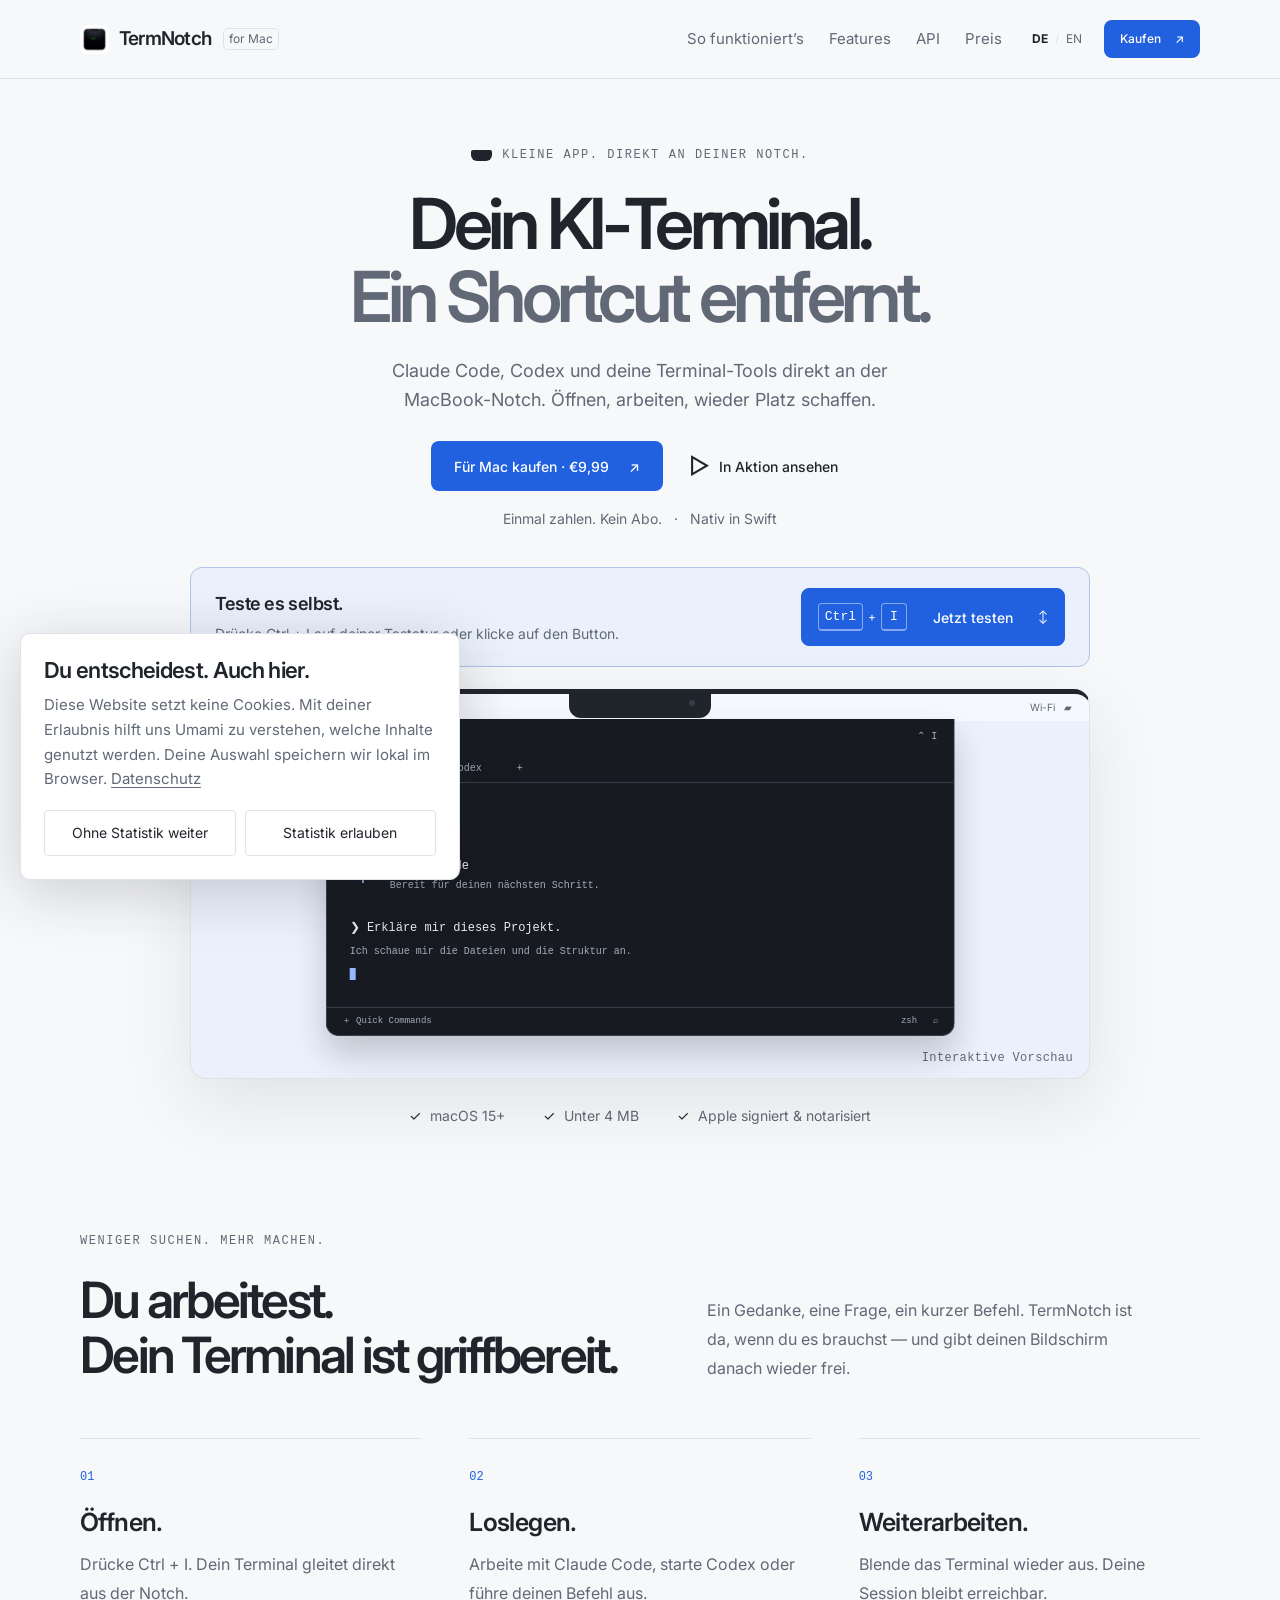
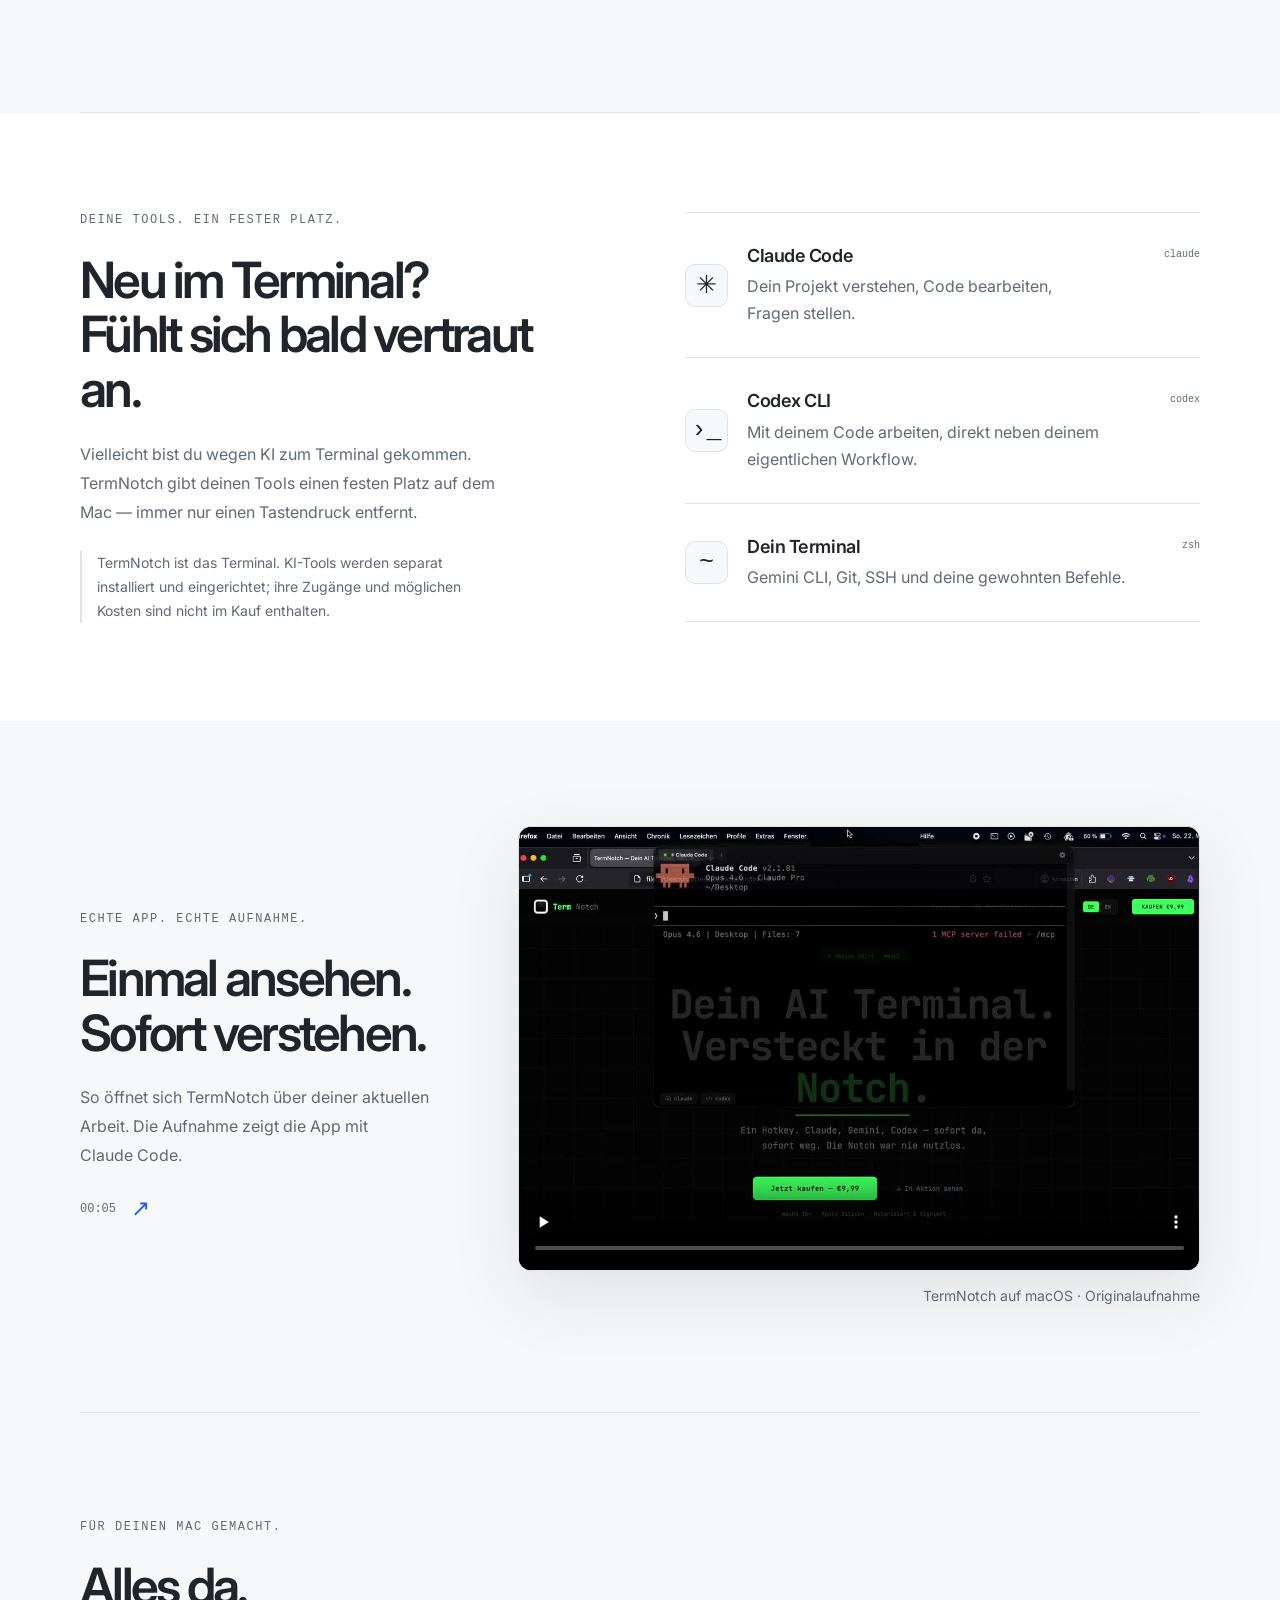
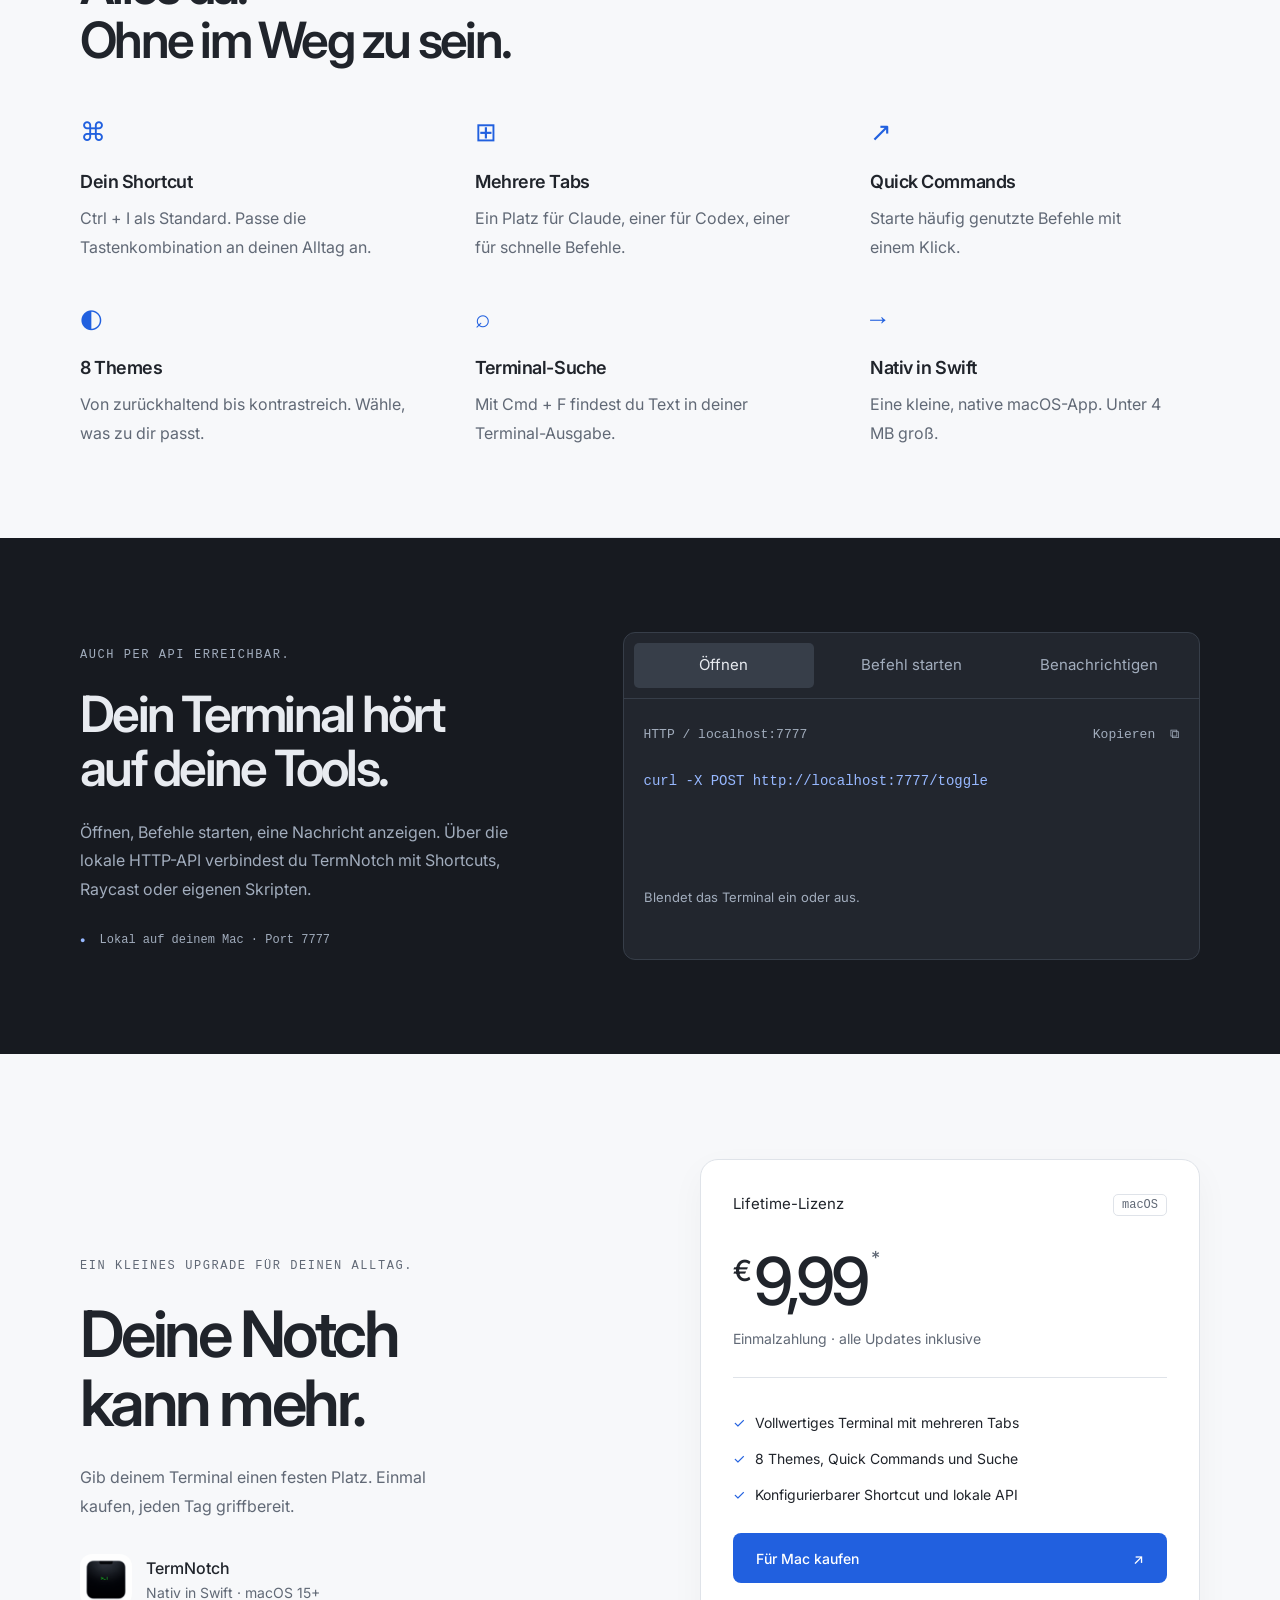
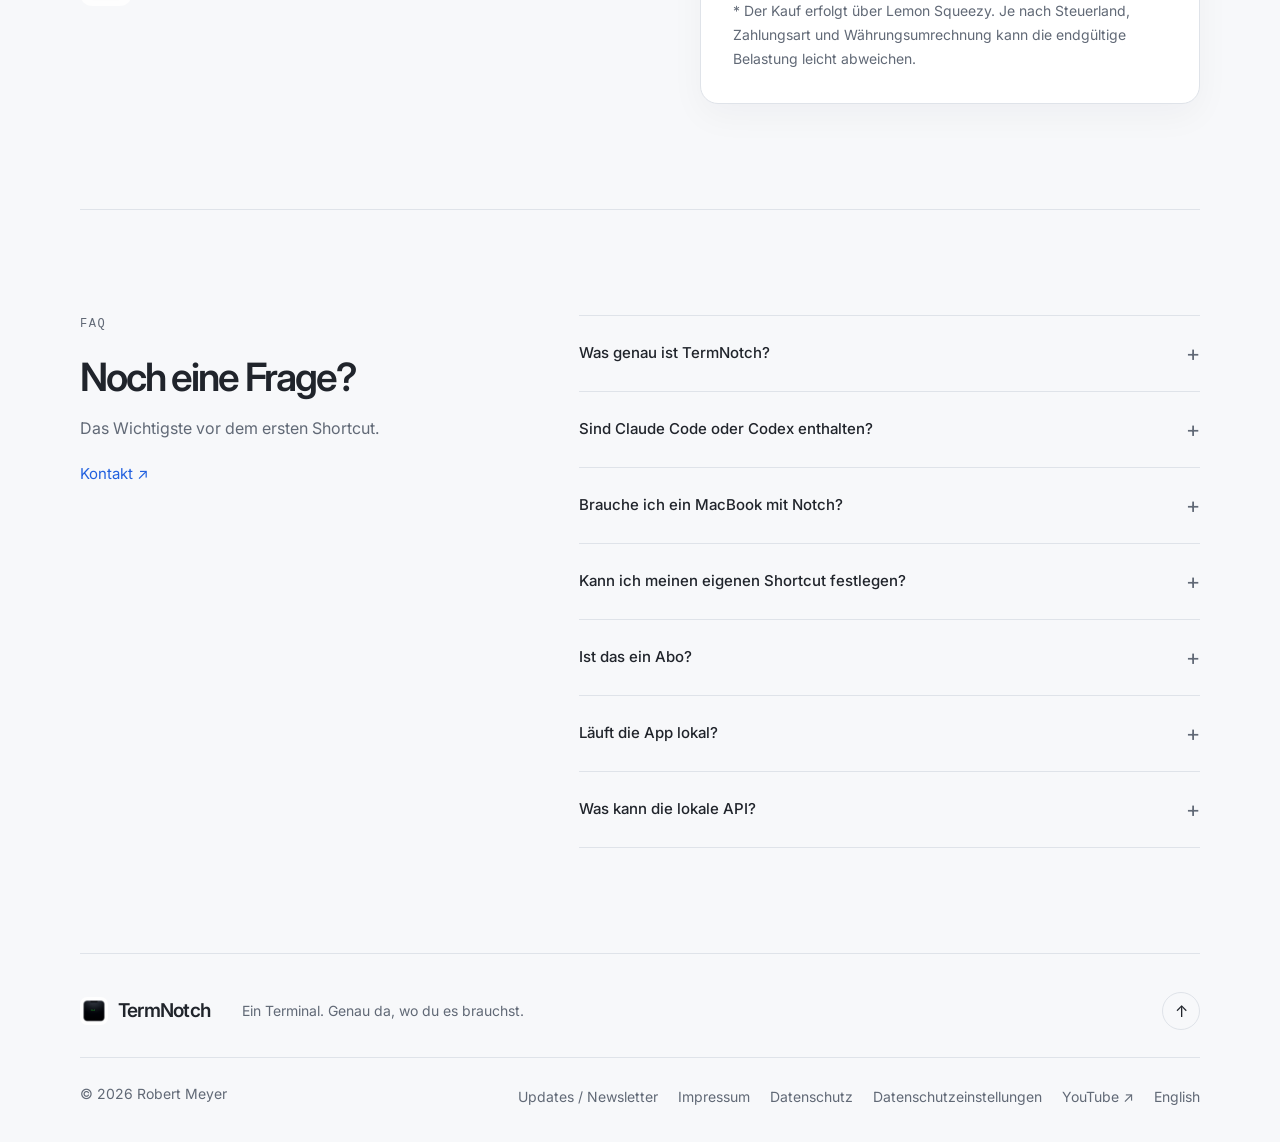
==== commit dd8bcf62: "Add files via upload update cookie banner" ====
--- a/index.html
+++ b/index.html
@@ -12,7 +12,7 @@
 <link rel="sitemap" type="application/xml" href="sitemap.xml"><link rel="describedby" type="text/plain" href="llms.txt">
 <link rel="icon" href="assets/icon_nav.png"><link rel="preconnect" href="https://fonts.googleapis.com"><link rel="preconnect" href="https://fonts.gstatic.com" crossorigin><link href="https://fonts.googleapis.com/css2?family=Inter:wght@400;500;600;700;800&display=swap" rel="stylesheet"><link rel="stylesheet" href="styles.css">
 <script type="application/ld+json">{"@context": "https://schema.org", "@type": "SoftwareApplication", "name": "TermNotch", "applicationCategory": "DeveloperApplication", "operatingSystem": "macOS 15+", "description": "Claude Code, Codex und deine Terminal-Tools direkt an der MacBook-Notch. Nativ in Swift. Per Shortcut erreichbar. Mit lokaler API.", "url": "https://ki-notch.de/", "offers": {"@type": "Offer", "price": "9.99", "priceCurrency": "EUR", "url": "https://ki-fachbuecher.lemonsqueezy.com/checkout/buy/ca13a6f4-c987-4763-975e-35aa92fb6d29?embed=1"}, "publisher": {"@type": "Person", "name": "Robert Meyer"}, "@id": "https://ki-notch.de/#software", "image": "https://ki-notch.de/assets/app-icon.png", "inLanguage": "de"}</script>
-<script defer src="https://cv.rm-on.de/script.js" data-website-id="9b8f1b9f-6ba0-465a-824f-d46e39731ac3"></script>
+<script src="privacy.js" defer></script>
 <script id="page-data" type="application/json">{"api_notes": ["Blendet das Terminal ein oder aus.", "Öffnet einen neuen Tab und führt den Befehl aus.", "Zeigt eine kurze Nachricht in der Notch."], "copy": "Kopieren", "copied": "Kopiert", "copyerror": "Bitte Code markieren und kopieren.", "invalid": "Bitte eine gültige E-Mail-Adresse eingeben.", "sending": "Wird übermittelt …", "success": "Vielen Dank! Du erhältst Updates per E-Mail.", "error": "Das hat leider nicht geklappt. Bitte später erneut versuchen.", "notification": "Build fertig"}</script><script src="app.js" defer></script><script src="https://assets.lemonsqueezy.com/lemon.js" defer></script>
 </head>
 <body>
@@ -30,7 +30,12 @@
 <section class="api-section" id="api"><div class="container api-grid"><div><p class="eyebrow">AUCH PER API ERREICHBAR.</p><h2>Dein Terminal hört<br>auf deine Tools.</h2><p class="section-intro">Öffnen, Befehle starten, eine Nachricht anzeigen. Über die lokale HTTP-API verbindest du TermNotch mit Shortcuts, Raycast oder eigenen Skripten.</p><p class="api-local"><span aria-hidden="true">●</span> Lokal auf deinem Mac · Port 7777</p></div><div class="api-example"><div class="api-tabs" role="tablist" aria-label="API"><button role="tab" id="api-tab-0" aria-controls="api-panel" aria-selected="true" tabindex="0" data-api="0">Öffnen</button><button role="tab" id="api-tab-1" aria-controls="api-panel" aria-selected="false" tabindex="-1" data-api="1">Befehl starten</button><button role="tab" id="api-tab-2" aria-controls="api-panel" aria-selected="false" tabindex="-1" data-api="2">Benachrichtigen</button></div><div id="api-panel" role="tabpanel" aria-labelledby="api-tab-0" tabindex="0"><div class="code-head"><span>HTTP / localhost:7777</span><button id="copy-code">Kopieren <span aria-hidden="true">⧉</span></button></div><pre><code id="api-code">curl -X POST http://localhost:7777/toggle</code></pre><p id="api-note">Blendet das Terminal ein oder aus.</p><span id="copy-status" class="copy-status" aria-live="polite"></span></div></div></div></section>
 <section class="section container pricing" id="pricing"><div><p class="eyebrow">EIN KLEINES UPGRADE FÜR DEINEN ALLTAG.</p><h2>Deine Notch<br>kann mehr.</h2><p class="section-intro">Gib deinem Terminal einen festen Platz. Einmal kaufen, jeden Tag griffbereit.</p><div class="price-app"><img src="assets/icon_nav.png" alt="" width="52" height="52"><div><strong>TermNotch</strong><span>Nativ in Swift · macOS 15+</span></div></div></div><div class="price-card"><div class="price-card-top"><span>Lifetime-Lizenz</span><span class="price-tag">macOS</span></div><p class="price-amount"><span>€</span>9,99<a href="#price-note" aria-label="Preisdetails">*</a></p><p class="price-sub">Einmalzahlung · alle Updates inklusive</p><ul><li><span aria-hidden="true">✓</span>Vollwertiges Terminal mit mehreren Tabs</li><li><span aria-hidden="true">✓</span>8 Themes, Quick Commands und Suche</li><li><span aria-hidden="true">✓</span>Konfigurierbarer Shortcut und lokale API</li></ul><a class="button primary lemonsqueezy-button" href="https://ki-fachbuecher.lemonsqueezy.com/checkout/buy/ca13a6f4-c987-4763-975e-35aa92fb6d29?embed=1">Für Mac kaufen<span aria-hidden="true">↗</span></a><p class="price-note" id="price-note">* Der Kauf erfolgt über Lemon Squeezy. Je nach Steuerland, Zahlungsart und Währungsumrechnung kann die endgültige Belastung leicht abweichen.</p></div></section>
 <section class="section container faq" id="faq"><div><p class="eyebrow">FAQ</p><h2>Noch eine Frage?</h2><p class="section-intro">Das Wichtigste vor dem ersten Shortcut.</p><a class="contact-link" href="https://mein.online-impressum.de/robert-meyer/" target="_blank" rel="noopener noreferrer">Kontakt ↗</a></div><div class="faq-list"><details><summary>Was genau ist TermNotch?<span aria-hidden="true">+</span></summary><p>TermNotch ist ein natives Terminal für macOS. Per Tastenkombination öffnet es sich an der Notch beziehungsweise am oberen Bildschirmrand. Darin kannst du Terminal-Befehle und installierte CLI-Tools ausführen.</p></details><details><summary>Sind Claude Code oder Codex enthalten?<span aria-hidden="true">+</span></summary><p>Nein. TermNotch stellt das Terminal bereit. Claude Code, Codex CLI und andere Tools installierst und konfigurierst du separat. Konten, Abonnements oder API-Kosten der jeweiligen Anbieter sind nicht enthalten.</p></details><details><summary>Brauche ich ein MacBook mit Notch?<span aria-hidden="true">+</span></summary><p>TermNotch ist für MacBooks mit Notch optimiert. Auf Macs ohne Notch erscheint das Terminal mittig am oberen Bildschirmrand. Du benötigst macOS 15 oder neuer.</p></details><details><summary>Kann ich meinen eigenen Shortcut festlegen?<span aria-hidden="true">+</span></summary><p>Ja. Der Standard ist Ctrl + I. In den Einstellungen kannst du Modifier und Taste anpassen.</p></details><details><summary>Ist das ein Abo?<span aria-hidden="true">+</span></summary><p>Nein. Du kaufst TermNotch einmalig für 9,99 €*. Alle Updates sind inklusive. Die Preisdetails findest du direkt beim Kaufbereich.</p></details><details><summary>Läuft die App lokal?<span aria-hidden="true">+</span></summary><p>TermNotch läuft lokal auf deinem Mac, ist von Apple signiert und notarisiert und verwendet keine Telemetrie. Die von dir gestarteten KI-Tools können eine Internetverbindung und eigene Dienste verwenden.</p></details><details><summary>Was kann die lokale API?<span aria-hidden="true">+</span></summary><p>Über HTTP auf Port 7777 können andere Tools das Terminal öffnen oder schließen, Befehle starten, Tabs ansprechen und Benachrichtigungen anzeigen.</p></details></div></section>
-</main><footer class="container footer"><div class="footer-top"><a class="brand" href="#"><img src="assets/icon_nav.png" alt="" width="28" height="28">TermNotch</a><p>Ein Terminal. Genau da, wo du es brauchst.</p><a class="back-top" href="#" aria-label="Nach oben">↑</a></div><div class="footer-bottom"><span>© 2026 Robert Meyer</span><div class="footer-links"><button data-dialog="updates-dialog">Updates / Newsletter</button><button data-dialog="impressum-dialog">Impressum</button><button data-dialog="datenschutz-dialog">Datenschutz</button><a href="https://youtube.com/@rmkipraxis?si=h2qNroeG7EqviRwE" target="_blank" rel="noopener noreferrer">YouTube ↗</a><a href="index_en.html">English</a></div></div></footer>
+</main><footer class="container footer"><div class="footer-top"><a class="brand" href="#"><img src="assets/icon_nav.png" alt="" width="28" height="28">TermNotch</a><p>Ein Terminal. Genau da, wo du es brauchst.</p><a class="back-top" href="#" aria-label="Nach oben">↑</a></div><div class="footer-bottom"><span>© 2026 Robert Meyer</span><div class="footer-links"><button data-dialog="updates-dialog">Updates / Newsletter</button><button data-dialog="impressum-dialog">Impressum</button><button data-dialog="datenschutz-dialog">Datenschutz</button><button type="button" data-privacy-settings>Datenschutzeinstellungen</button><a href="https://youtube.com/@rmkipraxis?si=h2qNroeG7EqviRwE" target="_blank" rel="noopener noreferrer">YouTube ↗</a><a href="index_en.html">English</a></div></div></footer>
+<aside class="privacy-notice" id="privacy-notice" role="region" aria-labelledby="privacy-notice-title" hidden>
+<h2 id="privacy-notice-title">Du entscheidest. Auch hier.</h2>
+<p>Diese Website setzt keine Cookies. Mit deiner Erlaubnis hilft uns Umami zu verstehen, welche Inhalte genutzt werden. Deine Auswahl speichern wir lokal im Browser. <button type="button" class="privacy-details" data-dialog="datenschutz-dialog">Datenschutz</button></p>
+<div class="privacy-actions"><button type="button" data-consent="necessary">Ohne Statistik weiter</button><button type="button" data-consent="analytics">Statistik erlauben</button></div>
+</aside>
 <dialog id="updates-dialog" class="updates-dialog" aria-labelledby="updates-title"><div class="dialog-head"><h2 id="updates-title">Neues von TermNotch.</h2><button class="icon-button" data-close aria-label="Schließen">×</button></div><p>Neue Versionen und Features direkt ins Postfach. Kein Spam, nur produktbezogene Updates.</p><form id="updates-form" novalidate><label for="updates-name">Name (optional)</label><input id="updates-name" name="name" autocomplete="name"><label for="updates-email">E-Mail</label><input id="updates-email" name="email" type="email" autocomplete="email" required aria-describedby="updates-status"><p class="form-note">Deine Angaben werden zur Bearbeitung an Robert Meyer übermittelt.</p><button type="submit" class="button primary">Updates erhalten <span aria-hidden="true">↗</span></button><p id="updates-status" class="form-status" role="status"></p></form></dialog>
-<dialog id="impressum-dialog" class="legal-dialog" aria-labelledby="impressum-title"><div class="dialog-head"><h2 id="impressum-title">Impressum</h2><button class="icon-button" data-close aria-label="Schließen">×</button></div><div class="legal-content"><h3>Impressum gem&auml;&szlig; &sect; 5 TMG &amp; &sect; 55 RStV</h3><h4>Angaben gem&auml;&szlig; &sect; 5 TMG</h4><p><strong>Robert Meyer</strong><br>Robert Meyer c/o Online-Impressum.de #4759<br>Europaring 90<br>53757 Sankt Augustin<br>Deutschland</p><h4>Kontakt</h4><p>E-Mail: rm@kostenmanager.net<br>Kontaktformular: <a href="https://mein.online-impressum.de/robert-meyer/" target="_blank" rel="noopener noreferrer">https://mein.online-impressum.de/robert-meyer/</a></p><h4>Verantwortlich f&uuml;r den Inhalt nach &sect; 55 Abs. 2 RStV</h4><p><strong>Robert Meyer</strong><br>Robert Meyer c/o Online-Impressum.de #4759<br>Europaring 90<br>53757 Sankt Augustin</p><h4>Plattform der EU-Kommission zur Online-Streitbeilegung</h4><p><a href="https://ec.europa.eu/consumers/odr/" target="_blank" rel="noopener noreferrer">https://ec.europa.eu/consumers/odr/</a></p><h4>Verbraucherstreitbeilegung</h4><p>Ich bin nicht bereit oder verpflichtet, an Streitbeilegungsverfahren vor einer Verbraucherschlichtungsstelle teilzunehmen.</p></div></dialog><dialog id="datenschutz-dialog" class="legal-dialog" aria-labelledby="datenschutz-title"><div class="dialog-head"><h2 id="datenschutz-title">Datenschutz</h2><button class="icon-button" data-close aria-label="Schließen">×</button></div><div class="legal-content"><h3>Datenschutzerkl&auml;rung</h3><h4>1. Datenschutz auf einen Blick</h4><p><strong>Allgemeine Hinweise</strong></p><p>Die folgenden Hinweise geben einen einfachen &Uuml;berblick dar&uuml;ber, was mit Ihren personenbezogenen Daten passiert, wenn Sie diese Website besuchen. Diese Website wurde unter Beachtung der Datenschutz-Grundverordnung (DSGVO) entwickelt.</p><h4>2. Datenerfassung auf dieser Website</h4><p>Diese Website verwendet keine Cookies. Es werden keine Nutzerkonten gef&uuml;hrt und keine Marketing-Cookies gesetzt. Wenn Sie das Formular &bdquo;Updates / Newsletter&ldquo; nutzen, werden die von Ihnen eingegebenen Daten &uuml;ber einen externen Webhook-Dienst an Robert Meyer zur Bearbeitung des Anliegens &uuml;bermittelt.</p><h4>3. Externe Dienste</h4><p>F&uuml;r die Darstellung der Website werden Google Fonts geladen. Zur anonymisierten Reichweitenmessung wird Umami eingesetzt. Wenn Sie das Update-Formular absenden, werden die eingegebenen Daten an einen externen Webhook-Endpunkt &uuml;bermittelt. F&uuml;r diese externen Dienste gelten erg&auml;nzend die Datenschutzbestimmungen der jeweiligen Anbieter.</p><h4>4. Verantwortliche Stelle</h4><p>Robert Meyer<br>c/o Online-Impressum.de #4759<br>Europaring 90<br>53757 Sankt Augustin<br>Deutschland</p></div></dialog>
+<dialog id="impressum-dialog" class="legal-dialog" aria-labelledby="impressum-title"><div class="dialog-head"><h2 id="impressum-title">Impressum</h2><button class="icon-button" data-close aria-label="Schließen">×</button></div><div class="legal-content"><h3>Impressum gem&auml;&szlig; &sect; 5 TMG &amp; &sect; 55 RStV</h3><h4>Angaben gem&auml;&szlig; &sect; 5 TMG</h4><p><strong>Robert Meyer</strong><br>Robert Meyer c/o Online-Impressum.de #4759<br>Europaring 90<br>53757 Sankt Augustin<br>Deutschland</p><h4>Kontakt</h4><p>E-Mail: rm@kostenmanager.net<br>Kontaktformular: <a href="https://mein.online-impressum.de/robert-meyer/" target="_blank" rel="noopener noreferrer">https://mein.online-impressum.de/robert-meyer/</a></p><h4>Verantwortlich f&uuml;r den Inhalt nach &sect; 55 Abs. 2 RStV</h4><p><strong>Robert Meyer</strong><br>Robert Meyer c/o Online-Impressum.de #4759<br>Europaring 90<br>53757 Sankt Augustin</p><h4>Plattform der EU-Kommission zur Online-Streitbeilegung</h4><p><a href="https://ec.europa.eu/consumers/odr/" target="_blank" rel="noopener noreferrer">https://ec.europa.eu/consumers/odr/</a></p><h4>Verbraucherstreitbeilegung</h4><p>Ich bin nicht bereit oder verpflichtet, an Streitbeilegungsverfahren vor einer Verbraucherschlichtungsstelle teilzunehmen.</p></div></dialog><dialog id="datenschutz-dialog" class="legal-dialog" aria-labelledby="datenschutz-title"><div class="dialog-head"><h2 id="datenschutz-title">Datenschutz</h2><button class="icon-button" data-close aria-label="Schließen">×</button></div><div class="legal-content"><h3>Datenschutzerkl&auml;rung</h3><h4>1. Datenschutz auf einen Blick</h4><p><strong>Allgemeine Hinweise</strong></p><p>Die folgenden Hinweise geben einen einfachen &Uuml;berblick dar&uuml;ber, was mit Ihren personenbezogenen Daten passiert, wenn Sie diese Website besuchen. Diese Website wurde unter Beachtung der Datenschutz-Grundverordnung (DSGVO) entwickelt.</p><h4>2. Datenerfassung auf dieser Website</h4><p>Diese Website verwendet keine Cookies. Es werden keine Nutzerkonten gef&uuml;hrt und keine Marketing-Cookies gesetzt. Wenn Sie das Formular &bdquo;Updates / Newsletter&ldquo; nutzen, werden die von Ihnen eingegebenen Daten &uuml;ber einen externen Webhook-Dienst an Robert Meyer zur Bearbeitung des Anliegens &uuml;bermittelt.</p><h4>3. Externe Dienste</h4><p>F&uuml;r die Darstellung der Website werden Google Fonts geladen. Mit Ihrer Zustimmung wird Umami zur anonymisierten Reichweitenmessung eingesetzt. Ohne Zustimmung wird das Umami-Script nicht geladen. Ihre Auswahl wird lokal im Browser gespeichert und kann &uuml;ber &bdquo;Datenschutzeinstellungen&ldquo; im Footer jederzeit ge&auml;ndert werden. Wenn Sie das Update-Formular absenden, werden die eingegebenen Daten an einen externen Webhook-Endpunkt &uuml;bermittelt. F&uuml;r diese externen Dienste gelten erg&auml;nzend die Datenschutzbestimmungen der jeweiligen Anbieter.</p><h4>4. Verantwortliche Stelle</h4><p>Robert Meyer<br>c/o Online-Impressum.de #4759<br>Europaring 90<br>53757 Sankt Augustin<br>Deutschland</p></div></dialog>
 </body></html>
--- a/styles.css
+++ b/styles.css
@@ -48,3 +48,16 @@
   .footer-bottom,.footer-top p{font-size:14px}.footer-links{gap:10px 20px}
 }
 @media(max-width:400px){.hero-intro{font-size:16px}.hero h1{font-size:39px}.trust-line{font-size:12px}.feature-grid{grid-template-columns:1fr}.api-tabs button{font-size:12px}.price-card{padding:23px}.api-example pre{font-size:13px}}
+
+/* Privacy choice: the compact floating card used on strata-app.de. */
+.privacy-notice[hidden]{display:none!important}
+.privacy-notice{position:fixed;bottom:20px;left:20px;z-index:60;width:min(440px,calc(100% - 40px));max-height:calc(100dvh - 40px);overflow:auto;background:var(--surface);color:var(--fg);border:1px solid var(--border);border-radius:10px;padding:23px;box-shadow:0 12px 60px color-mix(in srgb,var(--fg) 20%,transparent)}
+.privacy-notice h2{font-size:22px;line-height:1.2;letter-spacing:-.03em;margin:0 0 10px}
+.privacy-notice p{font-size:15px;line-height:1.65;color:var(--muted)}
+.privacy-details{display:inline;padding:0;border:0;background:none;color:inherit;text-decoration:underline;text-underline-offset:3px;font:inherit}
+.privacy-details:hover{color:var(--accent)}
+.privacy-actions{display:flex;gap:9px;margin-top:18px}
+.privacy-actions button{flex:1;min-width:0;min-height:46px;padding:10px 12px;font-size:14px;line-height:1.45;border:1px solid var(--border);border-radius:4px;background:var(--surface);color:var(--fg)}
+.privacy-actions button:hover{background:var(--bg);border-color:var(--muted)}
+@media(max-width:760px){.privacy-notice{bottom:max(12px,env(safe-area-inset-bottom));left:12px;width:calc(100% - 24px);padding:20px}.privacy-notice h2{font-size:21px}.privacy-actions{margin-top:15px}.privacy-actions button{padding:10px 8px}}
+@media(max-width:360px){.privacy-actions{flex-direction:column}}
